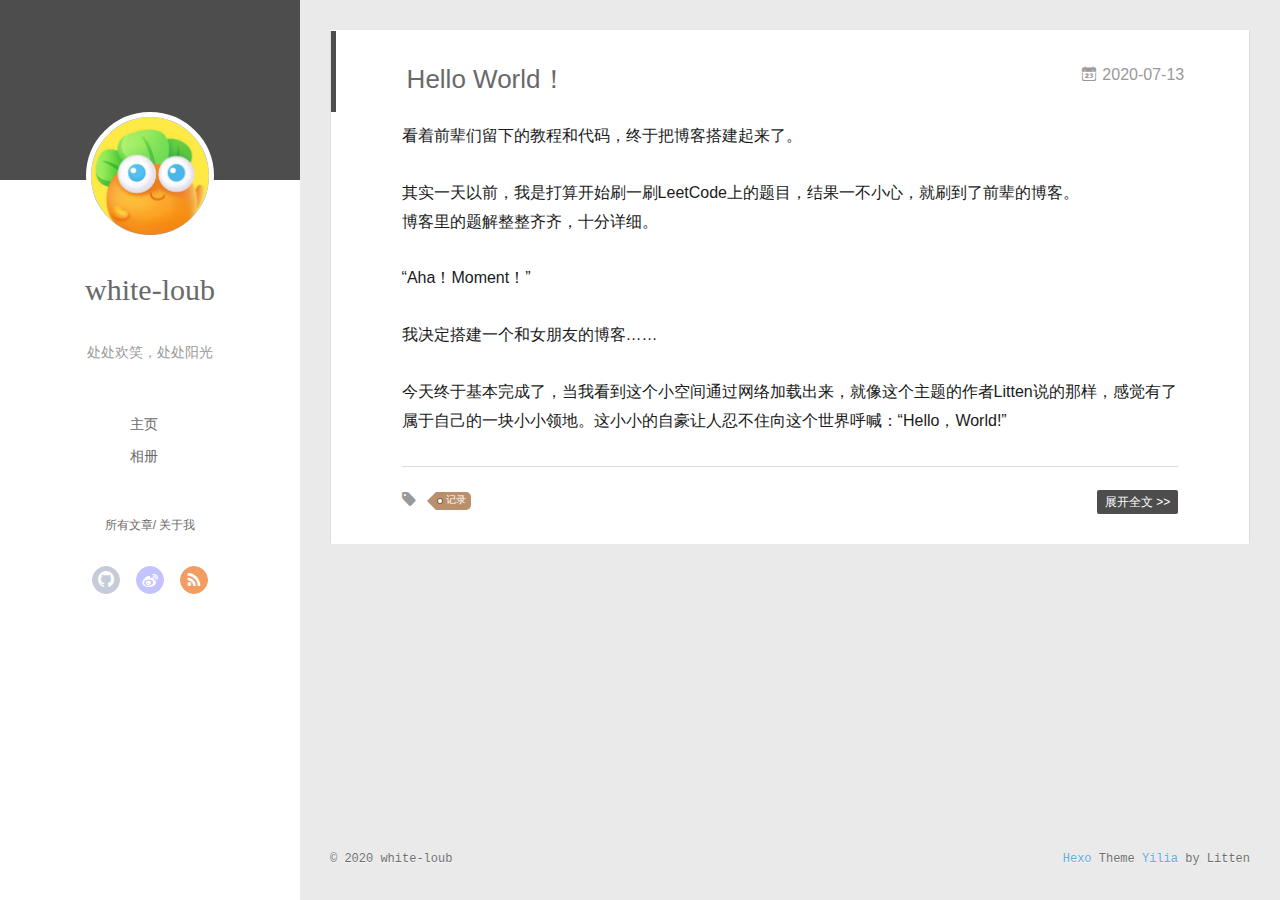
==== index.html @ 28823bc7 "Site updated: 2020-07-13 23:15:38" ====
<!DOCTYPE html>
<html>
<head>
  <meta charset="utf-8">
  
  <meta name="renderer" content="webkit">
  <meta http-equiv="X-UA-Compatible" content="IE=edge" >
  <link rel="dns-prefetch" href="https://white-loub.github.io">
  <title>white-loub的博客</title>
  <meta name="viewport" content="width=device-width, initial-scale=1, maximum-scale=1">
  <meta name="description" content="处处欢笑，处处阳光，未来可期，满怀期待！">
<meta property="og:type" content="website">
<meta property="og:title" content="white-loub的博客">
<meta property="og:url" content="https://white-loub.github.io/index.html">
<meta property="og:site_name" content="white-loub的博客">
<meta property="og:description" content="处处欢笑，处处阳光，未来可期，满怀期待！">
<meta property="og:locale" content="en_US">
<meta property="article:author" content="white-loub">
<meta property="article:tag" content="计算机，人工智能，嵌入式，开发，学习，大学生">
<meta name="twitter:card" content="summary">
  
    <link rel="alternative" href="/atom.xml" title="white-loub的博客" type="application/atom+xml">
  
  
    <link rel="icon" href="/assets/img/favicon.png">
  
  <link rel="stylesheet" type="text/css" href="/./main.0cf68a.css">
  <style type="text/css">
  
    #container.show {
      background: linear-gradient(200deg,#a0cfe4,#e8c37e);
    }
  </style>
  

  

<meta name="generator" content="Hexo 4.2.1"></head>

<body>
  <div id="container" q-class="show:isCtnShow">
    <canvas id="anm-canvas" class="anm-canvas"></canvas>
    <div class="left-col" q-class="show:isShow">
      
<div class="overlay" style="background: #4d4d4d"></div>
<div class="intrude-less">
	<header id="header" class="inner">
		<a href="/" class="profilepic">
			<img src="/assets/img/loub.jpg" class="js-avatar">
		</a>
		<hgroup>
		  <h1 class="header-author"><a href="/">white-loub</a></h1>
		</hgroup>
		
		<p class="header-subtitle">处处欢笑，处处阳光</p>
		

		<nav class="header-menu">
			<ul>
			
				<li><a href="/">主页</a></li>
	        
				<li><a href="/photos">相册</a></li>
	        
			</ul>
		</nav>
		<nav class="header-smart-menu">
    		
    			
    			<a q-on="click: openSlider(e, 'innerArchive')" href="javascript:void(0)">所有文章</a>
    			
            
    			
            
    			
    			<a q-on="click: openSlider(e, 'aboutme')" href="javascript:void(0)">关于我</a>
    			
            
		</nav>
		<nav class="header-nav">
			<div class="social">
				
					<a class="github" target="_blank" href="https://github.com/white-loub" title="github"><i class="icon-github"></i></a>
		        
					<a class="weibo" target="_blank" href="https://weibo.com/u/2168322495" title="weibo"><i class="icon-weibo"></i></a>
		        
					<a class="rss" target="_blank" href="/atom.xml" title="rss"><i class="icon-rss"></i></a>
		        
			</div>
		</nav>
	</header>		
</div>

    </div>
    <div class="mid-col" q-class="show:isShow,hide:isShow|isFalse">
      
<nav id="mobile-nav">
  	<div class="overlay js-overlay" style="background: #4d4d4d"></div>
	<div class="btnctn js-mobile-btnctn">
  		<div class="slider-trigger list" q-on="click: openSlider(e)"><i class="icon icon-sort"></i></div>
	</div>
	<div class="intrude-less">
		<header id="header" class="inner">
			<div class="profilepic">
				<img src="/assets/img/loub.jpg" class="js-avatar">
			</div>
			<hgroup>
			  <h1 class="header-author js-header-author">white-loub</h1>
			</hgroup>
			
			<p class="header-subtitle"><i class="icon icon-quo-left"></i>处处欢笑，处处阳光<i class="icon icon-quo-right"></i></p>
			
			
			
				
			
				
			
			
			
			<nav class="header-nav">
				<div class="social">
					
						<a class="github" target="_blank" href="https://github.com/white-loub" title="github"><i class="icon-github"></i></a>
			        
						<a class="weibo" target="_blank" href="https://weibo.com/u/2168322495" title="weibo"><i class="icon-weibo"></i></a>
			        
						<a class="rss" target="_blank" href="/atom.xml" title="rss"><i class="icon-rss"></i></a>
			        
				</div>
			</nav>

			<nav class="header-menu js-header-menu">
				<ul style="width: 50%">
				
				
					<li style="width: 50%"><a href="/">主页</a></li>
		        
					<li style="width: 50%"><a href="/photos">相册</a></li>
		        
				</ul>
			</nav>
		</header>				
	</div>
	<div class="mobile-mask" style="display:none" q-show="isShow"></div>
</nav>

      <div id="wrapper" class="body-wrap">
        <div class="menu-l">
          <div class="canvas-wrap">
            <canvas data-colors="#eaeaea" data-sectionHeight="100" data-contentId="js-content" id="myCanvas1" class="anm-canvas"></canvas>
          </div>
          <div id="js-content" class="content-ll">
            
  
    <article id="post-Hello World！" class="article article-type-post  article-index" itemscope itemprop="blogPost">
  <div class="article-inner">
    
      <header class="article-header">
        
  
    <h1 itemprop="name">
      <a class="article-title" href="/2020/07/13/Hello%20World%EF%BC%81/">Hello World！</a>
    </h1>
  

        
        <a href="/2020/07/13/Hello%20World%EF%BC%81/" class="archive-article-date">
  	<time datetime="2020-07-13T14:06:00.000Z" itemprop="datePublished"><i class="icon-calendar icon"></i>2020-07-13</time>
</a>
        
      </header>
    
    <div class="article-entry" itemprop="articleBody">
      
        <p>看着前辈们留下的教程和代码，终于把博客搭建起来了。</p>
<p>其实一天以前，我是打算开始刷一刷LeetCode上的题目，结果一不小心，就刷到了前辈的博客。<br>博客里的题解整整齐齐，十分详细。</p>
<p>“Aha！Moment！”</p>
<p>我决定搭建一个和女朋友的博客……</p>
<p>今天终于基本完成了，当我看到这个小空间通过网络加载出来，就像这个主题的作者Litten说的那样，感觉有了属于自己的一块小小领地。这小小的自豪让人忍不住向这个世界呼喊：“Hello，World!”</p>
        
      

      
    </div>
    <div class="article-info article-info-index">
      
      
	<div class="article-tag tagcloud">
		<i class="icon-price-tags icon"></i>
		<ul class="article-tag-list">
			 
        		<li class="article-tag-list-item">
        			<a href="javascript:void(0)" class="js-tag article-tag-list-link color3">记录</a>
        		</li>
      		
		</ul>
	</div>

      

      
        <p class="article-more-link">
          <a class="article-more-a" href="/2020/07/13/Hello%20World%EF%BC%81/">展开全文 >></a>
        </p>
      

      
      <div class="clearfix"></div>
    </div>
  </div>
</article>

<aside class="wrap-side-operation">
    <div class="mod-side-operation">
        
        <div class="jump-container" id="js-jump-container" style="display:none;">
            <a href="javascript:void(0)" class="mod-side-operation__jump-to-top">
                <i class="icon-font icon-back"></i>
            </a>
            <div id="js-jump-plan-container" class="jump-plan-container" style="top: -11px;">
                <i class="icon-font icon-plane jump-plane"></i>
            </div>
        </div>
        
        
    </div>
</aside>




  
  


          </div>
        </div>
      </div>
      <footer id="footer">
  <div class="outer">
    <div id="footer-info">
    	<div class="footer-left">
    		&copy; 2020 white-loub
    	</div>
      	<div class="footer-right">
      		<a href="http://hexo.io/" target="_blank">Hexo</a>  Theme <a href="https://github.com/litten/hexo-theme-yilia" target="_blank">Yilia</a> by Litten
      	</div>
    </div>
  </div>
</footer>
    </div>
    <script>
	var yiliaConfig = {
		mathjax: false,
		isHome: true,
		isPost: false,
		isArchive: false,
		isTag: false,
		isCategory: false,
		open_in_new: false,
		toc_hide_index: true,
		root: "/",
		innerArchive: true,
		showTags: false
	}
</script>

<script>!function(t){function n(e){if(r[e])return r[e].exports;var i=r[e]={exports:{},id:e,loaded:!1};return t[e].call(i.exports,i,i.exports,n),i.loaded=!0,i.exports}var r={};n.m=t,n.c=r,n.p="./",n(0)}([function(t,n,r){r(195),t.exports=r(191)},function(t,n,r){var e=r(3),i=r(52),o=r(27),u=r(28),c=r(53),f="prototype",a=function(t,n,r){var s,l,h,v,p=t&a.F,d=t&a.G,y=t&a.S,g=t&a.P,b=t&a.B,m=d?e:y?e[n]||(e[n]={}):(e[n]||{})[f],x=d?i:i[n]||(i[n]={}),w=x[f]||(x[f]={});d&&(r=n);for(s in r)l=!p&&m&&void 0!==m[s],h=(l?m:r)[s],v=b&&l?c(h,e):g&&"function"==typeof h?c(Function.call,h):h,m&&u(m,s,h,t&a.U),x[s]!=h&&o(x,s,v),g&&w[s]!=h&&(w[s]=h)};e.core=i,a.F=1,a.G=2,a.S=4,a.P=8,a.B=16,a.W=32,a.U=64,a.R=128,t.exports=a},function(t,n,r){var e=r(6);t.exports=function(t){if(!e(t))throw TypeError(t+" is not an object!");return t}},function(t,n){var r=t.exports="undefined"!=typeof window&&window.Math==Math?window:"undefined"!=typeof self&&self.Math==Math?self:Function("return this")();"number"==typeof __g&&(__g=r)},function(t,n){t.exports=function(t){try{return!!t()}catch(t){return!0}}},function(t,n){var r=t.exports="undefined"!=typeof window&&window.Math==Math?window:"undefined"!=typeof self&&self.Math==Math?self:Function("return this")();"number"==typeof __g&&(__g=r)},function(t,n){t.exports=function(t){return"object"==typeof t?null!==t:"function"==typeof t}},function(t,n,r){var e=r(126)("wks"),i=r(76),o=r(3).Symbol,u="function"==typeof o;(t.exports=function(t){return e[t]||(e[t]=u&&o[t]||(u?o:i)("Symbol."+t))}).store=e},function(t,n){var r={}.hasOwnProperty;t.exports=function(t,n){return r.call(t,n)}},function(t,n,r){var e=r(94),i=r(33);t.exports=function(t){return e(i(t))}},function(t,n,r){t.exports=!r(4)(function(){return 7!=Object.defineProperty({},"a",{get:function(){return 7}}).a})},function(t,n,r){var e=r(2),i=r(167),o=r(50),u=Object.defineProperty;n.f=r(10)?Object.defineProperty:function(t,n,r){if(e(t),n=o(n,!0),e(r),i)try{return u(t,n,r)}catch(t){}if("get"in r||"set"in r)throw TypeError("Accessors not supported!");return"value"in r&&(t[n]=r.value),t}},function(t,n,r){t.exports=!r(18)(function(){return 7!=Object.defineProperty({},"a",{get:function(){return 7}}).a})},function(t,n,r){var e=r(14),i=r(22);t.exports=r(12)?function(t,n,r){return e.f(t,n,i(1,r))}:function(t,n,r){return t[n]=r,t}},function(t,n,r){var e=r(20),i=r(58),o=r(42),u=Object.defineProperty;n.f=r(12)?Object.defineProperty:function(t,n,r){if(e(t),n=o(n,!0),e(r),i)try{return u(t,n,r)}catch(t){}if("get"in r||"set"in r)throw TypeError("Accessors not supported!");return"value"in r&&(t[n]=r.value),t}},function(t,n,r){var e=r(40)("wks"),i=r(23),o=r(5).Symbol,u="function"==typeof o;(t.exports=function(t){return e[t]||(e[t]=u&&o[t]||(u?o:i)("Symbol."+t))}).store=e},function(t,n,r){var e=r(67),i=Math.min;t.exports=function(t){return t>0?i(e(t),9007199254740991):0}},function(t,n,r){var e=r(46);t.exports=function(t){return Object(e(t))}},function(t,n){t.exports=function(t){try{return!!t()}catch(t){return!0}}},function(t,n,r){var e=r(63),i=r(34);t.exports=Object.keys||function(t){return e(t,i)}},function(t,n,r){var e=r(21);t.exports=function(t){if(!e(t))throw TypeError(t+" is not an object!");return t}},function(t,n){t.exports=function(t){return"object"==typeof t?null!==t:"function"==typeof t}},function(t,n){t.exports=function(t,n){return{enumerable:!(1&t),configurable:!(2&t),writable:!(4&t),value:n}}},function(t,n){var r=0,e=Math.random();t.exports=function(t){return"Symbol(".concat(void 0===t?"":t,")_",(++r+e).toString(36))}},function(t,n){var r={}.hasOwnProperty;t.exports=function(t,n){return r.call(t,n)}},function(t,n){var r=t.exports={version:"2.4.0"};"number"==typeof __e&&(__e=r)},function(t,n){t.exports=function(t){if("function"!=typeof t)throw TypeError(t+" is not a function!");return t}},function(t,n,r){var e=r(11),i=r(66);t.exports=r(10)?function(t,n,r){return e.f(t,n,i(1,r))}:function(t,n,r){return t[n]=r,t}},function(t,n,r){var e=r(3),i=r(27),o=r(24),u=r(76)("src"),c="toString",f=Function[c],a=(""+f).split(c);r(52).inspectSource=function(t){return f.call(t)},(t.exports=function(t,n,r,c){var f="function"==typeof r;f&&(o(r,"name")||i(r,"name",n)),t[n]!==r&&(f&&(o(r,u)||i(r,u,t[n]?""+t[n]:a.join(String(n)))),t===e?t[n]=r:c?t[n]?t[n]=r:i(t,n,r):(delete t[n],i(t,n,r)))})(Function.prototype,c,function(){return"function"==typeof this&&this[u]||f.call(this)})},function(t,n,r){var e=r(1),i=r(4),o=r(46),u=function(t,n,r,e){var i=String(o(t)),u="<"+n;return""!==r&&(u+=" "+r+'="'+String(e).replace(/"/g,"&quot;")+'"'),u+">"+i+"</"+n+">"};t.exports=function(t,n){var r={};r[t]=n(u),e(e.P+e.F*i(function(){var n=""[t]('"');return n!==n.toLowerCase()||n.split('"').length>3}),"String",r)}},function(t,n,r){var e=r(115),i=r(46);t.exports=function(t){return e(i(t))}},function(t,n,r){var e=r(116),i=r(66),o=r(30),u=r(50),c=r(24),f=r(167),a=Object.getOwnPropertyDescriptor;n.f=r(10)?a:function(t,n){if(t=o(t),n=u(n,!0),f)try{return a(t,n)}catch(t){}if(c(t,n))return i(!e.f.call(t,n),t[n])}},function(t,n,r){var e=r(24),i=r(17),o=r(145)("IE_PROTO"),u=Object.prototype;t.exports=Object.getPrototypeOf||function(t){return t=i(t),e(t,o)?t[o]:"function"==typeof t.constructor&&t instanceof t.constructor?t.constructor.prototype:t instanceof Object?u:null}},function(t,n){t.exports=function(t){if(void 0==t)throw TypeError("Can't call method on  "+t);return t}},function(t,n){t.exports="constructor,hasOwnProperty,isPrototypeOf,propertyIsEnumerable,toLocaleString,toString,valueOf".split(",")},function(t,n){t.exports={}},function(t,n){t.exports=!0},function(t,n){n.f={}.propertyIsEnumerable},function(t,n,r){var e=r(14).f,i=r(8),o=r(15)("toStringTag");t.exports=function(t,n,r){t&&!i(t=r?t:t.prototype,o)&&e(t,o,{configurable:!0,value:n})}},function(t,n,r){var e=r(40)("keys"),i=r(23);t.exports=function(t){return e[t]||(e[t]=i(t))}},function(t,n,r){var e=r(5),i="__core-js_shared__",o=e[i]||(e[i]={});t.exports=function(t){return o[t]||(o[t]={})}},function(t,n){var r=Math.ceil,e=Math.floor;t.exports=function(t){return isNaN(t=+t)?0:(t>0?e:r)(t)}},function(t,n,r){var e=r(21);t.exports=function(t,n){if(!e(t))return t;var r,i;if(n&&"function"==typeof(r=t.toString)&&!e(i=r.call(t)))return i;if("function"==typeof(r=t.valueOf)&&!e(i=r.call(t)))return i;if(!n&&"function"==typeof(r=t.toString)&&!e(i=r.call(t)))return i;throw TypeError("Can't convert object to primitive value")}},function(t,n,r){var e=r(5),i=r(25),o=r(36),u=r(44),c=r(14).f;t.exports=function(t){var n=i.Symbol||(i.Symbol=o?{}:e.Symbol||{});"_"==t.charAt(0)||t in n||c(n,t,{value:u.f(t)})}},function(t,n,r){n.f=r(15)},function(t,n){var r={}.toString;t.exports=function(t){return r.call(t).slice(8,-1)}},function(t,n){t.exports=function(t){if(void 0==t)throw TypeError("Can't call method on  "+t);return t}},function(t,n,r){var e=r(4);t.exports=function(t,n){return!!t&&e(function(){n?t.call(null,function(){},1):t.call(null)})}},function(t,n,r){var e=r(53),i=r(115),o=r(17),u=r(16),c=r(203);t.exports=function(t,n){var r=1==t,f=2==t,a=3==t,s=4==t,l=6==t,h=5==t||l,v=n||c;return function(n,c,p){for(var d,y,g=o(n),b=i(g),m=e(c,p,3),x=u(b.length),w=0,S=r?v(n,x):f?v(n,0):void 0;x>w;w++)if((h||w in b)&&(d=b[w],y=m(d,w,g),t))if(r)S[w]=y;else if(y)switch(t){case 3:return!0;case 5:return d;case 6:return w;case 2:S.push(d)}else if(s)return!1;return l?-1:a||s?s:S}}},function(t,n,r){var e=r(1),i=r(52),o=r(4);t.exports=function(t,n){var r=(i.Object||{})[t]||Object[t],u={};u[t]=n(r),e(e.S+e.F*o(function(){r(1)}),"Object",u)}},function(t,n,r){var e=r(6);t.exports=function(t,n){if(!e(t))return t;var r,i;if(n&&"function"==typeof(r=t.toString)&&!e(i=r.call(t)))return i;if("function"==typeof(r=t.valueOf)&&!e(i=r.call(t)))return i;if(!n&&"function"==typeof(r=t.toString)&&!e(i=r.call(t)))return i;throw TypeError("Can't convert object to primitive value")}},function(t,n,r){var e=r(5),i=r(25),o=r(91),u=r(13),c="prototype",f=function(t,n,r){var a,s,l,h=t&f.F,v=t&f.G,p=t&f.S,d=t&f.P,y=t&f.B,g=t&f.W,b=v?i:i[n]||(i[n]={}),m=b[c],x=v?e:p?e[n]:(e[n]||{})[c];v&&(r=n);for(a in r)(s=!h&&x&&void 0!==x[a])&&a in b||(l=s?x[a]:r[a],b[a]=v&&"function"!=typeof x[a]?r[a]:y&&s?o(l,e):g&&x[a]==l?function(t){var n=function(n,r,e){if(this instanceof t){switch(arguments.length){case 0:return new t;case 1:return new t(n);case 2:return new t(n,r)}return new t(n,r,e)}return t.apply(this,arguments)};return n[c]=t[c],n}(l):d&&"function"==typeof l?o(Function.call,l):l,d&&((b.virtual||(b.virtual={}))[a]=l,t&f.R&&m&&!m[a]&&u(m,a,l)))};f.F=1,f.G=2,f.S=4,f.P=8,f.B=16,f.W=32,f.U=64,f.R=128,t.exports=f},function(t,n){var r=t.exports={version:"2.4.0"};"number"==typeof __e&&(__e=r)},function(t,n,r){var e=r(26);t.exports=function(t,n,r){if(e(t),void 0===n)return t;switch(r){case 1:return function(r){return t.call(n,r)};case 2:return function(r,e){return t.call(n,r,e)};case 3:return function(r,e,i){return t.call(n,r,e,i)}}return function(){return t.apply(n,arguments)}}},function(t,n,r){var e=r(183),i=r(1),o=r(126)("metadata"),u=o.store||(o.store=new(r(186))),c=function(t,n,r){var i=u.get(t);if(!i){if(!r)return;u.set(t,i=new e)}var o=i.get(n);if(!o){if(!r)return;i.set(n,o=new e)}return o},f=function(t,n,r){var e=c(n,r,!1);return void 0!==e&&e.has(t)},a=function(t,n,r){var e=c(n,r,!1);return void 0===e?void 0:e.get(t)},s=function(t,n,r,e){c(r,e,!0).set(t,n)},l=function(t,n){var r=c(t,n,!1),e=[];return r&&r.forEach(function(t,n){e.push(n)}),e},h=function(t){return void 0===t||"symbol"==typeof t?t:String(t)},v=function(t){i(i.S,"Reflect",t)};t.exports={store:u,map:c,has:f,get:a,set:s,keys:l,key:h,exp:v}},function(t,n,r){"use strict";if(r(10)){var e=r(69),i=r(3),o=r(4),u=r(1),c=r(127),f=r(152),a=r(53),s=r(68),l=r(66),h=r(27),v=r(73),p=r(67),d=r(16),y=r(75),g=r(50),b=r(24),m=r(180),x=r(114),w=r(6),S=r(17),_=r(137),O=r(70),E=r(32),P=r(71).f,j=r(154),F=r(76),M=r(7),A=r(48),N=r(117),T=r(146),I=r(155),k=r(80),L=r(123),R=r(74),C=r(130),D=r(160),U=r(11),W=r(31),G=U.f,B=W.f,V=i.RangeError,z=i.TypeError,q=i.Uint8Array,K="ArrayBuffer",J="Shared"+K,Y="BYTES_PER_ELEMENT",H="prototype",$=Array[H],X=f.ArrayBuffer,Q=f.DataView,Z=A(0),tt=A(2),nt=A(3),rt=A(4),et=A(5),it=A(6),ot=N(!0),ut=N(!1),ct=I.values,ft=I.keys,at=I.entries,st=$.lastIndexOf,lt=$.reduce,ht=$.reduceRight,vt=$.join,pt=$.sort,dt=$.slice,yt=$.toString,gt=$.toLocaleString,bt=M("iterator"),mt=M("toStringTag"),xt=F("typed_constructor"),wt=F("def_constructor"),St=c.CONSTR,_t=c.TYPED,Ot=c.VIEW,Et="Wrong length!",Pt=A(1,function(t,n){return Tt(T(t,t[wt]),n)}),jt=o(function(){return 1===new q(new Uint16Array([1]).buffer)[0]}),Ft=!!q&&!!q[H].set&&o(function(){new q(1).set({})}),Mt=function(t,n){if(void 0===t)throw z(Et);var r=+t,e=d(t);if(n&&!m(r,e))throw V(Et);return e},At=function(t,n){var r=p(t);if(r<0||r%n)throw V("Wrong offset!");return r},Nt=function(t){if(w(t)&&_t in t)return t;throw z(t+" is not a typed array!")},Tt=function(t,n){if(!(w(t)&&xt in t))throw z("It is not a typed array constructor!");return new t(n)},It=function(t,n){return kt(T(t,t[wt]),n)},kt=function(t,n){for(var r=0,e=n.length,i=Tt(t,e);e>r;)i[r]=n[r++];return i},Lt=function(t,n,r){G(t,n,{get:function(){return this._d[r]}})},Rt=function(t){var n,r,e,i,o,u,c=S(t),f=arguments.length,s=f>1?arguments[1]:void 0,l=void 0!==s,h=j(c);if(void 0!=h&&!_(h)){for(u=h.call(c),e=[],n=0;!(o=u.next()).done;n++)e.push(o.value);c=e}for(l&&f>2&&(s=a(s,arguments[2],2)),n=0,r=d(c.length),i=Tt(this,r);r>n;n++)i[n]=l?s(c[n],n):c[n];return i},Ct=function(){for(var t=0,n=arguments.length,r=Tt(this,n);n>t;)r[t]=arguments[t++];return r},Dt=!!q&&o(function(){gt.call(new q(1))}),Ut=function(){return gt.apply(Dt?dt.call(Nt(this)):Nt(this),arguments)},Wt={copyWithin:function(t,n){return D.call(Nt(this),t,n,arguments.length>2?arguments[2]:void 0)},every:function(t){return rt(Nt(this),t,arguments.length>1?arguments[1]:void 0)},fill:function(t){return C.apply(Nt(this),arguments)},filter:function(t){return It(this,tt(Nt(this),t,arguments.length>1?arguments[1]:void 0))},find:function(t){return et(Nt(this),t,arguments.length>1?arguments[1]:void 0)},findIndex:function(t){return it(Nt(this),t,arguments.length>1?arguments[1]:void 0)},forEach:function(t){Z(Nt(this),t,arguments.length>1?arguments[1]:void 0)},indexOf:function(t){return ut(Nt(this),t,arguments.length>1?arguments[1]:void 0)},includes:function(t){return ot(Nt(this),t,arguments.length>1?arguments[1]:void 0)},join:function(t){return vt.apply(Nt(this),arguments)},lastIndexOf:function(t){return st.apply(Nt(this),arguments)},map:function(t){return Pt(Nt(this),t,arguments.length>1?arguments[1]:void 0)},reduce:function(t){return lt.apply(Nt(this),arguments)},reduceRight:function(t){return ht.apply(Nt(this),arguments)},reverse:function(){for(var t,n=this,r=Nt(n).length,e=Math.floor(r/2),i=0;i<e;)t=n[i],n[i++]=n[--r],n[r]=t;return n},some:function(t){return nt(Nt(this),t,arguments.length>1?arguments[1]:void 0)},sort:function(t){return pt.call(Nt(this),t)},subarray:function(t,n){var r=Nt(this),e=r.length,i=y(t,e);return new(T(r,r[wt]))(r.buffer,r.byteOffset+i*r.BYTES_PER_ELEMENT,d((void 0===n?e:y(n,e))-i))}},Gt=function(t,n){return It(this,dt.call(Nt(this),t,n))},Bt=function(t){Nt(this);var n=At(arguments[1],1),r=this.length,e=S(t),i=d(e.length),o=0;if(i+n>r)throw V(Et);for(;o<i;)this[n+o]=e[o++]},Vt={entries:function(){return at.call(Nt(this))},keys:function(){return ft.call(Nt(this))},values:function(){return ct.call(Nt(this))}},zt=function(t,n){return w(t)&&t[_t]&&"symbol"!=typeof n&&n in t&&String(+n)==String(n)},qt=function(t,n){return zt(t,n=g(n,!0))?l(2,t[n]):B(t,n)},Kt=function(t,n,r){return!(zt(t,n=g(n,!0))&&w(r)&&b(r,"value"))||b(r,"get")||b(r,"set")||r.configurable||b(r,"writable")&&!r.writable||b(r,"enumerable")&&!r.enumerable?G(t,n,r):(t[n]=r.value,t)};St||(W.f=qt,U.f=Kt),u(u.S+u.F*!St,"Object",{getOwnPropertyDescriptor:qt,defineProperty:Kt}),o(function(){yt.call({})})&&(yt=gt=function(){return vt.call(this)});var Jt=v({},Wt);v(Jt,Vt),h(Jt,bt,Vt.values),v(Jt,{slice:Gt,set:Bt,constructor:function(){},toString:yt,toLocaleString:Ut}),Lt(Jt,"buffer","b"),Lt(Jt,"byteOffset","o"),Lt(Jt,"byteLength","l"),Lt(Jt,"length","e"),G(Jt,mt,{get:function(){return this[_t]}}),t.exports=function(t,n,r,f){f=!!f;var a=t+(f?"Clamped":"")+"Array",l="Uint8Array"!=a,v="get"+t,p="set"+t,y=i[a],g=y||{},b=y&&E(y),m=!y||!c.ABV,S={},_=y&&y[H],j=function(t,r){var e=t._d;return e.v[v](r*n+e.o,jt)},F=function(t,r,e){var i=t._d;f&&(e=(e=Math.round(e))<0?0:e>255?255:255&e),i.v[p](r*n+i.o,e,jt)},M=function(t,n){G(t,n,{get:function(){return j(this,n)},set:function(t){return F(this,n,t)},enumerable:!0})};m?(y=r(function(t,r,e,i){s(t,y,a,"_d");var o,u,c,f,l=0,v=0;if(w(r)){if(!(r instanceof X||(f=x(r))==K||f==J))return _t in r?kt(y,r):Rt.call(y,r);o=r,v=At(e,n);var p=r.byteLength;if(void 0===i){if(p%n)throw V(Et);if((u=p-v)<0)throw V(Et)}else if((u=d(i)*n)+v>p)throw V(Et);c=u/n}else c=Mt(r,!0),u=c*n,o=new X(u);for(h(t,"_d",{b:o,o:v,l:u,e:c,v:new Q(o)});l<c;)M(t,l++)}),_=y[H]=O(Jt),h(_,"constructor",y)):L(function(t){new y(null),new y(t)},!0)||(y=r(function(t,r,e,i){s(t,y,a);var o;return w(r)?r instanceof X||(o=x(r))==K||o==J?void 0!==i?new g(r,At(e,n),i):void 0!==e?new g(r,At(e,n)):new g(r):_t in r?kt(y,r):Rt.call(y,r):new g(Mt(r,l))}),Z(b!==Function.prototype?P(g).concat(P(b)):P(g),function(t){t in y||h(y,t,g[t])}),y[H]=_,e||(_.constructor=y));var A=_[bt],N=!!A&&("values"==A.name||void 0==A.name),T=Vt.values;h(y,xt,!0),h(_,_t,a),h(_,Ot,!0),h(_,wt,y),(f?new y(1)[mt]==a:mt in _)||G(_,mt,{get:function(){return a}}),S[a]=y,u(u.G+u.W+u.F*(y!=g),S),u(u.S,a,{BYTES_PER_ELEMENT:n,from:Rt,of:Ct}),Y in _||h(_,Y,n),u(u.P,a,Wt),R(a),u(u.P+u.F*Ft,a,{set:Bt}),u(u.P+u.F*!N,a,Vt),u(u.P+u.F*(_.toString!=yt),a,{toString:yt}),u(u.P+u.F*o(function(){new y(1).slice()}),a,{slice:Gt}),u(u.P+u.F*(o(function(){return[1,2].toLocaleString()!=new y([1,2]).toLocaleString()})||!o(function(){_.toLocaleString.call([1,2])})),a,{toLocaleString:Ut}),k[a]=N?A:T,e||N||h(_,bt,T)}}else t.exports=function(){}},function(t,n){var r={}.toString;t.exports=function(t){return r.call(t).slice(8,-1)}},function(t,n,r){var e=r(21),i=r(5).document,o=e(i)&&e(i.createElement);t.exports=function(t){return o?i.createElement(t):{}}},function(t,n,r){t.exports=!r(12)&&!r(18)(function(){return 7!=Object.defineProperty(r(57)("div"),"a",{get:function(){return 7}}).a})},function(t,n,r){"use strict";var e=r(36),i=r(51),o=r(64),u=r(13),c=r(8),f=r(35),a=r(96),s=r(38),l=r(103),h=r(15)("iterator"),v=!([].keys&&"next"in[].keys()),p="keys",d="values",y=function(){return this};t.exports=function(t,n,r,g,b,m,x){a(r,n,g);var w,S,_,O=function(t){if(!v&&t in F)return F[t];switch(t){case p:case d:return function(){return new r(this,t)}}return function(){return new r(this,t)}},E=n+" Iterator",P=b==d,j=!1,F=t.prototype,M=F[h]||F["@@iterator"]||b&&F[b],A=M||O(b),N=b?P?O("entries"):A:void 0,T="Array"==n?F.entries||M:M;if(T&&(_=l(T.call(new t)))!==Object.prototype&&(s(_,E,!0),e||c(_,h)||u(_,h,y)),P&&M&&M.name!==d&&(j=!0,A=function(){return M.call(this)}),e&&!x||!v&&!j&&F[h]||u(F,h,A),f[n]=A,f[E]=y,b)if(w={values:P?A:O(d),keys:m?A:O(p),entries:N},x)for(S in w)S in F||o(F,S,w[S]);else i(i.P+i.F*(v||j),n,w);return w}},function(t,n,r){var e=r(20),i=r(100),o=r(34),u=r(39)("IE_PROTO"),c=function(){},f="prototype",a=function(){var t,n=r(57)("iframe"),e=o.length;for(n.style.display="none",r(93).appendChild(n),n.src="javascript:",t=n.contentWindow.document,t.open(),t.write("<script>document.F=Object<\/script>"),t.close(),a=t.F;e--;)delete a[f][o[e]];return a()};t.exports=Object.create||function(t,n){var r;return null!==t?(c[f]=e(t),r=new c,c[f]=null,r[u]=t):r=a(),void 0===n?r:i(r,n)}},function(t,n,r){var e=r(63),i=r(34).concat("length","prototype");n.f=Object.getOwnPropertyNames||function(t){return e(t,i)}},function(t,n){n.f=Object.getOwnPropertySymbols},function(t,n,r){var e=r(8),i=r(9),o=r(90)(!1),u=r(39)("IE_PROTO");t.exports=function(t,n){var r,c=i(t),f=0,a=[];for(r in c)r!=u&&e(c,r)&&a.push(r);for(;n.length>f;)e(c,r=n[f++])&&(~o(a,r)||a.push(r));return a}},function(t,n,r){t.exports=r(13)},function(t,n,r){var e=r(76)("meta"),i=r(6),o=r(24),u=r(11).f,c=0,f=Object.isExtensible||function(){return!0},a=!r(4)(function(){return f(Object.preventExtensions({}))}),s=function(t){u(t,e,{value:{i:"O"+ ++c,w:{}}})},l=function(t,n){if(!i(t))return"symbol"==typeof t?t:("string"==typeof t?"S":"P")+t;if(!o(t,e)){if(!f(t))return"F";if(!n)return"E";s(t)}return t[e].i},h=function(t,n){if(!o(t,e)){if(!f(t))return!0;if(!n)return!1;s(t)}return t[e].w},v=function(t){return a&&p.NEED&&f(t)&&!o(t,e)&&s(t),t},p=t.exports={KEY:e,NEED:!1,fastKey:l,getWeak:h,onFreeze:v}},function(t,n){t.exports=function(t,n){return{enumerable:!(1&t),configurable:!(2&t),writable:!(4&t),value:n}}},function(t,n){var r=Math.ceil,e=Math.floor;t.exports=function(t){return isNaN(t=+t)?0:(t>0?e:r)(t)}},function(t,n){t.exports=function(t,n,r,e){if(!(t instanceof n)||void 0!==e&&e in t)throw TypeError(r+": incorrect invocation!");return t}},function(t,n){t.exports=!1},function(t,n,r){var e=r(2),i=r(173),o=r(133),u=r(145)("IE_PROTO"),c=function(){},f="prototype",a=function(){var t,n=r(132)("iframe"),e=o.length;for(n.style.display="none",r(135).appendChild(n),n.src="javascript:",t=n.contentWindow.document,t.open(),t.write("<script>document.F=Object<\/script>"),t.close(),a=t.F;e--;)delete a[f][o[e]];return a()};t.exports=Object.create||function(t,n){var r;return null!==t?(c[f]=e(t),r=new c,c[f]=null,r[u]=t):r=a(),void 0===n?r:i(r,n)}},function(t,n,r){var e=r(175),i=r(133).concat("length","prototype");n.f=Object.getOwnPropertyNames||function(t){return e(t,i)}},function(t,n,r){var e=r(175),i=r(133);t.exports=Object.keys||function(t){return e(t,i)}},function(t,n,r){var e=r(28);t.exports=function(t,n,r){for(var i in n)e(t,i,n[i],r);return t}},function(t,n,r){"use strict";var e=r(3),i=r(11),o=r(10),u=r(7)("species");t.exports=function(t){var n=e[t];o&&n&&!n[u]&&i.f(n,u,{configurable:!0,get:function(){return this}})}},function(t,n,r){var e=r(67),i=Math.max,o=Math.min;t.exports=function(t,n){return t=e(t),t<0?i(t+n,0):o(t,n)}},function(t,n){var r=0,e=Math.random();t.exports=function(t){return"Symbol(".concat(void 0===t?"":t,")_",(++r+e).toString(36))}},function(t,n,r){var e=r(33);t.exports=function(t){return Object(e(t))}},function(t,n,r){var e=r(7)("unscopables"),i=Array.prototype;void 0==i[e]&&r(27)(i,e,{}),t.exports=function(t){i[e][t]=!0}},function(t,n,r){var e=r(53),i=r(169),o=r(137),u=r(2),c=r(16),f=r(154),a={},s={},n=t.exports=function(t,n,r,l,h){var v,p,d,y,g=h?function(){return t}:f(t),b=e(r,l,n?2:1),m=0;if("function"!=typeof g)throw TypeError(t+" is not iterable!");if(o(g)){for(v=c(t.length);v>m;m++)if((y=n?b(u(p=t[m])[0],p[1]):b(t[m]))===a||y===s)return y}else for(d=g.call(t);!(p=d.next()).done;)if((y=i(d,b,p.value,n))===a||y===s)return y};n.BREAK=a,n.RETURN=s},function(t,n){t.exports={}},function(t,n,r){var e=r(11).f,i=r(24),o=r(7)("toStringTag");t.exports=function(t,n,r){t&&!i(t=r?t:t.prototype,o)&&e(t,o,{configurable:!0,value:n})}},function(t,n,r){var e=r(1),i=r(46),o=r(4),u=r(150),c="["+u+"]",f="​",a=RegExp("^"+c+c+"*"),s=RegExp(c+c+"*$"),l=function(t,n,r){var i={},c=o(function(){return!!u[t]()||f[t]()!=f}),a=i[t]=c?n(h):u[t];r&&(i[r]=a),e(e.P+e.F*c,"String",i)},h=l.trim=function(t,n){return t=String(i(t)),1&n&&(t=t.replace(a,"")),2&n&&(t=t.replace(s,"")),t};t.exports=l},function(t,n,r){t.exports={default:r(86),__esModule:!0}},function(t,n,r){t.exports={default:r(87),__esModule:!0}},function(t,n,r){"use strict";function e(t){return t&&t.__esModule?t:{default:t}}n.__esModule=!0;var i=r(84),o=e(i),u=r(83),c=e(u),f="function"==typeof c.default&&"symbol"==typeof o.default?function(t){return typeof t}:function(t){return t&&"function"==typeof c.default&&t.constructor===c.default&&t!==c.default.prototype?"symbol":typeof t};n.default="function"==typeof c.default&&"symbol"===f(o.default)?function(t){return void 0===t?"undefined":f(t)}:function(t){return t&&"function"==typeof c.default&&t.constructor===c.default&&t!==c.default.prototype?"symbol":void 0===t?"undefined":f(t)}},function(t,n,r){r(110),r(108),r(111),r(112),t.exports=r(25).Symbol},function(t,n,r){r(109),r(113),t.exports=r(44).f("iterator")},function(t,n){t.exports=function(t){if("function"!=typeof t)throw TypeError(t+" is not a function!");return t}},function(t,n){t.exports=function(){}},function(t,n,r){var e=r(9),i=r(106),o=r(105);t.exports=function(t){return function(n,r,u){var c,f=e(n),a=i(f.length),s=o(u,a);if(t&&r!=r){for(;a>s;)if((c=f[s++])!=c)return!0}else for(;a>s;s++)if((t||s in f)&&f[s]===r)return t||s||0;return!t&&-1}}},function(t,n,r){var e=r(88);t.exports=function(t,n,r){if(e(t),void 0===n)return t;switch(r){case 1:return function(r){return t.call(n,r)};case 2:return function(r,e){return t.call(n,r,e)};case 3:return function(r,e,i){return t.call(n,r,e,i)}}return function(){return t.apply(n,arguments)}}},function(t,n,r){var e=r(19),i=r(62),o=r(37);t.exports=function(t){var n=e(t),r=i.f;if(r)for(var u,c=r(t),f=o.f,a=0;c.length>a;)f.call(t,u=c[a++])&&n.push(u);return n}},function(t,n,r){t.exports=r(5).document&&document.documentElement},function(t,n,r){var e=r(56);t.exports=Object("z").propertyIsEnumerable(0)?Object:function(t){return"String"==e(t)?t.split(""):Object(t)}},function(t,n,r){var e=r(56);t.exports=Array.isArray||function(t){return"Array"==e(t)}},function(t,n,r){"use strict";var e=r(60),i=r(22),o=r(38),u={};r(13)(u,r(15)("iterator"),function(){return this}),t.exports=function(t,n,r){t.prototype=e(u,{next:i(1,r)}),o(t,n+" Iterator")}},function(t,n){t.exports=function(t,n){return{value:n,done:!!t}}},function(t,n,r){var e=r(19),i=r(9);t.exports=function(t,n){for(var r,o=i(t),u=e(o),c=u.length,f=0;c>f;)if(o[r=u[f++]]===n)return r}},function(t,n,r){var e=r(23)("meta"),i=r(21),o=r(8),u=r(14).f,c=0,f=Object.isExtensible||function(){return!0},a=!r(18)(function(){return f(Object.preventExtensions({}))}),s=function(t){u(t,e,{value:{i:"O"+ ++c,w:{}}})},l=function(t,n){if(!i(t))return"symbol"==typeof t?t:("string"==typeof t?"S":"P")+t;if(!o(t,e)){if(!f(t))return"F";if(!n)return"E";s(t)}return t[e].i},h=function(t,n){if(!o(t,e)){if(!f(t))return!0;if(!n)return!1;s(t)}return t[e].w},v=function(t){return a&&p.NEED&&f(t)&&!o(t,e)&&s(t),t},p=t.exports={KEY:e,NEED:!1,fastKey:l,getWeak:h,onFreeze:v}},function(t,n,r){var e=r(14),i=r(20),o=r(19);t.exports=r(12)?Object.defineProperties:function(t,n){i(t);for(var r,u=o(n),c=u.length,f=0;c>f;)e.f(t,r=u[f++],n[r]);return t}},function(t,n,r){var e=r(37),i=r(22),o=r(9),u=r(42),c=r(8),f=r(58),a=Object.getOwnPropertyDescriptor;n.f=r(12)?a:function(t,n){if(t=o(t),n=u(n,!0),f)try{return a(t,n)}catch(t){}if(c(t,n))return i(!e.f.call(t,n),t[n])}},function(t,n,r){var e=r(9),i=r(61).f,o={}.toString,u="object"==typeof window&&window&&Object.getOwnPropertyNames?Object.getOwnPropertyNames(window):[],c=function(t){try{return i(t)}catch(t){return u.slice()}};t.exports.f=function(t){return u&&"[object Window]"==o.call(t)?c(t):i(e(t))}},function(t,n,r){var e=r(8),i=r(77),o=r(39)("IE_PROTO"),u=Object.prototype;t.exports=Object.getPrototypeOf||function(t){return t=i(t),e(t,o)?t[o]:"function"==typeof t.constructor&&t instanceof t.constructor?t.constructor.prototype:t instanceof Object?u:null}},function(t,n,r){var e=r(41),i=r(33);t.exports=function(t){return function(n,r){var o,u,c=String(i(n)),f=e(r),a=c.length;return f<0||f>=a?t?"":void 0:(o=c.charCodeAt(f),o<55296||o>56319||f+1===a||(u=c.charCodeAt(f+1))<56320||u>57343?t?c.charAt(f):o:t?c.slice(f,f+2):u-56320+(o-55296<<10)+65536)}}},function(t,n,r){var e=r(41),i=Math.max,o=Math.min;t.exports=function(t,n){return t=e(t),t<0?i(t+n,0):o(t,n)}},function(t,n,r){var e=r(41),i=Math.min;t.exports=function(t){return t>0?i(e(t),9007199254740991):0}},function(t,n,r){"use strict";var e=r(89),i=r(97),o=r(35),u=r(9);t.exports=r(59)(Array,"Array",function(t,n){this._t=u(t),this._i=0,this._k=n},function(){var t=this._t,n=this._k,r=this._i++;return!t||r>=t.length?(this._t=void 0,i(1)):"keys"==n?i(0,r):"values"==n?i(0,t[r]):i(0,[r,t[r]])},"values"),o.Arguments=o.Array,e("keys"),e("values"),e("entries")},function(t,n){},function(t,n,r){"use strict";var e=r(104)(!0);r(59)(String,"String",function(t){this._t=String(t),this._i=0},function(){var t,n=this._t,r=this._i;return r>=n.length?{value:void 0,done:!0}:(t=e(n,r),this._i+=t.length,{value:t,done:!1})})},function(t,n,r){"use strict";var e=r(5),i=r(8),o=r(12),u=r(51),c=r(64),f=r(99).KEY,a=r(18),s=r(40),l=r(38),h=r(23),v=r(15),p=r(44),d=r(43),y=r(98),g=r(92),b=r(95),m=r(20),x=r(9),w=r(42),S=r(22),_=r(60),O=r(102),E=r(101),P=r(14),j=r(19),F=E.f,M=P.f,A=O.f,N=e.Symbol,T=e.JSON,I=T&&T.stringify,k="prototype",L=v("_hidden"),R=v("toPrimitive"),C={}.propertyIsEnumerable,D=s("symbol-registry"),U=s("symbols"),W=s("op-symbols"),G=Object[k],B="function"==typeof N,V=e.QObject,z=!V||!V[k]||!V[k].findChild,q=o&&a(function(){return 7!=_(M({},"a",{get:function(){return M(this,"a",{value:7}).a}})).a})?function(t,n,r){var e=F(G,n);e&&delete G[n],M(t,n,r),e&&t!==G&&M(G,n,e)}:M,K=function(t){var n=U[t]=_(N[k]);return n._k=t,n},J=B&&"symbol"==typeof N.iterator?function(t){return"symbol"==typeof t}:function(t){return t instanceof N},Y=function(t,n,r){return t===G&&Y(W,n,r),m(t),n=w(n,!0),m(r),i(U,n)?(r.enumerable?(i(t,L)&&t[L][n]&&(t[L][n]=!1),r=_(r,{enumerable:S(0,!1)})):(i(t,L)||M(t,L,S(1,{})),t[L][n]=!0),q(t,n,r)):M(t,n,r)},H=function(t,n){m(t);for(var r,e=g(n=x(n)),i=0,o=e.length;o>i;)Y(t,r=e[i++],n[r]);return t},$=function(t,n){return void 0===n?_(t):H(_(t),n)},X=function(t){var n=C.call(this,t=w(t,!0));return!(this===G&&i(U,t)&&!i(W,t))&&(!(n||!i(this,t)||!i(U,t)||i(this,L)&&this[L][t])||n)},Q=function(t,n){if(t=x(t),n=w(n,!0),t!==G||!i(U,n)||i(W,n)){var r=F(t,n);return!r||!i(U,n)||i(t,L)&&t[L][n]||(r.enumerable=!0),r}},Z=function(t){for(var n,r=A(x(t)),e=[],o=0;r.length>o;)i(U,n=r[o++])||n==L||n==f||e.push(n);return e},tt=function(t){for(var n,r=t===G,e=A(r?W:x(t)),o=[],u=0;e.length>u;)!i(U,n=e[u++])||r&&!i(G,n)||o.push(U[n]);return o};B||(N=function(){if(this instanceof N)throw TypeError("Symbol is not a constructor!");var t=h(arguments.length>0?arguments[0]:void 0),n=function(r){this===G&&n.call(W,r),i(this,L)&&i(this[L],t)&&(this[L][t]=!1),q(this,t,S(1,r))};return o&&z&&q(G,t,{configurable:!0,set:n}),K(t)},c(N[k],"toString",function(){return this._k}),E.f=Q,P.f=Y,r(61).f=O.f=Z,r(37).f=X,r(62).f=tt,o&&!r(36)&&c(G,"propertyIsEnumerable",X,!0),p.f=function(t){return K(v(t))}),u(u.G+u.W+u.F*!B,{Symbol:N});for(var nt="hasInstance,isConcatSpreadable,iterator,match,replace,search,species,split,toPrimitive,toStringTag,unscopables".split(","),rt=0;nt.length>rt;)v(nt[rt++]);for(var nt=j(v.store),rt=0;nt.length>rt;)d(nt[rt++]);u(u.S+u.F*!B,"Symbol",{for:function(t){return i(D,t+="")?D[t]:D[t]=N(t)},keyFor:function(t){if(J(t))return y(D,t);throw TypeError(t+" is not a symbol!")},useSetter:function(){z=!0},useSimple:function(){z=!1}}),u(u.S+u.F*!B,"Object",{create:$,defineProperty:Y,defineProperties:H,getOwnPropertyDescriptor:Q,getOwnPropertyNames:Z,getOwnPropertySymbols:tt}),T&&u(u.S+u.F*(!B||a(function(){var t=N();return"[null]"!=I([t])||"{}"!=I({a:t})||"{}"!=I(Object(t))})),"JSON",{stringify:function(t){if(void 0!==t&&!J(t)){for(var n,r,e=[t],i=1;arguments.length>i;)e.push(arguments[i++]);return n=e[1],"function"==typeof n&&(r=n),!r&&b(n)||(n=function(t,n){if(r&&(n=r.call(this,t,n)),!J(n))return n}),e[1]=n,I.apply(T,e)}}}),N[k][R]||r(13)(N[k],R,N[k].valueOf),l(N,"Symbol"),l(Math,"Math",!0),l(e.JSON,"JSON",!0)},function(t,n,r){r(43)("asyncIterator")},function(t,n,r){r(43)("observable")},function(t,n,r){r(107);for(var e=r(5),i=r(13),o=r(35),u=r(15)("toStringTag"),c=["NodeList","DOMTokenList","MediaList","StyleSheetList","CSSRuleList"],f=0;f<5;f++){var a=c[f],s=e[a],l=s&&s.prototype;l&&!l[u]&&i(l,u,a),o[a]=o.Array}},function(t,n,r){var e=r(45),i=r(7)("toStringTag"),o="Arguments"==e(function(){return arguments}()),u=function(t,n){try{return t[n]}catch(t){}};t.exports=function(t){var n,r,c;return void 0===t?"Undefined":null===t?"Null":"string"==typeof(r=u(n=Object(t),i))?r:o?e(n):"Object"==(c=e(n))&&"function"==typeof n.callee?"Arguments":c}},function(t,n,r){var e=r(45);t.exports=Object("z").propertyIsEnumerable(0)?Object:function(t){return"String"==e(t)?t.split(""):Object(t)}},function(t,n){n.f={}.propertyIsEnumerable},function(t,n,r){var e=r(30),i=r(16),o=r(75);t.exports=function(t){return function(n,r,u){var c,f=e(n),a=i(f.length),s=o(u,a);if(t&&r!=r){for(;a>s;)if((c=f[s++])!=c)return!0}else for(;a>s;s++)if((t||s in f)&&f[s]===r)return t||s||0;return!t&&-1}}},function(t,n,r){"use strict";var e=r(3),i=r(1),o=r(28),u=r(73),c=r(65),f=r(79),a=r(68),s=r(6),l=r(4),h=r(123),v=r(81),p=r(136);t.exports=function(t,n,r,d,y,g){var b=e[t],m=b,x=y?"set":"add",w=m&&m.prototype,S={},_=function(t){var n=w[t];o(w,t,"delete"==t?function(t){return!(g&&!s(t))&&n.call(this,0===t?0:t)}:"has"==t?function(t){return!(g&&!s(t))&&n.call(this,0===t?0:t)}:"get"==t?function(t){return g&&!s(t)?void 0:n.call(this,0===t?0:t)}:"add"==t?function(t){return n.call(this,0===t?0:t),this}:function(t,r){return n.call(this,0===t?0:t,r),this})};if("function"==typeof m&&(g||w.forEach&&!l(function(){(new m).entries().next()}))){var O=new m,E=O[x](g?{}:-0,1)!=O,P=l(function(){O.has(1)}),j=h(function(t){new m(t)}),F=!g&&l(function(){for(var t=new m,n=5;n--;)t[x](n,n);return!t.has(-0)});j||(m=n(function(n,r){a(n,m,t);var e=p(new b,n,m);return void 0!=r&&f(r,y,e[x],e),e}),m.prototype=w,w.constructor=m),(P||F)&&(_("delete"),_("has"),y&&_("get")),(F||E)&&_(x),g&&w.clear&&delete w.clear}else m=d.getConstructor(n,t,y,x),u(m.prototype,r),c.NEED=!0;return v(m,t),S[t]=m,i(i.G+i.W+i.F*(m!=b),S),g||d.setStrong(m,t,y),m}},function(t,n,r){"use strict";var e=r(27),i=r(28),o=r(4),u=r(46),c=r(7);t.exports=function(t,n,r){var f=c(t),a=r(u,f,""[t]),s=a[0],l=a[1];o(function(){var n={};return n[f]=function(){return 7},7!=""[t](n)})&&(i(String.prototype,t,s),e(RegExp.prototype,f,2==n?function(t,n){return l.call(t,this,n)}:function(t){return l.call(t,this)}))}
},function(t,n,r){"use strict";var e=r(2);t.exports=function(){var t=e(this),n="";return t.global&&(n+="g"),t.ignoreCase&&(n+="i"),t.multiline&&(n+="m"),t.unicode&&(n+="u"),t.sticky&&(n+="y"),n}},function(t,n){t.exports=function(t,n,r){var e=void 0===r;switch(n.length){case 0:return e?t():t.call(r);case 1:return e?t(n[0]):t.call(r,n[0]);case 2:return e?t(n[0],n[1]):t.call(r,n[0],n[1]);case 3:return e?t(n[0],n[1],n[2]):t.call(r,n[0],n[1],n[2]);case 4:return e?t(n[0],n[1],n[2],n[3]):t.call(r,n[0],n[1],n[2],n[3])}return t.apply(r,n)}},function(t,n,r){var e=r(6),i=r(45),o=r(7)("match");t.exports=function(t){var n;return e(t)&&(void 0!==(n=t[o])?!!n:"RegExp"==i(t))}},function(t,n,r){var e=r(7)("iterator"),i=!1;try{var o=[7][e]();o.return=function(){i=!0},Array.from(o,function(){throw 2})}catch(t){}t.exports=function(t,n){if(!n&&!i)return!1;var r=!1;try{var o=[7],u=o[e]();u.next=function(){return{done:r=!0}},o[e]=function(){return u},t(o)}catch(t){}return r}},function(t,n,r){t.exports=r(69)||!r(4)(function(){var t=Math.random();__defineSetter__.call(null,t,function(){}),delete r(3)[t]})},function(t,n){n.f=Object.getOwnPropertySymbols},function(t,n,r){var e=r(3),i="__core-js_shared__",o=e[i]||(e[i]={});t.exports=function(t){return o[t]||(o[t]={})}},function(t,n,r){for(var e,i=r(3),o=r(27),u=r(76),c=u("typed_array"),f=u("view"),a=!(!i.ArrayBuffer||!i.DataView),s=a,l=0,h="Int8Array,Uint8Array,Uint8ClampedArray,Int16Array,Uint16Array,Int32Array,Uint32Array,Float32Array,Float64Array".split(",");l<9;)(e=i[h[l++]])?(o(e.prototype,c,!0),o(e.prototype,f,!0)):s=!1;t.exports={ABV:a,CONSTR:s,TYPED:c,VIEW:f}},function(t,n){"use strict";var r={versions:function(){var t=window.navigator.userAgent;return{trident:t.indexOf("Trident")>-1,presto:t.indexOf("Presto")>-1,webKit:t.indexOf("AppleWebKit")>-1,gecko:t.indexOf("Gecko")>-1&&-1==t.indexOf("KHTML"),mobile:!!t.match(/AppleWebKit.*Mobile.*/),ios:!!t.match(/\(i[^;]+;( U;)? CPU.+Mac OS X/),android:t.indexOf("Android")>-1||t.indexOf("Linux")>-1,iPhone:t.indexOf("iPhone")>-1||t.indexOf("Mac")>-1,iPad:t.indexOf("iPad")>-1,webApp:-1==t.indexOf("Safari"),weixin:-1==t.indexOf("MicroMessenger")}}()};t.exports=r},function(t,n,r){"use strict";var e=r(85),i=function(t){return t&&t.__esModule?t:{default:t}}(e),o=function(){function t(t,n,e){return n||e?String.fromCharCode(n||e):r[t]||t}function n(t){return e[t]}var r={"&quot;":'"',"&lt;":"<","&gt;":">","&amp;":"&","&nbsp;":" "},e={};for(var u in r)e[r[u]]=u;return r["&apos;"]="'",e["'"]="&#39;",{encode:function(t){return t?(""+t).replace(/['<> "&]/g,n).replace(/\r?\n/g,"<br/>").replace(/\s/g,"&nbsp;"):""},decode:function(n){return n?(""+n).replace(/<br\s*\/?>/gi,"\n").replace(/&quot;|&lt;|&gt;|&amp;|&nbsp;|&apos;|&#(\d+);|&#(\d+)/g,t).replace(/\u00a0/g," "):""},encodeBase16:function(t){if(!t)return t;t+="";for(var n=[],r=0,e=t.length;e>r;r++)n.push(t.charCodeAt(r).toString(16).toUpperCase());return n.join("")},encodeBase16forJSON:function(t){if(!t)return t;t=t.replace(/[\u4E00-\u9FBF]/gi,function(t){return escape(t).replace("%u","\\u")});for(var n=[],r=0,e=t.length;e>r;r++)n.push(t.charCodeAt(r).toString(16).toUpperCase());return n.join("")},decodeBase16:function(t){if(!t)return t;t+="";for(var n=[],r=0,e=t.length;e>r;r+=2)n.push(String.fromCharCode("0x"+t.slice(r,r+2)));return n.join("")},encodeObject:function(t){if(t instanceof Array)for(var n=0,r=t.length;r>n;n++)t[n]=o.encodeObject(t[n]);else if("object"==(void 0===t?"undefined":(0,i.default)(t)))for(var e in t)t[e]=o.encodeObject(t[e]);else if("string"==typeof t)return o.encode(t);return t},loadScript:function(t){var n=document.createElement("script");document.getElementsByTagName("body")[0].appendChild(n),n.setAttribute("src",t)},addLoadEvent:function(t){var n=window.onload;"function"!=typeof window.onload?window.onload=t:window.onload=function(){n(),t()}}}}();t.exports=o},function(t,n,r){"use strict";var e=r(17),i=r(75),o=r(16);t.exports=function(t){for(var n=e(this),r=o(n.length),u=arguments.length,c=i(u>1?arguments[1]:void 0,r),f=u>2?arguments[2]:void 0,a=void 0===f?r:i(f,r);a>c;)n[c++]=t;return n}},function(t,n,r){"use strict";var e=r(11),i=r(66);t.exports=function(t,n,r){n in t?e.f(t,n,i(0,r)):t[n]=r}},function(t,n,r){var e=r(6),i=r(3).document,o=e(i)&&e(i.createElement);t.exports=function(t){return o?i.createElement(t):{}}},function(t,n){t.exports="constructor,hasOwnProperty,isPrototypeOf,propertyIsEnumerable,toLocaleString,toString,valueOf".split(",")},function(t,n,r){var e=r(7)("match");t.exports=function(t){var n=/./;try{"/./"[t](n)}catch(r){try{return n[e]=!1,!"/./"[t](n)}catch(t){}}return!0}},function(t,n,r){t.exports=r(3).document&&document.documentElement},function(t,n,r){var e=r(6),i=r(144).set;t.exports=function(t,n,r){var o,u=n.constructor;return u!==r&&"function"==typeof u&&(o=u.prototype)!==r.prototype&&e(o)&&i&&i(t,o),t}},function(t,n,r){var e=r(80),i=r(7)("iterator"),o=Array.prototype;t.exports=function(t){return void 0!==t&&(e.Array===t||o[i]===t)}},function(t,n,r){var e=r(45);t.exports=Array.isArray||function(t){return"Array"==e(t)}},function(t,n,r){"use strict";var e=r(70),i=r(66),o=r(81),u={};r(27)(u,r(7)("iterator"),function(){return this}),t.exports=function(t,n,r){t.prototype=e(u,{next:i(1,r)}),o(t,n+" Iterator")}},function(t,n,r){"use strict";var e=r(69),i=r(1),o=r(28),u=r(27),c=r(24),f=r(80),a=r(139),s=r(81),l=r(32),h=r(7)("iterator"),v=!([].keys&&"next"in[].keys()),p="keys",d="values",y=function(){return this};t.exports=function(t,n,r,g,b,m,x){a(r,n,g);var w,S,_,O=function(t){if(!v&&t in F)return F[t];switch(t){case p:case d:return function(){return new r(this,t)}}return function(){return new r(this,t)}},E=n+" Iterator",P=b==d,j=!1,F=t.prototype,M=F[h]||F["@@iterator"]||b&&F[b],A=M||O(b),N=b?P?O("entries"):A:void 0,T="Array"==n?F.entries||M:M;if(T&&(_=l(T.call(new t)))!==Object.prototype&&(s(_,E,!0),e||c(_,h)||u(_,h,y)),P&&M&&M.name!==d&&(j=!0,A=function(){return M.call(this)}),e&&!x||!v&&!j&&F[h]||u(F,h,A),f[n]=A,f[E]=y,b)if(w={values:P?A:O(d),keys:m?A:O(p),entries:N},x)for(S in w)S in F||o(F,S,w[S]);else i(i.P+i.F*(v||j),n,w);return w}},function(t,n){var r=Math.expm1;t.exports=!r||r(10)>22025.465794806718||r(10)<22025.465794806718||-2e-17!=r(-2e-17)?function(t){return 0==(t=+t)?t:t>-1e-6&&t<1e-6?t+t*t/2:Math.exp(t)-1}:r},function(t,n){t.exports=Math.sign||function(t){return 0==(t=+t)||t!=t?t:t<0?-1:1}},function(t,n,r){var e=r(3),i=r(151).set,o=e.MutationObserver||e.WebKitMutationObserver,u=e.process,c=e.Promise,f="process"==r(45)(u);t.exports=function(){var t,n,r,a=function(){var e,i;for(f&&(e=u.domain)&&e.exit();t;){i=t.fn,t=t.next;try{i()}catch(e){throw t?r():n=void 0,e}}n=void 0,e&&e.enter()};if(f)r=function(){u.nextTick(a)};else if(o){var s=!0,l=document.createTextNode("");new o(a).observe(l,{characterData:!0}),r=function(){l.data=s=!s}}else if(c&&c.resolve){var h=c.resolve();r=function(){h.then(a)}}else r=function(){i.call(e,a)};return function(e){var i={fn:e,next:void 0};n&&(n.next=i),t||(t=i,r()),n=i}}},function(t,n,r){var e=r(6),i=r(2),o=function(t,n){if(i(t),!e(n)&&null!==n)throw TypeError(n+": can't set as prototype!")};t.exports={set:Object.setPrototypeOf||("__proto__"in{}?function(t,n,e){try{e=r(53)(Function.call,r(31).f(Object.prototype,"__proto__").set,2),e(t,[]),n=!(t instanceof Array)}catch(t){n=!0}return function(t,r){return o(t,r),n?t.__proto__=r:e(t,r),t}}({},!1):void 0),check:o}},function(t,n,r){var e=r(126)("keys"),i=r(76);t.exports=function(t){return e[t]||(e[t]=i(t))}},function(t,n,r){var e=r(2),i=r(26),o=r(7)("species");t.exports=function(t,n){var r,u=e(t).constructor;return void 0===u||void 0==(r=e(u)[o])?n:i(r)}},function(t,n,r){var e=r(67),i=r(46);t.exports=function(t){return function(n,r){var o,u,c=String(i(n)),f=e(r),a=c.length;return f<0||f>=a?t?"":void 0:(o=c.charCodeAt(f),o<55296||o>56319||f+1===a||(u=c.charCodeAt(f+1))<56320||u>57343?t?c.charAt(f):o:t?c.slice(f,f+2):u-56320+(o-55296<<10)+65536)}}},function(t,n,r){var e=r(122),i=r(46);t.exports=function(t,n,r){if(e(n))throw TypeError("String#"+r+" doesn't accept regex!");return String(i(t))}},function(t,n,r){"use strict";var e=r(67),i=r(46);t.exports=function(t){var n=String(i(this)),r="",o=e(t);if(o<0||o==1/0)throw RangeError("Count can't be negative");for(;o>0;(o>>>=1)&&(n+=n))1&o&&(r+=n);return r}},function(t,n){t.exports="\t\n\v\f\r   ᠎             　\u2028\u2029\ufeff"},function(t,n,r){var e,i,o,u=r(53),c=r(121),f=r(135),a=r(132),s=r(3),l=s.process,h=s.setImmediate,v=s.clearImmediate,p=s.MessageChannel,d=0,y={},g="onreadystatechange",b=function(){var t=+this;if(y.hasOwnProperty(t)){var n=y[t];delete y[t],n()}},m=function(t){b.call(t.data)};h&&v||(h=function(t){for(var n=[],r=1;arguments.length>r;)n.push(arguments[r++]);return y[++d]=function(){c("function"==typeof t?t:Function(t),n)},e(d),d},v=function(t){delete y[t]},"process"==r(45)(l)?e=function(t){l.nextTick(u(b,t,1))}:p?(i=new p,o=i.port2,i.port1.onmessage=m,e=u(o.postMessage,o,1)):s.addEventListener&&"function"==typeof postMessage&&!s.importScripts?(e=function(t){s.postMessage(t+"","*")},s.addEventListener("message",m,!1)):e=g in a("script")?function(t){f.appendChild(a("script"))[g]=function(){f.removeChild(this),b.call(t)}}:function(t){setTimeout(u(b,t,1),0)}),t.exports={set:h,clear:v}},function(t,n,r){"use strict";var e=r(3),i=r(10),o=r(69),u=r(127),c=r(27),f=r(73),a=r(4),s=r(68),l=r(67),h=r(16),v=r(71).f,p=r(11).f,d=r(130),y=r(81),g="ArrayBuffer",b="DataView",m="prototype",x="Wrong length!",w="Wrong index!",S=e[g],_=e[b],O=e.Math,E=e.RangeError,P=e.Infinity,j=S,F=O.abs,M=O.pow,A=O.floor,N=O.log,T=O.LN2,I="buffer",k="byteLength",L="byteOffset",R=i?"_b":I,C=i?"_l":k,D=i?"_o":L,U=function(t,n,r){var e,i,o,u=Array(r),c=8*r-n-1,f=(1<<c)-1,a=f>>1,s=23===n?M(2,-24)-M(2,-77):0,l=0,h=t<0||0===t&&1/t<0?1:0;for(t=F(t),t!=t||t===P?(i=t!=t?1:0,e=f):(e=A(N(t)/T),t*(o=M(2,-e))<1&&(e--,o*=2),t+=e+a>=1?s/o:s*M(2,1-a),t*o>=2&&(e++,o/=2),e+a>=f?(i=0,e=f):e+a>=1?(i=(t*o-1)*M(2,n),e+=a):(i=t*M(2,a-1)*M(2,n),e=0));n>=8;u[l++]=255&i,i/=256,n-=8);for(e=e<<n|i,c+=n;c>0;u[l++]=255&e,e/=256,c-=8);return u[--l]|=128*h,u},W=function(t,n,r){var e,i=8*r-n-1,o=(1<<i)-1,u=o>>1,c=i-7,f=r-1,a=t[f--],s=127&a;for(a>>=7;c>0;s=256*s+t[f],f--,c-=8);for(e=s&(1<<-c)-1,s>>=-c,c+=n;c>0;e=256*e+t[f],f--,c-=8);if(0===s)s=1-u;else{if(s===o)return e?NaN:a?-P:P;e+=M(2,n),s-=u}return(a?-1:1)*e*M(2,s-n)},G=function(t){return t[3]<<24|t[2]<<16|t[1]<<8|t[0]},B=function(t){return[255&t]},V=function(t){return[255&t,t>>8&255]},z=function(t){return[255&t,t>>8&255,t>>16&255,t>>24&255]},q=function(t){return U(t,52,8)},K=function(t){return U(t,23,4)},J=function(t,n,r){p(t[m],n,{get:function(){return this[r]}})},Y=function(t,n,r,e){var i=+r,o=l(i);if(i!=o||o<0||o+n>t[C])throw E(w);var u=t[R]._b,c=o+t[D],f=u.slice(c,c+n);return e?f:f.reverse()},H=function(t,n,r,e,i,o){var u=+r,c=l(u);if(u!=c||c<0||c+n>t[C])throw E(w);for(var f=t[R]._b,a=c+t[D],s=e(+i),h=0;h<n;h++)f[a+h]=s[o?h:n-h-1]},$=function(t,n){s(t,S,g);var r=+n,e=h(r);if(r!=e)throw E(x);return e};if(u.ABV){if(!a(function(){new S})||!a(function(){new S(.5)})){S=function(t){return new j($(this,t))};for(var X,Q=S[m]=j[m],Z=v(j),tt=0;Z.length>tt;)(X=Z[tt++])in S||c(S,X,j[X]);o||(Q.constructor=S)}var nt=new _(new S(2)),rt=_[m].setInt8;nt.setInt8(0,2147483648),nt.setInt8(1,2147483649),!nt.getInt8(0)&&nt.getInt8(1)||f(_[m],{setInt8:function(t,n){rt.call(this,t,n<<24>>24)},setUint8:function(t,n){rt.call(this,t,n<<24>>24)}},!0)}else S=function(t){var n=$(this,t);this._b=d.call(Array(n),0),this[C]=n},_=function(t,n,r){s(this,_,b),s(t,S,b);var e=t[C],i=l(n);if(i<0||i>e)throw E("Wrong offset!");if(r=void 0===r?e-i:h(r),i+r>e)throw E(x);this[R]=t,this[D]=i,this[C]=r},i&&(J(S,k,"_l"),J(_,I,"_b"),J(_,k,"_l"),J(_,L,"_o")),f(_[m],{getInt8:function(t){return Y(this,1,t)[0]<<24>>24},getUint8:function(t){return Y(this,1,t)[0]},getInt16:function(t){var n=Y(this,2,t,arguments[1]);return(n[1]<<8|n[0])<<16>>16},getUint16:function(t){var n=Y(this,2,t,arguments[1]);return n[1]<<8|n[0]},getInt32:function(t){return G(Y(this,4,t,arguments[1]))},getUint32:function(t){return G(Y(this,4,t,arguments[1]))>>>0},getFloat32:function(t){return W(Y(this,4,t,arguments[1]),23,4)},getFloat64:function(t){return W(Y(this,8,t,arguments[1]),52,8)},setInt8:function(t,n){H(this,1,t,B,n)},setUint8:function(t,n){H(this,1,t,B,n)},setInt16:function(t,n){H(this,2,t,V,n,arguments[2])},setUint16:function(t,n){H(this,2,t,V,n,arguments[2])},setInt32:function(t,n){H(this,4,t,z,n,arguments[2])},setUint32:function(t,n){H(this,4,t,z,n,arguments[2])},setFloat32:function(t,n){H(this,4,t,K,n,arguments[2])},setFloat64:function(t,n){H(this,8,t,q,n,arguments[2])}});y(S,g),y(_,b),c(_[m],u.VIEW,!0),n[g]=S,n[b]=_},function(t,n,r){var e=r(3),i=r(52),o=r(69),u=r(182),c=r(11).f;t.exports=function(t){var n=i.Symbol||(i.Symbol=o?{}:e.Symbol||{});"_"==t.charAt(0)||t in n||c(n,t,{value:u.f(t)})}},function(t,n,r){var e=r(114),i=r(7)("iterator"),o=r(80);t.exports=r(52).getIteratorMethod=function(t){if(void 0!=t)return t[i]||t["@@iterator"]||o[e(t)]}},function(t,n,r){"use strict";var e=r(78),i=r(170),o=r(80),u=r(30);t.exports=r(140)(Array,"Array",function(t,n){this._t=u(t),this._i=0,this._k=n},function(){var t=this._t,n=this._k,r=this._i++;return!t||r>=t.length?(this._t=void 0,i(1)):"keys"==n?i(0,r):"values"==n?i(0,t[r]):i(0,[r,t[r]])},"values"),o.Arguments=o.Array,e("keys"),e("values"),e("entries")},function(t,n){function r(t,n){t.classList?t.classList.add(n):t.className+=" "+n}t.exports=r},function(t,n){function r(t,n){if(t.classList)t.classList.remove(n);else{var r=new RegExp("(^|\\b)"+n.split(" ").join("|")+"(\\b|$)","gi");t.className=t.className.replace(r," ")}}t.exports=r},function(t,n){function r(){throw new Error("setTimeout has not been defined")}function e(){throw new Error("clearTimeout has not been defined")}function i(t){if(s===setTimeout)return setTimeout(t,0);if((s===r||!s)&&setTimeout)return s=setTimeout,setTimeout(t,0);try{return s(t,0)}catch(n){try{return s.call(null,t,0)}catch(n){return s.call(this,t,0)}}}function o(t){if(l===clearTimeout)return clearTimeout(t);if((l===e||!l)&&clearTimeout)return l=clearTimeout,clearTimeout(t);try{return l(t)}catch(n){try{return l.call(null,t)}catch(n){return l.call(this,t)}}}function u(){d&&v&&(d=!1,v.length?p=v.concat(p):y=-1,p.length&&c())}function c(){if(!d){var t=i(u);d=!0;for(var n=p.length;n;){for(v=p,p=[];++y<n;)v&&v[y].run();y=-1,n=p.length}v=null,d=!1,o(t)}}function f(t,n){this.fun=t,this.array=n}function a(){}var s,l,h=t.exports={};!function(){try{s="function"==typeof setTimeout?setTimeout:r}catch(t){s=r}try{l="function"==typeof clearTimeout?clearTimeout:e}catch(t){l=e}}();var v,p=[],d=!1,y=-1;h.nextTick=function(t){var n=new Array(arguments.length-1);if(arguments.length>1)for(var r=1;r<arguments.length;r++)n[r-1]=arguments[r];p.push(new f(t,n)),1!==p.length||d||i(c)},f.prototype.run=function(){this.fun.apply(null,this.array)},h.title="browser",h.browser=!0,h.env={},h.argv=[],h.version="",h.versions={},h.on=a,h.addListener=a,h.once=a,h.off=a,h.removeListener=a,h.removeAllListeners=a,h.emit=a,h.prependListener=a,h.prependOnceListener=a,h.listeners=function(t){return[]},h.binding=function(t){throw new Error("process.binding is not supported")},h.cwd=function(){return"/"},h.chdir=function(t){throw new Error("process.chdir is not supported")},h.umask=function(){return 0}},function(t,n,r){var e=r(45);t.exports=function(t,n){if("number"!=typeof t&&"Number"!=e(t))throw TypeError(n);return+t}},function(t,n,r){"use strict";var e=r(17),i=r(75),o=r(16);t.exports=[].copyWithin||function(t,n){var r=e(this),u=o(r.length),c=i(t,u),f=i(n,u),a=arguments.length>2?arguments[2]:void 0,s=Math.min((void 0===a?u:i(a,u))-f,u-c),l=1;for(f<c&&c<f+s&&(l=-1,f+=s-1,c+=s-1);s-- >0;)f in r?r[c]=r[f]:delete r[c],c+=l,f+=l;return r}},function(t,n,r){var e=r(79);t.exports=function(t,n){var r=[];return e(t,!1,r.push,r,n),r}},function(t,n,r){var e=r(26),i=r(17),o=r(115),u=r(16);t.exports=function(t,n,r,c,f){e(n);var a=i(t),s=o(a),l=u(a.length),h=f?l-1:0,v=f?-1:1;if(r<2)for(;;){if(h in s){c=s[h],h+=v;break}if(h+=v,f?h<0:l<=h)throw TypeError("Reduce of empty array with no initial value")}for(;f?h>=0:l>h;h+=v)h in s&&(c=n(c,s[h],h,a));return c}},function(t,n,r){"use strict";var e=r(26),i=r(6),o=r(121),u=[].slice,c={},f=function(t,n,r){if(!(n in c)){for(var e=[],i=0;i<n;i++)e[i]="a["+i+"]";c[n]=Function("F,a","return new F("+e.join(",")+")")}return c[n](t,r)};t.exports=Function.bind||function(t){var n=e(this),r=u.call(arguments,1),c=function(){var e=r.concat(u.call(arguments));return this instanceof c?f(n,e.length,e):o(n,e,t)};return i(n.prototype)&&(c.prototype=n.prototype),c}},function(t,n,r){"use strict";var e=r(11).f,i=r(70),o=r(73),u=r(53),c=r(68),f=r(46),a=r(79),s=r(140),l=r(170),h=r(74),v=r(10),p=r(65).fastKey,d=v?"_s":"size",y=function(t,n){var r,e=p(n);if("F"!==e)return t._i[e];for(r=t._f;r;r=r.n)if(r.k==n)return r};t.exports={getConstructor:function(t,n,r,s){var l=t(function(t,e){c(t,l,n,"_i"),t._i=i(null),t._f=void 0,t._l=void 0,t[d]=0,void 0!=e&&a(e,r,t[s],t)});return o(l.prototype,{clear:function(){for(var t=this,n=t._i,r=t._f;r;r=r.n)r.r=!0,r.p&&(r.p=r.p.n=void 0),delete n[r.i];t._f=t._l=void 0,t[d]=0},delete:function(t){var n=this,r=y(n,t);if(r){var e=r.n,i=r.p;delete n._i[r.i],r.r=!0,i&&(i.n=e),e&&(e.p=i),n._f==r&&(n._f=e),n._l==r&&(n._l=i),n[d]--}return!!r},forEach:function(t){c(this,l,"forEach");for(var n,r=u(t,arguments.length>1?arguments[1]:void 0,3);n=n?n.n:this._f;)for(r(n.v,n.k,this);n&&n.r;)n=n.p},has:function(t){return!!y(this,t)}}),v&&e(l.prototype,"size",{get:function(){return f(this[d])}}),l},def:function(t,n,r){var e,i,o=y(t,n);return o?o.v=r:(t._l=o={i:i=p(n,!0),k:n,v:r,p:e=t._l,n:void 0,r:!1},t._f||(t._f=o),e&&(e.n=o),t[d]++,"F"!==i&&(t._i[i]=o)),t},getEntry:y,setStrong:function(t,n,r){s(t,n,function(t,n){this._t=t,this._k=n,this._l=void 0},function(){for(var t=this,n=t._k,r=t._l;r&&r.r;)r=r.p;return t._t&&(t._l=r=r?r.n:t._t._f)?"keys"==n?l(0,r.k):"values"==n?l(0,r.v):l(0,[r.k,r.v]):(t._t=void 0,l(1))},r?"entries":"values",!r,!0),h(n)}}},function(t,n,r){var e=r(114),i=r(161);t.exports=function(t){return function(){if(e(this)!=t)throw TypeError(t+"#toJSON isn't generic");return i(this)}}},function(t,n,r){"use strict";var e=r(73),i=r(65).getWeak,o=r(2),u=r(6),c=r(68),f=r(79),a=r(48),s=r(24),l=a(5),h=a(6),v=0,p=function(t){return t._l||(t._l=new d)},d=function(){this.a=[]},y=function(t,n){return l(t.a,function(t){return t[0]===n})};d.prototype={get:function(t){var n=y(this,t);if(n)return n[1]},has:function(t){return!!y(this,t)},set:function(t,n){var r=y(this,t);r?r[1]=n:this.a.push([t,n])},delete:function(t){var n=h(this.a,function(n){return n[0]===t});return~n&&this.a.splice(n,1),!!~n}},t.exports={getConstructor:function(t,n,r,o){var a=t(function(t,e){c(t,a,n,"_i"),t._i=v++,t._l=void 0,void 0!=e&&f(e,r,t[o],t)});return e(a.prototype,{delete:function(t){if(!u(t))return!1;var n=i(t);return!0===n?p(this).delete(t):n&&s(n,this._i)&&delete n[this._i]},has:function(t){if(!u(t))return!1;var n=i(t);return!0===n?p(this).has(t):n&&s(n,this._i)}}),a},def:function(t,n,r){var e=i(o(n),!0);return!0===e?p(t).set(n,r):e[t._i]=r,t},ufstore:p}},function(t,n,r){t.exports=!r(10)&&!r(4)(function(){return 7!=Object.defineProperty(r(132)("div"),"a",{get:function(){return 7}}).a})},function(t,n,r){var e=r(6),i=Math.floor;t.exports=function(t){return!e(t)&&isFinite(t)&&i(t)===t}},function(t,n,r){var e=r(2);t.exports=function(t,n,r,i){try{return i?n(e(r)[0],r[1]):n(r)}catch(n){var o=t.return;throw void 0!==o&&e(o.call(t)),n}}},function(t,n){t.exports=function(t,n){return{value:n,done:!!t}}},function(t,n){t.exports=Math.log1p||function(t){return(t=+t)>-1e-8&&t<1e-8?t-t*t/2:Math.log(1+t)}},function(t,n,r){"use strict";var e=r(72),i=r(125),o=r(116),u=r(17),c=r(115),f=Object.assign;t.exports=!f||r(4)(function(){var t={},n={},r=Symbol(),e="abcdefghijklmnopqrst";return t[r]=7,e.split("").forEach(function(t){n[t]=t}),7!=f({},t)[r]||Object.keys(f({},n)).join("")!=e})?function(t,n){for(var r=u(t),f=arguments.length,a=1,s=i.f,l=o.f;f>a;)for(var h,v=c(arguments[a++]),p=s?e(v).concat(s(v)):e(v),d=p.length,y=0;d>y;)l.call(v,h=p[y++])&&(r[h]=v[h]);return r}:f},function(t,n,r){var e=r(11),i=r(2),o=r(72);t.exports=r(10)?Object.defineProperties:function(t,n){i(t);for(var r,u=o(n),c=u.length,f=0;c>f;)e.f(t,r=u[f++],n[r]);return t}},function(t,n,r){var e=r(30),i=r(71).f,o={}.toString,u="object"==typeof window&&window&&Object.getOwnPropertyNames?Object.getOwnPropertyNames(window):[],c=function(t){try{return i(t)}catch(t){return u.slice()}};t.exports.f=function(t){return u&&"[object Window]"==o.call(t)?c(t):i(e(t))}},function(t,n,r){var e=r(24),i=r(30),o=r(117)(!1),u=r(145)("IE_PROTO");t.exports=function(t,n){var r,c=i(t),f=0,a=[];for(r in c)r!=u&&e(c,r)&&a.push(r);for(;n.length>f;)e(c,r=n[f++])&&(~o(a,r)||a.push(r));return a}},function(t,n,r){var e=r(72),i=r(30),o=r(116).f;t.exports=function(t){return function(n){for(var r,u=i(n),c=e(u),f=c.length,a=0,s=[];f>a;)o.call(u,r=c[a++])&&s.push(t?[r,u[r]]:u[r]);return s}}},function(t,n,r){var e=r(71),i=r(125),o=r(2),u=r(3).Reflect;t.exports=u&&u.ownKeys||function(t){var n=e.f(o(t)),r=i.f;return r?n.concat(r(t)):n}},function(t,n,r){var e=r(3).parseFloat,i=r(82).trim;t.exports=1/e(r(150)+"-0")!=-1/0?function(t){var n=i(String(t),3),r=e(n);return 0===r&&"-"==n.charAt(0)?-0:r}:e},function(t,n,r){var e=r(3).parseInt,i=r(82).trim,o=r(150),u=/^[\-+]?0[xX]/;t.exports=8!==e(o+"08")||22!==e(o+"0x16")?function(t,n){var r=i(String(t),3);return e(r,n>>>0||(u.test(r)?16:10))}:e},function(t,n){t.exports=Object.is||function(t,n){return t===n?0!==t||1/t==1/n:t!=t&&n!=n}},function(t,n,r){var e=r(16),i=r(149),o=r(46);t.exports=function(t,n,r,u){var c=String(o(t)),f=c.length,a=void 0===r?" ":String(r),s=e(n);if(s<=f||""==a)return c;var l=s-f,h=i.call(a,Math.ceil(l/a.length));return h.length>l&&(h=h.slice(0,l)),u?h+c:c+h}},function(t,n,r){n.f=r(7)},function(t,n,r){"use strict";var e=r(164);t.exports=r(118)("Map",function(t){return function(){return t(this,arguments.length>0?arguments[0]:void 0)}},{get:function(t){var n=e.getEntry(this,t);return n&&n.v},set:function(t,n){return e.def(this,0===t?0:t,n)}},e,!0)},function(t,n,r){r(10)&&"g"!=/./g.flags&&r(11).f(RegExp.prototype,"flags",{configurable:!0,get:r(120)})},function(t,n,r){"use strict";var e=r(164);t.exports=r(118)("Set",function(t){return function(){return t(this,arguments.length>0?arguments[0]:void 0)}},{add:function(t){return e.def(this,t=0===t?0:t,t)}},e)},function(t,n,r){"use strict";var e,i=r(48)(0),o=r(28),u=r(65),c=r(172),f=r(166),a=r(6),s=u.getWeak,l=Object.isExtensible,h=f.ufstore,v={},p=function(t){return function(){return t(this,arguments.length>0?arguments[0]:void 0)}},d={get:function(t){if(a(t)){var n=s(t);return!0===n?h(this).get(t):n?n[this._i]:void 0}},set:function(t,n){return f.def(this,t,n)}},y=t.exports=r(118)("WeakMap",p,d,f,!0,!0);7!=(new y).set((Object.freeze||Object)(v),7).get(v)&&(e=f.getConstructor(p),c(e.prototype,d),u.NEED=!0,i(["delete","has","get","set"],function(t){var n=y.prototype,r=n[t];o(n,t,function(n,i){if(a(n)&&!l(n)){this._f||(this._f=new e);var o=this._f[t](n,i);return"set"==t?this:o}return r.call(this,n,i)})}))},,,,function(t,n){"use strict";function r(){var t=document.querySelector("#page-nav");if(t&&!document.querySelector("#page-nav .extend.prev")&&(t.innerHTML='<a class="extend prev disabled" rel="prev">&laquo; Prev</a>'+t.innerHTML),t&&!document.querySelector("#page-nav .extend.next")&&(t.innerHTML=t.innerHTML+'<a class="extend next disabled" rel="next">Next &raquo;</a>'),yiliaConfig&&yiliaConfig.open_in_new){document.querySelectorAll(".article-entry a:not(.article-more-a)").forEach(function(t){var n=t.getAttribute("target");n&&""!==n||t.setAttribute("target","_blank")})}if(yiliaConfig&&yiliaConfig.toc_hide_index){document.querySelectorAll(".toc-number").forEach(function(t){t.style.display="none"})}var n=document.querySelector("#js-aboutme");n&&0!==n.length&&(n.innerHTML=n.innerText)}t.exports={init:r}},function(t,n,r){"use strict";function e(t){return t&&t.__esModule?t:{default:t}}function i(t,n){var r=/\/|index.html/g;return t.replace(r,"")===n.replace(r,"")}function o(){for(var t=document.querySelectorAll(".js-header-menu li a"),n=window.location.pathname,r=0,e=t.length;r<e;r++){var o=t[r];i(n,o.getAttribute("href"))&&(0,h.default)(o,"active")}}function u(t){for(var n=t.offsetLeft,r=t.offsetParent;null!==r;)n+=r.offsetLeft,r=r.offsetParent;return n}function c(t){for(var n=t.offsetTop,r=t.offsetParent;null!==r;)n+=r.offsetTop,r=r.offsetParent;return n}function f(t,n,r,e,i){var o=u(t),f=c(t)-n;if(f-r<=i){var a=t.$newDom;a||(a=t.cloneNode(!0),(0,d.default)(t,a),t.$newDom=a,a.style.position="fixed",a.style.top=(r||f)+"px",a.style.left=o+"px",a.style.zIndex=e||2,a.style.width="100%",a.style.color="#fff"),a.style.visibility="visible",t.style.visibility="hidden"}else{t.style.visibility="visible";var s=t.$newDom;s&&(s.style.visibility="hidden")}}function a(){var t=document.querySelector(".js-overlay"),n=document.querySelector(".js-header-menu");f(t,document.body.scrollTop,-63,2,0),f(n,document.body.scrollTop,1,3,0)}function s(){document.querySelector("#container").addEventListener("scroll",function(t){a()}),window.addEventListener("scroll",function(t){a()}),a()}var l=r(156),h=e(l),v=r(157),p=(e(v),r(382)),d=e(p),y=r(128),g=e(y),b=r(190),m=e(b),x=r(129);(function(){g.default.versions.mobile&&window.screen.width<800&&(o(),s())})(),(0,x.addLoadEvent)(function(){m.default.init()}),t.exports={}},,,,function(t,n,r){(function(t){"use strict";function n(t,n,r){t[n]||Object[e](t,n,{writable:!0,configurable:!0,value:r})}if(r(381),r(391),r(198),t._babelPolyfill)throw new Error("only one instance of babel-polyfill is allowed");t._babelPolyfill=!0;var e="defineProperty";n(String.prototype,"padLeft","".padStart),n(String.prototype,"padRight","".padEnd),"pop,reverse,shift,keys,values,entries,indexOf,every,some,forEach,map,filter,find,findIndex,includes,join,slice,concat,push,splice,unshift,sort,lastIndexOf,reduce,reduceRight,copyWithin,fill".split(",").forEach(function(t){[][t]&&n(Array,t,Function.call.bind([][t]))})}).call(n,function(){return this}())},,,function(t,n,r){r(210),t.exports=r(52).RegExp.escape},,,,function(t,n,r){var e=r(6),i=r(138),o=r(7)("species");t.exports=function(t){var n;return i(t)&&(n=t.constructor,"function"!=typeof n||n!==Array&&!i(n.prototype)||(n=void 0),e(n)&&null===(n=n[o])&&(n=void 0)),void 0===n?Array:n}},function(t,n,r){var e=r(202);t.exports=function(t,n){return new(e(t))(n)}},function(t,n,r){"use strict";var e=r(2),i=r(50),o="number";t.exports=function(t){if("string"!==t&&t!==o&&"default"!==t)throw TypeError("Incorrect hint");return i(e(this),t!=o)}},function(t,n,r){var e=r(72),i=r(125),o=r(116);t.exports=function(t){var n=e(t),r=i.f;if(r)for(var u,c=r(t),f=o.f,a=0;c.length>a;)f.call(t,u=c[a++])&&n.push(u);return n}},function(t,n,r){var e=r(72),i=r(30);t.exports=function(t,n){for(var r,o=i(t),u=e(o),c=u.length,f=0;c>f;)if(o[r=u[f++]]===n)return r}},function(t,n,r){"use strict";var e=r(208),i=r(121),o=r(26);t.exports=function(){for(var t=o(this),n=arguments.length,r=Array(n),u=0,c=e._,f=!1;n>u;)(r[u]=arguments[u++])===c&&(f=!0);return function(){var e,o=this,u=arguments.length,a=0,s=0;if(!f&&!u)return i(t,r,o);if(e=r.slice(),f)for(;n>a;a++)e[a]===c&&(e[a]=arguments[s++]);for(;u>s;)e.push(arguments[s++]);return i(t,e,o)}}},function(t,n,r){t.exports=r(3)},function(t,n){t.exports=function(t,n){var r=n===Object(n)?function(t){return n[t]}:n;return function(n){return String(n).replace(t,r)}}},function(t,n,r){var e=r(1),i=r(209)(/[\\^$*+?.()|[\]{}]/g,"\\$&");e(e.S,"RegExp",{escape:function(t){return i(t)}})},function(t,n,r){var e=r(1);e(e.P,"Array",{copyWithin:r(160)}),r(78)("copyWithin")},function(t,n,r){"use strict";var e=r(1),i=r(48)(4);e(e.P+e.F*!r(47)([].every,!0),"Array",{every:function(t){return i(this,t,arguments[1])}})},function(t,n,r){var e=r(1);e(e.P,"Array",{fill:r(130)}),r(78)("fill")},function(t,n,r){"use strict";var e=r(1),i=r(48)(2);e(e.P+e.F*!r(47)([].filter,!0),"Array",{filter:function(t){return i(this,t,arguments[1])}})},function(t,n,r){"use strict";var e=r(1),i=r(48)(6),o="findIndex",u=!0;o in[]&&Array(1)[o](function(){u=!1}),e(e.P+e.F*u,"Array",{findIndex:function(t){return i(this,t,arguments.length>1?arguments[1]:void 0)}}),r(78)(o)},function(t,n,r){"use strict";var e=r(1),i=r(48)(5),o="find",u=!0;o in[]&&Array(1)[o](function(){u=!1}),e(e.P+e.F*u,"Array",{find:function(t){return i(this,t,arguments.length>1?arguments[1]:void 0)}}),r(78)(o)},function(t,n,r){"use strict";var e=r(1),i=r(48)(0),o=r(47)([].forEach,!0);e(e.P+e.F*!o,"Array",{forEach:function(t){return i(this,t,arguments[1])}})},function(t,n,r){"use strict";var e=r(53),i=r(1),o=r(17),u=r(169),c=r(137),f=r(16),a=r(131),s=r(154);i(i.S+i.F*!r(123)(function(t){Array.from(t)}),"Array",{from:function(t){var n,r,i,l,h=o(t),v="function"==typeof this?this:Array,p=arguments.length,d=p>1?arguments[1]:void 0,y=void 0!==d,g=0,b=s(h);if(y&&(d=e(d,p>2?arguments[2]:void 0,2)),void 0==b||v==Array&&c(b))for(n=f(h.length),r=new v(n);n>g;g++)a(r,g,y?d(h[g],g):h[g]);else for(l=b.call(h),r=new v;!(i=l.next()).done;g++)a(r,g,y?u(l,d,[i.value,g],!0):i.value);return r.length=g,r}})},function(t,n,r){"use strict";var e=r(1),i=r(117)(!1),o=[].indexOf,u=!!o&&1/[1].indexOf(1,-0)<0;e(e.P+e.F*(u||!r(47)(o)),"Array",{indexOf:function(t){return u?o.apply(this,arguments)||0:i(this,t,arguments[1])}})},function(t,n,r){var e=r(1);e(e.S,"Array",{isArray:r(138)})},function(t,n,r){"use strict";var e=r(1),i=r(30),o=[].join;e(e.P+e.F*(r(115)!=Object||!r(47)(o)),"Array",{join:function(t){return o.call(i(this),void 0===t?",":t)}})},function(t,n,r){"use strict";var e=r(1),i=r(30),o=r(67),u=r(16),c=[].lastIndexOf,f=!!c&&1/[1].lastIndexOf(1,-0)<0;e(e.P+e.F*(f||!r(47)(c)),"Array",{lastIndexOf:function(t){if(f)return c.apply(this,arguments)||0;var n=i(this),r=u(n.length),e=r-1;for(arguments.length>1&&(e=Math.min(e,o(arguments[1]))),e<0&&(e=r+e);e>=0;e--)if(e in n&&n[e]===t)return e||0;return-1}})},function(t,n,r){"use strict";var e=r(1),i=r(48)(1);e(e.P+e.F*!r(47)([].map,!0),"Array",{map:function(t){return i(this,t,arguments[1])}})},function(t,n,r){"use strict";var e=r(1),i=r(131);e(e.S+e.F*r(4)(function(){function t(){}return!(Array.of.call(t)instanceof t)}),"Array",{of:function(){for(var t=0,n=arguments.length,r=new("function"==typeof this?this:Array)(n);n>t;)i(r,t,arguments[t++]);return r.length=n,r}})},function(t,n,r){"use strict";var e=r(1),i=r(162);e(e.P+e.F*!r(47)([].reduceRight,!0),"Array",{reduceRight:function(t){return i(this,t,arguments.length,arguments[1],!0)}})},function(t,n,r){"use strict";var e=r(1),i=r(162);e(e.P+e.F*!r(47)([].reduce,!0),"Array",{reduce:function(t){return i(this,t,arguments.length,arguments[1],!1)}})},function(t,n,r){"use strict";var e=r(1),i=r(135),o=r(45),u=r(75),c=r(16),f=[].slice;e(e.P+e.F*r(4)(function(){i&&f.call(i)}),"Array",{slice:function(t,n){var r=c(this.length),e=o(this);if(n=void 0===n?r:n,"Array"==e)return f.call(this,t,n);for(var i=u(t,r),a=u(n,r),s=c(a-i),l=Array(s),h=0;h<s;h++)l[h]="String"==e?this.charAt(i+h):this[i+h];return l}})},function(t,n,r){"use strict";var e=r(1),i=r(48)(3);e(e.P+e.F*!r(47)([].some,!0),"Array",{some:function(t){return i(this,t,arguments[1])}})},function(t,n,r){"use strict";var e=r(1),i=r(26),o=r(17),u=r(4),c=[].sort,f=[1,2,3];e(e.P+e.F*(u(function(){f.sort(void 0)})||!u(function(){f.sort(null)})||!r(47)(c)),"Array",{sort:function(t){return void 0===t?c.call(o(this)):c.call(o(this),i(t))}})},function(t,n,r){r(74)("Array")},function(t,n,r){var e=r(1);e(e.S,"Date",{now:function(){return(new Date).getTime()}})},function(t,n,r){"use strict";var e=r(1),i=r(4),o=Date.prototype.getTime,u=function(t){return t>9?t:"0"+t};e(e.P+e.F*(i(function(){return"0385-07-25T07:06:39.999Z"!=new Date(-5e13-1).toISOString()})||!i(function(){new Date(NaN).toISOString()})),"Date",{toISOString:function(){
if(!isFinite(o.call(this)))throw RangeError("Invalid time value");var t=this,n=t.getUTCFullYear(),r=t.getUTCMilliseconds(),e=n<0?"-":n>9999?"+":"";return e+("00000"+Math.abs(n)).slice(e?-6:-4)+"-"+u(t.getUTCMonth()+1)+"-"+u(t.getUTCDate())+"T"+u(t.getUTCHours())+":"+u(t.getUTCMinutes())+":"+u(t.getUTCSeconds())+"."+(r>99?r:"0"+u(r))+"Z"}})},function(t,n,r){"use strict";var e=r(1),i=r(17),o=r(50);e(e.P+e.F*r(4)(function(){return null!==new Date(NaN).toJSON()||1!==Date.prototype.toJSON.call({toISOString:function(){return 1}})}),"Date",{toJSON:function(t){var n=i(this),r=o(n);return"number"!=typeof r||isFinite(r)?n.toISOString():null}})},function(t,n,r){var e=r(7)("toPrimitive"),i=Date.prototype;e in i||r(27)(i,e,r(204))},function(t,n,r){var e=Date.prototype,i="Invalid Date",o="toString",u=e[o],c=e.getTime;new Date(NaN)+""!=i&&r(28)(e,o,function(){var t=c.call(this);return t===t?u.call(this):i})},function(t,n,r){var e=r(1);e(e.P,"Function",{bind:r(163)})},function(t,n,r){"use strict";var e=r(6),i=r(32),o=r(7)("hasInstance"),u=Function.prototype;o in u||r(11).f(u,o,{value:function(t){if("function"!=typeof this||!e(t))return!1;if(!e(this.prototype))return t instanceof this;for(;t=i(t);)if(this.prototype===t)return!0;return!1}})},function(t,n,r){var e=r(11).f,i=r(66),o=r(24),u=Function.prototype,c="name",f=Object.isExtensible||function(){return!0};c in u||r(10)&&e(u,c,{configurable:!0,get:function(){try{var t=this,n=(""+t).match(/^\s*function ([^ (]*)/)[1];return o(t,c)||!f(t)||e(t,c,i(5,n)),n}catch(t){return""}}})},function(t,n,r){var e=r(1),i=r(171),o=Math.sqrt,u=Math.acosh;e(e.S+e.F*!(u&&710==Math.floor(u(Number.MAX_VALUE))&&u(1/0)==1/0),"Math",{acosh:function(t){return(t=+t)<1?NaN:t>94906265.62425156?Math.log(t)+Math.LN2:i(t-1+o(t-1)*o(t+1))}})},function(t,n,r){function e(t){return isFinite(t=+t)&&0!=t?t<0?-e(-t):Math.log(t+Math.sqrt(t*t+1)):t}var i=r(1),o=Math.asinh;i(i.S+i.F*!(o&&1/o(0)>0),"Math",{asinh:e})},function(t,n,r){var e=r(1),i=Math.atanh;e(e.S+e.F*!(i&&1/i(-0)<0),"Math",{atanh:function(t){return 0==(t=+t)?t:Math.log((1+t)/(1-t))/2}})},function(t,n,r){var e=r(1),i=r(142);e(e.S,"Math",{cbrt:function(t){return i(t=+t)*Math.pow(Math.abs(t),1/3)}})},function(t,n,r){var e=r(1);e(e.S,"Math",{clz32:function(t){return(t>>>=0)?31-Math.floor(Math.log(t+.5)*Math.LOG2E):32}})},function(t,n,r){var e=r(1),i=Math.exp;e(e.S,"Math",{cosh:function(t){return(i(t=+t)+i(-t))/2}})},function(t,n,r){var e=r(1),i=r(141);e(e.S+e.F*(i!=Math.expm1),"Math",{expm1:i})},function(t,n,r){var e=r(1),i=r(142),o=Math.pow,u=o(2,-52),c=o(2,-23),f=o(2,127)*(2-c),a=o(2,-126),s=function(t){return t+1/u-1/u};e(e.S,"Math",{fround:function(t){var n,r,e=Math.abs(t),o=i(t);return e<a?o*s(e/a/c)*a*c:(n=(1+c/u)*e,r=n-(n-e),r>f||r!=r?o*(1/0):o*r)}})},function(t,n,r){var e=r(1),i=Math.abs;e(e.S,"Math",{hypot:function(t,n){for(var r,e,o=0,u=0,c=arguments.length,f=0;u<c;)r=i(arguments[u++]),f<r?(e=f/r,o=o*e*e+1,f=r):r>0?(e=r/f,o+=e*e):o+=r;return f===1/0?1/0:f*Math.sqrt(o)}})},function(t,n,r){var e=r(1),i=Math.imul;e(e.S+e.F*r(4)(function(){return-5!=i(4294967295,5)||2!=i.length}),"Math",{imul:function(t,n){var r=65535,e=+t,i=+n,o=r&e,u=r&i;return 0|o*u+((r&e>>>16)*u+o*(r&i>>>16)<<16>>>0)}})},function(t,n,r){var e=r(1);e(e.S,"Math",{log10:function(t){return Math.log(t)/Math.LN10}})},function(t,n,r){var e=r(1);e(e.S,"Math",{log1p:r(171)})},function(t,n,r){var e=r(1);e(e.S,"Math",{log2:function(t){return Math.log(t)/Math.LN2}})},function(t,n,r){var e=r(1);e(e.S,"Math",{sign:r(142)})},function(t,n,r){var e=r(1),i=r(141),o=Math.exp;e(e.S+e.F*r(4)(function(){return-2e-17!=!Math.sinh(-2e-17)}),"Math",{sinh:function(t){return Math.abs(t=+t)<1?(i(t)-i(-t))/2:(o(t-1)-o(-t-1))*(Math.E/2)}})},function(t,n,r){var e=r(1),i=r(141),o=Math.exp;e(e.S,"Math",{tanh:function(t){var n=i(t=+t),r=i(-t);return n==1/0?1:r==1/0?-1:(n-r)/(o(t)+o(-t))}})},function(t,n,r){var e=r(1);e(e.S,"Math",{trunc:function(t){return(t>0?Math.floor:Math.ceil)(t)}})},function(t,n,r){"use strict";var e=r(3),i=r(24),o=r(45),u=r(136),c=r(50),f=r(4),a=r(71).f,s=r(31).f,l=r(11).f,h=r(82).trim,v="Number",p=e[v],d=p,y=p.prototype,g=o(r(70)(y))==v,b="trim"in String.prototype,m=function(t){var n=c(t,!1);if("string"==typeof n&&n.length>2){n=b?n.trim():h(n,3);var r,e,i,o=n.charCodeAt(0);if(43===o||45===o){if(88===(r=n.charCodeAt(2))||120===r)return NaN}else if(48===o){switch(n.charCodeAt(1)){case 66:case 98:e=2,i=49;break;case 79:case 111:e=8,i=55;break;default:return+n}for(var u,f=n.slice(2),a=0,s=f.length;a<s;a++)if((u=f.charCodeAt(a))<48||u>i)return NaN;return parseInt(f,e)}}return+n};if(!p(" 0o1")||!p("0b1")||p("+0x1")){p=function(t){var n=arguments.length<1?0:t,r=this;return r instanceof p&&(g?f(function(){y.valueOf.call(r)}):o(r)!=v)?u(new d(m(n)),r,p):m(n)};for(var x,w=r(10)?a(d):"MAX_VALUE,MIN_VALUE,NaN,NEGATIVE_INFINITY,POSITIVE_INFINITY,EPSILON,isFinite,isInteger,isNaN,isSafeInteger,MAX_SAFE_INTEGER,MIN_SAFE_INTEGER,parseFloat,parseInt,isInteger".split(","),S=0;w.length>S;S++)i(d,x=w[S])&&!i(p,x)&&l(p,x,s(d,x));p.prototype=y,y.constructor=p,r(28)(e,v,p)}},function(t,n,r){var e=r(1);e(e.S,"Number",{EPSILON:Math.pow(2,-52)})},function(t,n,r){var e=r(1),i=r(3).isFinite;e(e.S,"Number",{isFinite:function(t){return"number"==typeof t&&i(t)}})},function(t,n,r){var e=r(1);e(e.S,"Number",{isInteger:r(168)})},function(t,n,r){var e=r(1);e(e.S,"Number",{isNaN:function(t){return t!=t}})},function(t,n,r){var e=r(1),i=r(168),o=Math.abs;e(e.S,"Number",{isSafeInteger:function(t){return i(t)&&o(t)<=9007199254740991}})},function(t,n,r){var e=r(1);e(e.S,"Number",{MAX_SAFE_INTEGER:9007199254740991})},function(t,n,r){var e=r(1);e(e.S,"Number",{MIN_SAFE_INTEGER:-9007199254740991})},function(t,n,r){var e=r(1),i=r(178);e(e.S+e.F*(Number.parseFloat!=i),"Number",{parseFloat:i})},function(t,n,r){var e=r(1),i=r(179);e(e.S+e.F*(Number.parseInt!=i),"Number",{parseInt:i})},function(t,n,r){"use strict";var e=r(1),i=r(67),o=r(159),u=r(149),c=1..toFixed,f=Math.floor,a=[0,0,0,0,0,0],s="Number.toFixed: incorrect invocation!",l="0",h=function(t,n){for(var r=-1,e=n;++r<6;)e+=t*a[r],a[r]=e%1e7,e=f(e/1e7)},v=function(t){for(var n=6,r=0;--n>=0;)r+=a[n],a[n]=f(r/t),r=r%t*1e7},p=function(){for(var t=6,n="";--t>=0;)if(""!==n||0===t||0!==a[t]){var r=String(a[t]);n=""===n?r:n+u.call(l,7-r.length)+r}return n},d=function(t,n,r){return 0===n?r:n%2==1?d(t,n-1,r*t):d(t*t,n/2,r)},y=function(t){for(var n=0,r=t;r>=4096;)n+=12,r/=4096;for(;r>=2;)n+=1,r/=2;return n};e(e.P+e.F*(!!c&&("0.000"!==8e-5.toFixed(3)||"1"!==.9.toFixed(0)||"1.25"!==1.255.toFixed(2)||"1000000000000000128"!==(0xde0b6b3a7640080).toFixed(0))||!r(4)(function(){c.call({})})),"Number",{toFixed:function(t){var n,r,e,c,f=o(this,s),a=i(t),g="",b=l;if(a<0||a>20)throw RangeError(s);if(f!=f)return"NaN";if(f<=-1e21||f>=1e21)return String(f);if(f<0&&(g="-",f=-f),f>1e-21)if(n=y(f*d(2,69,1))-69,r=n<0?f*d(2,-n,1):f/d(2,n,1),r*=4503599627370496,(n=52-n)>0){for(h(0,r),e=a;e>=7;)h(1e7,0),e-=7;for(h(d(10,e,1),0),e=n-1;e>=23;)v(1<<23),e-=23;v(1<<e),h(1,1),v(2),b=p()}else h(0,r),h(1<<-n,0),b=p()+u.call(l,a);return a>0?(c=b.length,b=g+(c<=a?"0."+u.call(l,a-c)+b:b.slice(0,c-a)+"."+b.slice(c-a))):b=g+b,b}})},function(t,n,r){"use strict";var e=r(1),i=r(4),o=r(159),u=1..toPrecision;e(e.P+e.F*(i(function(){return"1"!==u.call(1,void 0)})||!i(function(){u.call({})})),"Number",{toPrecision:function(t){var n=o(this,"Number#toPrecision: incorrect invocation!");return void 0===t?u.call(n):u.call(n,t)}})},function(t,n,r){var e=r(1);e(e.S+e.F,"Object",{assign:r(172)})},function(t,n,r){var e=r(1);e(e.S,"Object",{create:r(70)})},function(t,n,r){var e=r(1);e(e.S+e.F*!r(10),"Object",{defineProperties:r(173)})},function(t,n,r){var e=r(1);e(e.S+e.F*!r(10),"Object",{defineProperty:r(11).f})},function(t,n,r){var e=r(6),i=r(65).onFreeze;r(49)("freeze",function(t){return function(n){return t&&e(n)?t(i(n)):n}})},function(t,n,r){var e=r(30),i=r(31).f;r(49)("getOwnPropertyDescriptor",function(){return function(t,n){return i(e(t),n)}})},function(t,n,r){r(49)("getOwnPropertyNames",function(){return r(174).f})},function(t,n,r){var e=r(17),i=r(32);r(49)("getPrototypeOf",function(){return function(t){return i(e(t))}})},function(t,n,r){var e=r(6);r(49)("isExtensible",function(t){return function(n){return!!e(n)&&(!t||t(n))}})},function(t,n,r){var e=r(6);r(49)("isFrozen",function(t){return function(n){return!e(n)||!!t&&t(n)}})},function(t,n,r){var e=r(6);r(49)("isSealed",function(t){return function(n){return!e(n)||!!t&&t(n)}})},function(t,n,r){var e=r(1);e(e.S,"Object",{is:r(180)})},function(t,n,r){var e=r(17),i=r(72);r(49)("keys",function(){return function(t){return i(e(t))}})},function(t,n,r){var e=r(6),i=r(65).onFreeze;r(49)("preventExtensions",function(t){return function(n){return t&&e(n)?t(i(n)):n}})},function(t,n,r){var e=r(6),i=r(65).onFreeze;r(49)("seal",function(t){return function(n){return t&&e(n)?t(i(n)):n}})},function(t,n,r){var e=r(1);e(e.S,"Object",{setPrototypeOf:r(144).set})},function(t,n,r){"use strict";var e=r(114),i={};i[r(7)("toStringTag")]="z",i+""!="[object z]"&&r(28)(Object.prototype,"toString",function(){return"[object "+e(this)+"]"},!0)},function(t,n,r){var e=r(1),i=r(178);e(e.G+e.F*(parseFloat!=i),{parseFloat:i})},function(t,n,r){var e=r(1),i=r(179);e(e.G+e.F*(parseInt!=i),{parseInt:i})},function(t,n,r){"use strict";var e,i,o,u=r(69),c=r(3),f=r(53),a=r(114),s=r(1),l=r(6),h=r(26),v=r(68),p=r(79),d=r(146),y=r(151).set,g=r(143)(),b="Promise",m=c.TypeError,x=c.process,w=c[b],x=c.process,S="process"==a(x),_=function(){},O=!!function(){try{var t=w.resolve(1),n=(t.constructor={})[r(7)("species")]=function(t){t(_,_)};return(S||"function"==typeof PromiseRejectionEvent)&&t.then(_)instanceof n}catch(t){}}(),E=function(t,n){return t===n||t===w&&n===o},P=function(t){var n;return!(!l(t)||"function"!=typeof(n=t.then))&&n},j=function(t){return E(w,t)?new F(t):new i(t)},F=i=function(t){var n,r;this.promise=new t(function(t,e){if(void 0!==n||void 0!==r)throw m("Bad Promise constructor");n=t,r=e}),this.resolve=h(n),this.reject=h(r)},M=function(t){try{t()}catch(t){return{error:t}}},A=function(t,n){if(!t._n){t._n=!0;var r=t._c;g(function(){for(var e=t._v,i=1==t._s,o=0;r.length>o;)!function(n){var r,o,u=i?n.ok:n.fail,c=n.resolve,f=n.reject,a=n.domain;try{u?(i||(2==t._h&&I(t),t._h=1),!0===u?r=e:(a&&a.enter(),r=u(e),a&&a.exit()),r===n.promise?f(m("Promise-chain cycle")):(o=P(r))?o.call(r,c,f):c(r)):f(e)}catch(t){f(t)}}(r[o++]);t._c=[],t._n=!1,n&&!t._h&&N(t)})}},N=function(t){y.call(c,function(){var n,r,e,i=t._v;if(T(t)&&(n=M(function(){S?x.emit("unhandledRejection",i,t):(r=c.onunhandledrejection)?r({promise:t,reason:i}):(e=c.console)&&e.error&&e.error("Unhandled promise rejection",i)}),t._h=S||T(t)?2:1),t._a=void 0,n)throw n.error})},T=function(t){if(1==t._h)return!1;for(var n,r=t._a||t._c,e=0;r.length>e;)if(n=r[e++],n.fail||!T(n.promise))return!1;return!0},I=function(t){y.call(c,function(){var n;S?x.emit("rejectionHandled",t):(n=c.onrejectionhandled)&&n({promise:t,reason:t._v})})},k=function(t){var n=this;n._d||(n._d=!0,n=n._w||n,n._v=t,n._s=2,n._a||(n._a=n._c.slice()),A(n,!0))},L=function(t){var n,r=this;if(!r._d){r._d=!0,r=r._w||r;try{if(r===t)throw m("Promise can't be resolved itself");(n=P(t))?g(function(){var e={_w:r,_d:!1};try{n.call(t,f(L,e,1),f(k,e,1))}catch(t){k.call(e,t)}}):(r._v=t,r._s=1,A(r,!1))}catch(t){k.call({_w:r,_d:!1},t)}}};O||(w=function(t){v(this,w,b,"_h"),h(t),e.call(this);try{t(f(L,this,1),f(k,this,1))}catch(t){k.call(this,t)}},e=function(t){this._c=[],this._a=void 0,this._s=0,this._d=!1,this._v=void 0,this._h=0,this._n=!1},e.prototype=r(73)(w.prototype,{then:function(t,n){var r=j(d(this,w));return r.ok="function"!=typeof t||t,r.fail="function"==typeof n&&n,r.domain=S?x.domain:void 0,this._c.push(r),this._a&&this._a.push(r),this._s&&A(this,!1),r.promise},catch:function(t){return this.then(void 0,t)}}),F=function(){var t=new e;this.promise=t,this.resolve=f(L,t,1),this.reject=f(k,t,1)}),s(s.G+s.W+s.F*!O,{Promise:w}),r(81)(w,b),r(74)(b),o=r(52)[b],s(s.S+s.F*!O,b,{reject:function(t){var n=j(this);return(0,n.reject)(t),n.promise}}),s(s.S+s.F*(u||!O),b,{resolve:function(t){if(t instanceof w&&E(t.constructor,this))return t;var n=j(this);return(0,n.resolve)(t),n.promise}}),s(s.S+s.F*!(O&&r(123)(function(t){w.all(t).catch(_)})),b,{all:function(t){var n=this,r=j(n),e=r.resolve,i=r.reject,o=M(function(){var r=[],o=0,u=1;p(t,!1,function(t){var c=o++,f=!1;r.push(void 0),u++,n.resolve(t).then(function(t){f||(f=!0,r[c]=t,--u||e(r))},i)}),--u||e(r)});return o&&i(o.error),r.promise},race:function(t){var n=this,r=j(n),e=r.reject,i=M(function(){p(t,!1,function(t){n.resolve(t).then(r.resolve,e)})});return i&&e(i.error),r.promise}})},function(t,n,r){var e=r(1),i=r(26),o=r(2),u=(r(3).Reflect||{}).apply,c=Function.apply;e(e.S+e.F*!r(4)(function(){u(function(){})}),"Reflect",{apply:function(t,n,r){var e=i(t),f=o(r);return u?u(e,n,f):c.call(e,n,f)}})},function(t,n,r){var e=r(1),i=r(70),o=r(26),u=r(2),c=r(6),f=r(4),a=r(163),s=(r(3).Reflect||{}).construct,l=f(function(){function t(){}return!(s(function(){},[],t)instanceof t)}),h=!f(function(){s(function(){})});e(e.S+e.F*(l||h),"Reflect",{construct:function(t,n){o(t),u(n);var r=arguments.length<3?t:o(arguments[2]);if(h&&!l)return s(t,n,r);if(t==r){switch(n.length){case 0:return new t;case 1:return new t(n[0]);case 2:return new t(n[0],n[1]);case 3:return new t(n[0],n[1],n[2]);case 4:return new t(n[0],n[1],n[2],n[3])}var e=[null];return e.push.apply(e,n),new(a.apply(t,e))}var f=r.prototype,v=i(c(f)?f:Object.prototype),p=Function.apply.call(t,v,n);return c(p)?p:v}})},function(t,n,r){var e=r(11),i=r(1),o=r(2),u=r(50);i(i.S+i.F*r(4)(function(){Reflect.defineProperty(e.f({},1,{value:1}),1,{value:2})}),"Reflect",{defineProperty:function(t,n,r){o(t),n=u(n,!0),o(r);try{return e.f(t,n,r),!0}catch(t){return!1}}})},function(t,n,r){var e=r(1),i=r(31).f,o=r(2);e(e.S,"Reflect",{deleteProperty:function(t,n){var r=i(o(t),n);return!(r&&!r.configurable)&&delete t[n]}})},function(t,n,r){"use strict";var e=r(1),i=r(2),o=function(t){this._t=i(t),this._i=0;var n,r=this._k=[];for(n in t)r.push(n)};r(139)(o,"Object",function(){var t,n=this,r=n._k;do{if(n._i>=r.length)return{value:void 0,done:!0}}while(!((t=r[n._i++])in n._t));return{value:t,done:!1}}),e(e.S,"Reflect",{enumerate:function(t){return new o(t)}})},function(t,n,r){var e=r(31),i=r(1),o=r(2);i(i.S,"Reflect",{getOwnPropertyDescriptor:function(t,n){return e.f(o(t),n)}})},function(t,n,r){var e=r(1),i=r(32),o=r(2);e(e.S,"Reflect",{getPrototypeOf:function(t){return i(o(t))}})},function(t,n,r){function e(t,n){var r,c,s=arguments.length<3?t:arguments[2];return a(t)===s?t[n]:(r=i.f(t,n))?u(r,"value")?r.value:void 0!==r.get?r.get.call(s):void 0:f(c=o(t))?e(c,n,s):void 0}var i=r(31),o=r(32),u=r(24),c=r(1),f=r(6),a=r(2);c(c.S,"Reflect",{get:e})},function(t,n,r){var e=r(1);e(e.S,"Reflect",{has:function(t,n){return n in t}})},function(t,n,r){var e=r(1),i=r(2),o=Object.isExtensible;e(e.S,"Reflect",{isExtensible:function(t){return i(t),!o||o(t)}})},function(t,n,r){var e=r(1);e(e.S,"Reflect",{ownKeys:r(177)})},function(t,n,r){var e=r(1),i=r(2),o=Object.preventExtensions;e(e.S,"Reflect",{preventExtensions:function(t){i(t);try{return o&&o(t),!0}catch(t){return!1}}})},function(t,n,r){var e=r(1),i=r(144);i&&e(e.S,"Reflect",{setPrototypeOf:function(t,n){i.check(t,n);try{return i.set(t,n),!0}catch(t){return!1}}})},function(t,n,r){function e(t,n,r){var f,h,v=arguments.length<4?t:arguments[3],p=o.f(s(t),n);if(!p){if(l(h=u(t)))return e(h,n,r,v);p=a(0)}return c(p,"value")?!(!1===p.writable||!l(v)||(f=o.f(v,n)||a(0),f.value=r,i.f(v,n,f),0)):void 0!==p.set&&(p.set.call(v,r),!0)}var i=r(11),o=r(31),u=r(32),c=r(24),f=r(1),a=r(66),s=r(2),l=r(6);f(f.S,"Reflect",{set:e})},function(t,n,r){var e=r(3),i=r(136),o=r(11).f,u=r(71).f,c=r(122),f=r(120),a=e.RegExp,s=a,l=a.prototype,h=/a/g,v=/a/g,p=new a(h)!==h;if(r(10)&&(!p||r(4)(function(){return v[r(7)("match")]=!1,a(h)!=h||a(v)==v||"/a/i"!=a(h,"i")}))){a=function(t,n){var r=this instanceof a,e=c(t),o=void 0===n;return!r&&e&&t.constructor===a&&o?t:i(p?new s(e&&!o?t.source:t,n):s((e=t instanceof a)?t.source:t,e&&o?f.call(t):n),r?this:l,a)};for(var d=u(s),y=0;d.length>y;)!function(t){t in a||o(a,t,{configurable:!0,get:function(){return s[t]},set:function(n){s[t]=n}})}(d[y++]);l.constructor=a,a.prototype=l,r(28)(e,"RegExp",a)}r(74)("RegExp")},function(t,n,r){r(119)("match",1,function(t,n,r){return[function(r){"use strict";var e=t(this),i=void 0==r?void 0:r[n];return void 0!==i?i.call(r,e):new RegExp(r)[n](String(e))},r]})},function(t,n,r){r(119)("replace",2,function(t,n,r){return[function(e,i){"use strict";var o=t(this),u=void 0==e?void 0:e[n];return void 0!==u?u.call(e,o,i):r.call(String(o),e,i)},r]})},function(t,n,r){r(119)("search",1,function(t,n,r){return[function(r){"use strict";var e=t(this),i=void 0==r?void 0:r[n];return void 0!==i?i.call(r,e):new RegExp(r)[n](String(e))},r]})},function(t,n,r){r(119)("split",2,function(t,n,e){"use strict";var i=r(122),o=e,u=[].push,c="split",f="length",a="lastIndex";if("c"=="abbc"[c](/(b)*/)[1]||4!="test"[c](/(?:)/,-1)[f]||2!="ab"[c](/(?:ab)*/)[f]||4!="."[c](/(.?)(.?)/)[f]||"."[c](/()()/)[f]>1||""[c](/.?/)[f]){var s=void 0===/()??/.exec("")[1];e=function(t,n){var r=String(this);if(void 0===t&&0===n)return[];if(!i(t))return o.call(r,t,n);var e,c,l,h,v,p=[],d=(t.ignoreCase?"i":"")+(t.multiline?"m":"")+(t.unicode?"u":"")+(t.sticky?"y":""),y=0,g=void 0===n?4294967295:n>>>0,b=new RegExp(t.source,d+"g");for(s||(e=new RegExp("^"+b.source+"$(?!\\s)",d));(c=b.exec(r))&&!((l=c.index+c[0][f])>y&&(p.push(r.slice(y,c.index)),!s&&c[f]>1&&c[0].replace(e,function(){for(v=1;v<arguments[f]-2;v++)void 0===arguments[v]&&(c[v]=void 0)}),c[f]>1&&c.index<r[f]&&u.apply(p,c.slice(1)),h=c[0][f],y=l,p[f]>=g));)b[a]===c.index&&b[a]++;return y===r[f]?!h&&b.test("")||p.push(""):p.push(r.slice(y)),p[f]>g?p.slice(0,g):p}}else"0"[c](void 0,0)[f]&&(e=function(t,n){return void 0===t&&0===n?[]:o.call(this,t,n)});return[function(r,i){var o=t(this),u=void 0==r?void 0:r[n];return void 0!==u?u.call(r,o,i):e.call(String(o),r,i)},e]})},function(t,n,r){"use strict";r(184);var e=r(2),i=r(120),o=r(10),u="toString",c=/./[u],f=function(t){r(28)(RegExp.prototype,u,t,!0)};r(4)(function(){return"/a/b"!=c.call({source:"a",flags:"b"})})?f(function(){var t=e(this);return"/".concat(t.source,"/","flags"in t?t.flags:!o&&t instanceof RegExp?i.call(t):void 0)}):c.name!=u&&f(function(){return c.call(this)})},function(t,n,r){"use strict";r(29)("anchor",function(t){return function(n){return t(this,"a","name",n)}})},function(t,n,r){"use strict";r(29)("big",function(t){return function(){return t(this,"big","","")}})},function(t,n,r){"use strict";r(29)("blink",function(t){return function(){return t(this,"blink","","")}})},function(t,n,r){"use strict";r(29)("bold",function(t){return function(){return t(this,"b","","")}})},function(t,n,r){"use strict";var e=r(1),i=r(147)(!1);e(e.P,"String",{codePointAt:function(t){return i(this,t)}})},function(t,n,r){"use strict";var e=r(1),i=r(16),o=r(148),u="endsWith",c=""[u];e(e.P+e.F*r(134)(u),"String",{endsWith:function(t){var n=o(this,t,u),r=arguments.length>1?arguments[1]:void 0,e=i(n.length),f=void 0===r?e:Math.min(i(r),e),a=String(t);return c?c.call(n,a,f):n.slice(f-a.length,f)===a}})},function(t,n,r){"use strict";r(29)("fixed",function(t){return function(){return t(this,"tt","","")}})},function(t,n,r){"use strict";r(29)("fontcolor",function(t){return function(n){return t(this,"font","color",n)}})},function(t,n,r){"use strict";r(29)("fontsize",function(t){return function(n){return t(this,"font","size",n)}})},function(t,n,r){var e=r(1),i=r(75),o=String.fromCharCode,u=String.fromCodePoint;e(e.S+e.F*(!!u&&1!=u.length),"String",{fromCodePoint:function(t){for(var n,r=[],e=arguments.length,u=0;e>u;){if(n=+arguments[u++],i(n,1114111)!==n)throw RangeError(n+" is not a valid code point");r.push(n<65536?o(n):o(55296+((n-=65536)>>10),n%1024+56320))}return r.join("")}})},function(t,n,r){"use strict";var e=r(1),i=r(148),o="includes";e(e.P+e.F*r(134)(o),"String",{includes:function(t){return!!~i(this,t,o).indexOf(t,arguments.length>1?arguments[1]:void 0)}})},function(t,n,r){"use strict";r(29)("italics",function(t){return function(){return t(this,"i","","")}})},function(t,n,r){"use strict";var e=r(147)(!0);r(140)(String,"String",function(t){this._t=String(t),this._i=0},function(){var t,n=this._t,r=this._i;return r>=n.length?{value:void 0,done:!0}:(t=e(n,r),this._i+=t.length,{value:t,done:!1})})},function(t,n,r){"use strict";r(29)("link",function(t){return function(n){return t(this,"a","href",n)}})},function(t,n,r){var e=r(1),i=r(30),o=r(16);e(e.S,"String",{raw:function(t){for(var n=i(t.raw),r=o(n.length),e=arguments.length,u=[],c=0;r>c;)u.push(String(n[c++])),c<e&&u.push(String(arguments[c]));return u.join("")}})},function(t,n,r){var e=r(1);e(e.P,"String",{repeat:r(149)})},function(t,n,r){"use strict";r(29)("small",function(t){return function(){return t(this,"small","","")}})},function(t,n,r){"use strict";var e=r(1),i=r(16),o=r(148),u="startsWith",c=""[u];e(e.P+e.F*r(134)(u),"String",{startsWith:function(t){var n=o(this,t,u),r=i(Math.min(arguments.length>1?arguments[1]:void 0,n.length)),e=String(t);return c?c.call(n,e,r):n.slice(r,r+e.length)===e}})},function(t,n,r){"use strict";r(29)("strike",function(t){return function(){return t(this,"strike","","")}})},function(t,n,r){"use strict";r(29)("sub",function(t){return function(){return t(this,"sub","","")}})},function(t,n,r){"use strict";r(29)("sup",function(t){return function(){return t(this,"sup","","")}})},function(t,n,r){"use strict";r(82)("trim",function(t){return function(){return t(this,3)}})},function(t,n,r){"use strict";var e=r(3),i=r(24),o=r(10),u=r(1),c=r(28),f=r(65).KEY,a=r(4),s=r(126),l=r(81),h=r(76),v=r(7),p=r(182),d=r(153),y=r(206),g=r(205),b=r(138),m=r(2),x=r(30),w=r(50),S=r(66),_=r(70),O=r(174),E=r(31),P=r(11),j=r(72),F=E.f,M=P.f,A=O.f,N=e.Symbol,T=e.JSON,I=T&&T.stringify,k="prototype",L=v("_hidden"),R=v("toPrimitive"),C={}.propertyIsEnumerable,D=s("symbol-registry"),U=s("symbols"),W=s("op-symbols"),G=Object[k],B="function"==typeof N,V=e.QObject,z=!V||!V[k]||!V[k].findChild,q=o&&a(function(){return 7!=_(M({},"a",{get:function(){return M(this,"a",{value:7}).a}})).a})?function(t,n,r){var e=F(G,n);e&&delete G[n],M(t,n,r),e&&t!==G&&M(G,n,e)}:M,K=function(t){var n=U[t]=_(N[k]);return n._k=t,n},J=B&&"symbol"==typeof N.iterator?function(t){return"symbol"==typeof t}:function(t){return t instanceof N},Y=function(t,n,r){return t===G&&Y(W,n,r),m(t),n=w(n,!0),m(r),i(U,n)?(r.enumerable?(i(t,L)&&t[L][n]&&(t[L][n]=!1),r=_(r,{enumerable:S(0,!1)})):(i(t,L)||M(t,L,S(1,{})),t[L][n]=!0),q(t,n,r)):M(t,n,r)},H=function(t,n){m(t);for(var r,e=g(n=x(n)),i=0,o=e.length;o>i;)Y(t,r=e[i++],n[r]);return t},$=function(t,n){return void 0===n?_(t):H(_(t),n)},X=function(t){var n=C.call(this,t=w(t,!0));return!(this===G&&i(U,t)&&!i(W,t))&&(!(n||!i(this,t)||!i(U,t)||i(this,L)&&this[L][t])||n)},Q=function(t,n){if(t=x(t),n=w(n,!0),t!==G||!i(U,n)||i(W,n)){var r=F(t,n);return!r||!i(U,n)||i(t,L)&&t[L][n]||(r.enumerable=!0),r}},Z=function(t){for(var n,r=A(x(t)),e=[],o=0;r.length>o;)i(U,n=r[o++])||n==L||n==f||e.push(n);return e},tt=function(t){for(var n,r=t===G,e=A(r?W:x(t)),o=[],u=0;e.length>u;)!i(U,n=e[u++])||r&&!i(G,n)||o.push(U[n]);return o};B||(N=function(){if(this instanceof N)throw TypeError("Symbol is not a constructor!");var t=h(arguments.length>0?arguments[0]:void 0),n=function(r){this===G&&n.call(W,r),i(this,L)&&i(this[L],t)&&(this[L][t]=!1),q(this,t,S(1,r))};return o&&z&&q(G,t,{configurable:!0,set:n}),K(t)},c(N[k],"toString",function(){return this._k}),E.f=Q,P.f=Y,r(71).f=O.f=Z,r(116).f=X,r(125).f=tt,o&&!r(69)&&c(G,"propertyIsEnumerable",X,!0),p.f=function(t){return K(v(t))}),u(u.G+u.W+u.F*!B,{Symbol:N});for(var nt="hasInstance,isConcatSpreadable,iterator,match,replace,search,species,split,toPrimitive,toStringTag,unscopables".split(","),rt=0;nt.length>rt;)v(nt[rt++]);for(var nt=j(v.store),rt=0;nt.length>rt;)d(nt[rt++]);u(u.S+u.F*!B,"Symbol",{for:function(t){return i(D,t+="")?D[t]:D[t]=N(t)},keyFor:function(t){if(J(t))return y(D,t);throw TypeError(t+" is not a symbol!")},useSetter:function(){z=!0},useSimple:function(){z=!1}}),u(u.S+u.F*!B,"Object",{create:$,defineProperty:Y,defineProperties:H,getOwnPropertyDescriptor:Q,getOwnPropertyNames:Z,getOwnPropertySymbols:tt}),T&&u(u.S+u.F*(!B||a(function(){var t=N();return"[null]"!=I([t])||"{}"!=I({a:t})||"{}"!=I(Object(t))})),"JSON",{stringify:function(t){if(void 0!==t&&!J(t)){for(var n,r,e=[t],i=1;arguments.length>i;)e.push(arguments[i++]);return n=e[1],"function"==typeof n&&(r=n),!r&&b(n)||(n=function(t,n){if(r&&(n=r.call(this,t,n)),!J(n))return n}),e[1]=n,I.apply(T,e)}}}),N[k][R]||r(27)(N[k],R,N[k].valueOf),l(N,"Symbol"),l(Math,"Math",!0),l(e.JSON,"JSON",!0)},function(t,n,r){"use strict";var e=r(1),i=r(127),o=r(152),u=r(2),c=r(75),f=r(16),a=r(6),s=r(3).ArrayBuffer,l=r(146),h=o.ArrayBuffer,v=o.DataView,p=i.ABV&&s.isView,d=h.prototype.slice,y=i.VIEW,g="ArrayBuffer";e(e.G+e.W+e.F*(s!==h),{ArrayBuffer:h}),e(e.S+e.F*!i.CONSTR,g,{isView:function(t){return p&&p(t)||a(t)&&y in t}}),e(e.P+e.U+e.F*r(4)(function(){return!new h(2).slice(1,void 0).byteLength}),g,{slice:function(t,n){if(void 0!==d&&void 0===n)return d.call(u(this),t);for(var r=u(this).byteLength,e=c(t,r),i=c(void 0===n?r:n,r),o=new(l(this,h))(f(i-e)),a=new v(this),s=new v(o),p=0;e<i;)s.setUint8(p++,a.getUint8(e++));return o}}),r(74)(g)},function(t,n,r){var e=r(1);e(e.G+e.W+e.F*!r(127).ABV,{DataView:r(152).DataView})},function(t,n,r){r(55)("Float32",4,function(t){return function(n,r,e){return t(this,n,r,e)}})},function(t,n,r){r(55)("Float64",8,function(t){return function(n,r,e){return t(this,n,r,e)}})},function(t,n,r){r(55)("Int16",2,function(t){return function(n,r,e){return t(this,n,r,e)}})},function(t,n,r){r(55)("Int32",4,function(t){return function(n,r,e){return t(this,n,r,e)}})},function(t,n,r){r(55)("Int8",1,function(t){return function(n,r,e){return t(this,n,r,e)}})},function(t,n,r){r(55)("Uint16",2,function(t){return function(n,r,e){return t(this,n,r,e)}})},function(t,n,r){r(55)("Uint32",4,function(t){return function(n,r,e){return t(this,n,r,e)}})},function(t,n,r){r(55)("Uint8",1,function(t){return function(n,r,e){return t(this,n,r,e)}})},function(t,n,r){r(55)("Uint8",1,function(t){return function(n,r,e){return t(this,n,r,e)}},!0)},function(t,n,r){"use strict";var e=r(166);r(118)("WeakSet",function(t){return function(){return t(this,arguments.length>0?arguments[0]:void 0)}},{add:function(t){return e.def(this,t,!0)}},e,!1,!0)},function(t,n,r){"use strict";var e=r(1),i=r(117)(!0);e(e.P,"Array",{includes:function(t){return i(this,t,arguments.length>1?arguments[1]:void 0)}}),r(78)("includes")},function(t,n,r){var e=r(1),i=r(143)(),o=r(3).process,u="process"==r(45)(o);e(e.G,{asap:function(t){var n=u&&o.domain;i(n?n.bind(t):t)}})},function(t,n,r){var e=r(1),i=r(45);e(e.S,"Error",{isError:function(t){return"Error"===i(t)}})},function(t,n,r){var e=r(1);e(e.P+e.R,"Map",{toJSON:r(165)("Map")})},function(t,n,r){var e=r(1);e(e.S,"Math",{iaddh:function(t,n,r,e){var i=t>>>0,o=n>>>0,u=r>>>0;return o+(e>>>0)+((i&u|(i|u)&~(i+u>>>0))>>>31)|0}})},function(t,n,r){var e=r(1);e(e.S,"Math",{imulh:function(t,n){var r=65535,e=+t,i=+n,o=e&r,u=i&r,c=e>>16,f=i>>16,a=(c*u>>>0)+(o*u>>>16);return c*f+(a>>16)+((o*f>>>0)+(a&r)>>16)}})},function(t,n,r){var e=r(1);e(e.S,"Math",{isubh:function(t,n,r,e){var i=t>>>0,o=n>>>0,u=r>>>0;return o-(e>>>0)-((~i&u|~(i^u)&i-u>>>0)>>>31)|0}})},function(t,n,r){var e=r(1);e(e.S,"Math",{umulh:function(t,n){var r=65535,e=+t,i=+n,o=e&r,u=i&r,c=e>>>16,f=i>>>16,a=(c*u>>>0)+(o*u>>>16);return c*f+(a>>>16)+((o*f>>>0)+(a&r)>>>16)}})},function(t,n,r){"use strict";var e=r(1),i=r(17),o=r(26),u=r(11);r(10)&&e(e.P+r(124),"Object",{__defineGetter__:function(t,n){u.f(i(this),t,{get:o(n),enumerable:!0,configurable:!0})}})},function(t,n,r){"use strict";var e=r(1),i=r(17),o=r(26),u=r(11);r(10)&&e(e.P+r(124),"Object",{__defineSetter__:function(t,n){u.f(i(this),t,{set:o(n),enumerable:!0,configurable:!0})}})},function(t,n,r){var e=r(1),i=r(176)(!0);e(e.S,"Object",{entries:function(t){return i(t)}})},function(t,n,r){var e=r(1),i=r(177),o=r(30),u=r(31),c=r(131);e(e.S,"Object",{getOwnPropertyDescriptors:function(t){for(var n,r=o(t),e=u.f,f=i(r),a={},s=0;f.length>s;)c(a,n=f[s++],e(r,n));return a}})},function(t,n,r){"use strict";var e=r(1),i=r(17),o=r(50),u=r(32),c=r(31).f;r(10)&&e(e.P+r(124),"Object",{__lookupGetter__:function(t){var n,r=i(this),e=o(t,!0);do{if(n=c(r,e))return n.get}while(r=u(r))}})},function(t,n,r){"use strict";var e=r(1),i=r(17),o=r(50),u=r(32),c=r(31).f;r(10)&&e(e.P+r(124),"Object",{__lookupSetter__:function(t){var n,r=i(this),e=o(t,!0);do{if(n=c(r,e))return n.set}while(r=u(r))}})},function(t,n,r){var e=r(1),i=r(176)(!1);e(e.S,"Object",{values:function(t){return i(t)}})},function(t,n,r){"use strict";var e=r(1),i=r(3),o=r(52),u=r(143)(),c=r(7)("observable"),f=r(26),a=r(2),s=r(68),l=r(73),h=r(27),v=r(79),p=v.RETURN,d=function(t){return null==t?void 0:f(t)},y=function(t){var n=t._c;n&&(t._c=void 0,n())},g=function(t){return void 0===t._o},b=function(t){g(t)||(t._o=void 0,y(t))},m=function(t,n){a(t),this._c=void 0,this._o=t,t=new x(this);try{var r=n(t),e=r;null!=r&&("function"==typeof r.unsubscribe?r=function(){e.unsubscribe()}:f(r),this._c=r)}catch(n){return void t.error(n)}g(this)&&y(this)};m.prototype=l({},{unsubscribe:function(){b(this)}});var x=function(t){this._s=t};x.prototype=l({},{next:function(t){var n=this._s;if(!g(n)){var r=n._o;try{var e=d(r.next);if(e)return e.call(r,t)}catch(t){try{b(n)}finally{throw t}}}},error:function(t){var n=this._s;if(g(n))throw t;var r=n._o;n._o=void 0;try{var e=d(r.error);if(!e)throw t;t=e.call(r,t)}catch(t){try{y(n)}finally{throw t}}return y(n),t},complete:function(t){var n=this._s;if(!g(n)){var r=n._o;n._o=void 0;try{var e=d(r.complete);t=e?e.call(r,t):void 0}catch(t){try{y(n)}finally{throw t}}return y(n),t}}});var w=function(t){s(this,w,"Observable","_f")._f=f(t)};l(w.prototype,{subscribe:function(t){return new m(t,this._f)},forEach:function(t){var n=this;return new(o.Promise||i.Promise)(function(r,e){f(t);var i=n.subscribe({next:function(n){try{return t(n)}catch(t){e(t),i.unsubscribe()}},error:e,complete:r})})}}),l(w,{from:function(t){var n="function"==typeof this?this:w,r=d(a(t)[c]);if(r){var e=a(r.call(t));return e.constructor===n?e:new n(function(t){return e.subscribe(t)})}return new n(function(n){var r=!1;return u(function(){if(!r){try{if(v(t,!1,function(t){if(n.next(t),r)return p})===p)return}catch(t){if(r)throw t;return void n.error(t)}n.complete()}}),function(){r=!0}})},of:function(){for(var t=0,n=arguments.length,r=Array(n);t<n;)r[t]=arguments[t++];return new("function"==typeof this?this:w)(function(t){var n=!1;return u(function(){if(!n){for(var e=0;e<r.length;++e)if(t.next(r[e]),n)return;t.complete()}}),function(){n=!0}})}}),h(w.prototype,c,function(){return this}),e(e.G,{Observable:w}),r(74)("Observable")},function(t,n,r){var e=r(54),i=r(2),o=e.key,u=e.set;e.exp({defineMetadata:function(t,n,r,e){u(t,n,i(r),o(e))}})},function(t,n,r){var e=r(54),i=r(2),o=e.key,u=e.map,c=e.store;e.exp({deleteMetadata:function(t,n){var r=arguments.length<3?void 0:o(arguments[2]),e=u(i(n),r,!1);if(void 0===e||!e.delete(t))return!1;if(e.size)return!0;var f=c.get(n);return f.delete(r),!!f.size||c.delete(n)}})},function(t,n,r){var e=r(185),i=r(161),o=r(54),u=r(2),c=r(32),f=o.keys,a=o.key,s=function(t,n){var r=f(t,n),o=c(t);if(null===o)return r;var u=s(o,n);return u.length?r.length?i(new e(r.concat(u))):u:r};o.exp({getMetadataKeys:function(t){return s(u(t),arguments.length<2?void 0:a(arguments[1]))}})},function(t,n,r){var e=r(54),i=r(2),o=r(32),u=e.has,c=e.get,f=e.key,a=function(t,n,r){if(u(t,n,r))return c(t,n,r);var e=o(n);return null!==e?a(t,e,r):void 0};e.exp({getMetadata:function(t,n){return a(t,i(n),arguments.length<3?void 0:f(arguments[2]))}})},function(t,n,r){var e=r(54),i=r(2),o=e.keys,u=e.key;e.exp({getOwnMetadataKeys:function(t){
return o(i(t),arguments.length<2?void 0:u(arguments[1]))}})},function(t,n,r){var e=r(54),i=r(2),o=e.get,u=e.key;e.exp({getOwnMetadata:function(t,n){return o(t,i(n),arguments.length<3?void 0:u(arguments[2]))}})},function(t,n,r){var e=r(54),i=r(2),o=r(32),u=e.has,c=e.key,f=function(t,n,r){if(u(t,n,r))return!0;var e=o(n);return null!==e&&f(t,e,r)};e.exp({hasMetadata:function(t,n){return f(t,i(n),arguments.length<3?void 0:c(arguments[2]))}})},function(t,n,r){var e=r(54),i=r(2),o=e.has,u=e.key;e.exp({hasOwnMetadata:function(t,n){return o(t,i(n),arguments.length<3?void 0:u(arguments[2]))}})},function(t,n,r){var e=r(54),i=r(2),o=r(26),u=e.key,c=e.set;e.exp({metadata:function(t,n){return function(r,e){c(t,n,(void 0!==e?i:o)(r),u(e))}}})},function(t,n,r){var e=r(1);e(e.P+e.R,"Set",{toJSON:r(165)("Set")})},function(t,n,r){"use strict";var e=r(1),i=r(147)(!0);e(e.P,"String",{at:function(t){return i(this,t)}})},function(t,n,r){"use strict";var e=r(1),i=r(46),o=r(16),u=r(122),c=r(120),f=RegExp.prototype,a=function(t,n){this._r=t,this._s=n};r(139)(a,"RegExp String",function(){var t=this._r.exec(this._s);return{value:t,done:null===t}}),e(e.P,"String",{matchAll:function(t){if(i(this),!u(t))throw TypeError(t+" is not a regexp!");var n=String(this),r="flags"in f?String(t.flags):c.call(t),e=new RegExp(t.source,~r.indexOf("g")?r:"g"+r);return e.lastIndex=o(t.lastIndex),new a(e,n)}})},function(t,n,r){"use strict";var e=r(1),i=r(181);e(e.P,"String",{padEnd:function(t){return i(this,t,arguments.length>1?arguments[1]:void 0,!1)}})},function(t,n,r){"use strict";var e=r(1),i=r(181);e(e.P,"String",{padStart:function(t){return i(this,t,arguments.length>1?arguments[1]:void 0,!0)}})},function(t,n,r){"use strict";r(82)("trimLeft",function(t){return function(){return t(this,1)}},"trimStart")},function(t,n,r){"use strict";r(82)("trimRight",function(t){return function(){return t(this,2)}},"trimEnd")},function(t,n,r){r(153)("asyncIterator")},function(t,n,r){r(153)("observable")},function(t,n,r){var e=r(1);e(e.S,"System",{global:r(3)})},function(t,n,r){for(var e=r(155),i=r(28),o=r(3),u=r(27),c=r(80),f=r(7),a=f("iterator"),s=f("toStringTag"),l=c.Array,h=["NodeList","DOMTokenList","MediaList","StyleSheetList","CSSRuleList"],v=0;v<5;v++){var p,d=h[v],y=o[d],g=y&&y.prototype;if(g){g[a]||u(g,a,l),g[s]||u(g,s,d),c[d]=l;for(p in e)g[p]||i(g,p,e[p],!0)}}},function(t,n,r){var e=r(1),i=r(151);e(e.G+e.B,{setImmediate:i.set,clearImmediate:i.clear})},function(t,n,r){var e=r(3),i=r(1),o=r(121),u=r(207),c=e.navigator,f=!!c&&/MSIE .\./.test(c.userAgent),a=function(t){return f?function(n,r){return t(o(u,[].slice.call(arguments,2),"function"==typeof n?n:Function(n)),r)}:t};i(i.G+i.B+i.F*f,{setTimeout:a(e.setTimeout),setInterval:a(e.setInterval)})},function(t,n,r){r(330),r(269),r(271),r(270),r(273),r(275),r(280),r(274),r(272),r(282),r(281),r(277),r(278),r(276),r(268),r(279),r(283),r(284),r(236),r(238),r(237),r(286),r(285),r(256),r(266),r(267),r(257),r(258),r(259),r(260),r(261),r(262),r(263),r(264),r(265),r(239),r(240),r(241),r(242),r(243),r(244),r(245),r(246),r(247),r(248),r(249),r(250),r(251),r(252),r(253),r(254),r(255),r(317),r(322),r(329),r(320),r(312),r(313),r(318),r(323),r(325),r(308),r(309),r(310),r(311),r(314),r(315),r(316),r(319),r(321),r(324),r(326),r(327),r(328),r(231),r(233),r(232),r(235),r(234),r(220),r(218),r(224),r(221),r(227),r(229),r(217),r(223),r(214),r(228),r(212),r(226),r(225),r(219),r(222),r(211),r(213),r(216),r(215),r(230),r(155),r(302),r(307),r(184),r(303),r(304),r(305),r(306),r(287),r(183),r(185),r(186),r(342),r(331),r(332),r(337),r(340),r(341),r(335),r(338),r(336),r(339),r(333),r(334),r(288),r(289),r(290),r(291),r(292),r(295),r(293),r(294),r(296),r(297),r(298),r(299),r(301),r(300),r(343),r(369),r(372),r(371),r(373),r(374),r(370),r(375),r(376),r(354),r(357),r(353),r(351),r(352),r(355),r(356),r(346),r(368),r(377),r(345),r(347),r(349),r(348),r(350),r(359),r(360),r(362),r(361),r(364),r(363),r(365),r(366),r(367),r(344),r(358),r(380),r(379),r(378),t.exports=r(52)},function(t,n){function r(t,n){if("string"==typeof n)return t.insertAdjacentHTML("afterend",n);var r=t.nextSibling;return r?t.parentNode.insertBefore(n,r):t.parentNode.appendChild(n)}t.exports=r},,,,,,,,,function(t,n,r){(function(n,r){!function(n){"use strict";function e(t,n,r,e){var i=n&&n.prototype instanceof o?n:o,u=Object.create(i.prototype),c=new p(e||[]);return u._invoke=s(t,r,c),u}function i(t,n,r){try{return{type:"normal",arg:t.call(n,r)}}catch(t){return{type:"throw",arg:t}}}function o(){}function u(){}function c(){}function f(t){["next","throw","return"].forEach(function(n){t[n]=function(t){return this._invoke(n,t)}})}function a(t){function n(r,e,o,u){var c=i(t[r],t,e);if("throw"!==c.type){var f=c.arg,a=f.value;return a&&"object"==typeof a&&m.call(a,"__await")?Promise.resolve(a.__await).then(function(t){n("next",t,o,u)},function(t){n("throw",t,o,u)}):Promise.resolve(a).then(function(t){f.value=t,o(f)},u)}u(c.arg)}function e(t,r){function e(){return new Promise(function(e,i){n(t,r,e,i)})}return o=o?o.then(e,e):e()}"object"==typeof r&&r.domain&&(n=r.domain.bind(n));var o;this._invoke=e}function s(t,n,r){var e=P;return function(o,u){if(e===F)throw new Error("Generator is already running");if(e===M){if("throw"===o)throw u;return y()}for(r.method=o,r.arg=u;;){var c=r.delegate;if(c){var f=l(c,r);if(f){if(f===A)continue;return f}}if("next"===r.method)r.sent=r._sent=r.arg;else if("throw"===r.method){if(e===P)throw e=M,r.arg;r.dispatchException(r.arg)}else"return"===r.method&&r.abrupt("return",r.arg);e=F;var a=i(t,n,r);if("normal"===a.type){if(e=r.done?M:j,a.arg===A)continue;return{value:a.arg,done:r.done}}"throw"===a.type&&(e=M,r.method="throw",r.arg=a.arg)}}}function l(t,n){var r=t.iterator[n.method];if(r===g){if(n.delegate=null,"throw"===n.method){if(t.iterator.return&&(n.method="return",n.arg=g,l(t,n),"throw"===n.method))return A;n.method="throw",n.arg=new TypeError("The iterator does not provide a 'throw' method")}return A}var e=i(r,t.iterator,n.arg);if("throw"===e.type)return n.method="throw",n.arg=e.arg,n.delegate=null,A;var o=e.arg;return o?o.done?(n[t.resultName]=o.value,n.next=t.nextLoc,"return"!==n.method&&(n.method="next",n.arg=g),n.delegate=null,A):o:(n.method="throw",n.arg=new TypeError("iterator result is not an object"),n.delegate=null,A)}function h(t){var n={tryLoc:t[0]};1 in t&&(n.catchLoc=t[1]),2 in t&&(n.finallyLoc=t[2],n.afterLoc=t[3]),this.tryEntries.push(n)}function v(t){var n=t.completion||{};n.type="normal",delete n.arg,t.completion=n}function p(t){this.tryEntries=[{tryLoc:"root"}],t.forEach(h,this),this.reset(!0)}function d(t){if(t){var n=t[w];if(n)return n.call(t);if("function"==typeof t.next)return t;if(!isNaN(t.length)){var r=-1,e=function n(){for(;++r<t.length;)if(m.call(t,r))return n.value=t[r],n.done=!1,n;return n.value=g,n.done=!0,n};return e.next=e}}return{next:y}}function y(){return{value:g,done:!0}}var g,b=Object.prototype,m=b.hasOwnProperty,x="function"==typeof Symbol?Symbol:{},w=x.iterator||"@@iterator",S=x.asyncIterator||"@@asyncIterator",_=x.toStringTag||"@@toStringTag",O="object"==typeof t,E=n.regeneratorRuntime;if(E)return void(O&&(t.exports=E));E=n.regeneratorRuntime=O?t.exports:{},E.wrap=e;var P="suspendedStart",j="suspendedYield",F="executing",M="completed",A={},N={};N[w]=function(){return this};var T=Object.getPrototypeOf,I=T&&T(T(d([])));I&&I!==b&&m.call(I,w)&&(N=I);var k=c.prototype=o.prototype=Object.create(N);u.prototype=k.constructor=c,c.constructor=u,c[_]=u.displayName="GeneratorFunction",E.isGeneratorFunction=function(t){var n="function"==typeof t&&t.constructor;return!!n&&(n===u||"GeneratorFunction"===(n.displayName||n.name))},E.mark=function(t){return Object.setPrototypeOf?Object.setPrototypeOf(t,c):(t.__proto__=c,_ in t||(t[_]="GeneratorFunction")),t.prototype=Object.create(k),t},E.awrap=function(t){return{__await:t}},f(a.prototype),a.prototype[S]=function(){return this},E.AsyncIterator=a,E.async=function(t,n,r,i){var o=new a(e(t,n,r,i));return E.isGeneratorFunction(n)?o:o.next().then(function(t){return t.done?t.value:o.next()})},f(k),k[_]="Generator",k.toString=function(){return"[object Generator]"},E.keys=function(t){var n=[];for(var r in t)n.push(r);return n.reverse(),function r(){for(;n.length;){var e=n.pop();if(e in t)return r.value=e,r.done=!1,r}return r.done=!0,r}},E.values=d,p.prototype={constructor:p,reset:function(t){if(this.prev=0,this.next=0,this.sent=this._sent=g,this.done=!1,this.delegate=null,this.method="next",this.arg=g,this.tryEntries.forEach(v),!t)for(var n in this)"t"===n.charAt(0)&&m.call(this,n)&&!isNaN(+n.slice(1))&&(this[n]=g)},stop:function(){this.done=!0;var t=this.tryEntries[0],n=t.completion;if("throw"===n.type)throw n.arg;return this.rval},dispatchException:function(t){function n(n,e){return o.type="throw",o.arg=t,r.next=n,e&&(r.method="next",r.arg=g),!!e}if(this.done)throw t;for(var r=this,e=this.tryEntries.length-1;e>=0;--e){var i=this.tryEntries[e],o=i.completion;if("root"===i.tryLoc)return n("end");if(i.tryLoc<=this.prev){var u=m.call(i,"catchLoc"),c=m.call(i,"finallyLoc");if(u&&c){if(this.prev<i.catchLoc)return n(i.catchLoc,!0);if(this.prev<i.finallyLoc)return n(i.finallyLoc)}else if(u){if(this.prev<i.catchLoc)return n(i.catchLoc,!0)}else{if(!c)throw new Error("try statement without catch or finally");if(this.prev<i.finallyLoc)return n(i.finallyLoc)}}}},abrupt:function(t,n){for(var r=this.tryEntries.length-1;r>=0;--r){var e=this.tryEntries[r];if(e.tryLoc<=this.prev&&m.call(e,"finallyLoc")&&this.prev<e.finallyLoc){var i=e;break}}i&&("break"===t||"continue"===t)&&i.tryLoc<=n&&n<=i.finallyLoc&&(i=null);var o=i?i.completion:{};return o.type=t,o.arg=n,i?(this.method="next",this.next=i.finallyLoc,A):this.complete(o)},complete:function(t,n){if("throw"===t.type)throw t.arg;return"break"===t.type||"continue"===t.type?this.next=t.arg:"return"===t.type?(this.rval=this.arg=t.arg,this.method="return",this.next="end"):"normal"===t.type&&n&&(this.next=n),A},finish:function(t){for(var n=this.tryEntries.length-1;n>=0;--n){var r=this.tryEntries[n];if(r.finallyLoc===t)return this.complete(r.completion,r.afterLoc),v(r),A}},catch:function(t){for(var n=this.tryEntries.length-1;n>=0;--n){var r=this.tryEntries[n];if(r.tryLoc===t){var e=r.completion;if("throw"===e.type){var i=e.arg;v(r)}return i}}throw new Error("illegal catch attempt")},delegateYield:function(t,n,r){return this.delegate={iterator:d(t),resultName:n,nextLoc:r},"next"===this.method&&(this.arg=g),A}}}("object"==typeof n?n:"object"==typeof window?window:"object"==typeof self?self:this)}).call(n,function(){return this}(),r(158))}])</script><script src="/./main.0cf68a.js"></script><script>!function(){!function(e){var t=document.createElement("script");document.getElementsByTagName("body")[0].appendChild(t),t.setAttribute("src",e)}("/slider.e37972.js")}()</script>


    
<div class="tools-col" q-class="show:isShow,hide:isShow|isFalse" q-on="click:stop(e)">
  <div class="tools-nav header-menu">
    
    
      
      
      
    
      
    
      
      
      
    
    

    <ul style="width: 70%">
    
    
      
      <li style="width: 50%" q-on="click: openSlider(e, 'innerArchive')"><a href="javascript:void(0)" q-class="active:innerArchive">所有文章</a></li>
      
        
      
        
      
      <li style="width: 50%" q-on="click: openSlider(e, 'aboutme')"><a href="javascript:void(0)" q-class="active:aboutme">关于我</a></li>
      
        
    </ul>
  </div>
  <div class="tools-wrap">
    
    	<section class="tools-section tools-section-all" q-show="innerArchive">
        <div class="search-wrap">
          <input class="search-ipt" q-model="search" type="text" placeholder="find something…">
          <i class="icon-search icon" q-show="search|isEmptyStr"></i>
          <i class="icon-close icon" q-show="search|isNotEmptyStr" q-on="click:clearChose(e)"></i>
        </div>
        <div class="widget tagcloud search-tag">
          <p class="search-tag-wording">tag:</p>
          <label class="search-switch">
            <input type="checkbox" q-on="click:toggleTag(e)" q-attr="checked:showTags">
          </label>
          <ul class="article-tag-list" q-show="showTags">
             
              <li class="article-tag-list-item">
                <a href="javascript:void(0)" class="js-tag color3">记录</a>
              </li>
            
            <div class="clearfix"></div>
          </ul>
        </div>
        <ul class="search-ul">
          <p q-show="jsonFail" style="padding: 20px; font-size: 12px;">
            缺失模块。<br/>1、请确保node版本大于6.2<br/>2、在博客根目录（注意不是yilia根目录）执行以下命令：<br/> npm i hexo-generator-json-content --save<br/><br/>
            3、在根目录_config.yml里添加配置：
<pre style="font-size: 12px;" q-show="jsonFail">
  jsonContent:
    meta: false
    pages: false
    posts:
      title: true
      date: true
      path: true
      text: false
      raw: false
      content: false
      slug: false
      updated: false
      comments: false
      link: false
      permalink: false
      excerpt: false
      categories: false
      tags: true
</pre>
          </p>
          <li class="search-li" q-repeat="items" q-show="isShow">
            <a q-attr="href:path|urlformat" class="search-title"><i class="icon-quo-left icon"></i><span q-text="title"></span></a>
            <p class="search-time">
              <i class="icon-calendar icon"></i>
              <span q-text="date|dateformat"></span>
            </p>
            <p class="search-tag">
              <i class="icon-price-tags icon"></i>
              <span q-repeat="tags" q-on="click:choseTag(e, name)" q-text="name|tagformat"></span>
            </p>
          </li>
        </ul>
    	</section>
    

    

    
    	<section class="tools-section tools-section-me" q-show="aboutme">
  	  	
  	  		<div class="aboutme-wrap" id="js-aboutme">和美丽阳光善良的&lt;br&gt;&lt;br&gt;无敌女朋友&lt;br&gt;&lt;br&gt;一起努力努力努力！&lt;br&gt;&lt;br&gt;处处欢笑，处处阳光，&lt;br&gt;未来可期，满怀期待！</div>
  	  	
    	</section>
    
  </div>
  
</div>
    <!-- Root element of PhotoSwipe. Must have class pswp. -->
<div class="pswp" tabindex="-1" role="dialog" aria-hidden="true">

    <!-- Background of PhotoSwipe. 
         It's a separate element as animating opacity is faster than rgba(). -->
    <div class="pswp__bg"></div>

    <!-- Slides wrapper with overflow:hidden. -->
    <div class="pswp__scroll-wrap">

        <!-- Container that holds slides. 
            PhotoSwipe keeps only 3 of them in the DOM to save memory.
            Don't modify these 3 pswp__item elements, data is added later on. -->
        <div class="pswp__container">
            <div class="pswp__item"></div>
            <div class="pswp__item"></div>
            <div class="pswp__item"></div>
        </div>

        <!-- Default (PhotoSwipeUI_Default) interface on top of sliding area. Can be changed. -->
        <div class="pswp__ui pswp__ui--hidden">

            <div class="pswp__top-bar">

                <!--  Controls are self-explanatory. Order can be changed. -->

                <div class="pswp__counter"></div>

                <button class="pswp__button pswp__button--close" title="Close (Esc)"></button>

                <button class="pswp__button pswp__button--share" style="display:none" title="Share"></button>

                <button class="pswp__button pswp__button--fs" title="Toggle fullscreen"></button>

                <button class="pswp__button pswp__button--zoom" title="Zoom in/out"></button>

                <!-- Preloader demo http://codepen.io/dimsemenov/pen/yyBWoR -->
                <!-- element will get class pswp__preloader--active when preloader is running -->
                <div class="pswp__preloader">
                    <div class="pswp__preloader__icn">
                      <div class="pswp__preloader__cut">
                        <div class="pswp__preloader__donut"></div>
                      </div>
                    </div>
                </div>
            </div>

            <div class="pswp__share-modal pswp__share-modal--hidden pswp__single-tap">
                <div class="pswp__share-tooltip"></div> 
            </div>

            <button class="pswp__button pswp__button--arrow--left" title="Previous (arrow left)">
            </button>

            <button class="pswp__button pswp__button--arrow--right" title="Next (arrow right)">
            </button>

            <div class="pswp__caption">
                <div class="pswp__caption__center"></div>
            </div>

        </div>

    </div>

</div>
  </div>
</body>
</html>
---- main.0cf68a.css ----
.clearfix:after,.clearfix:before{content:"";display:table}.clearfix:after{clear:both}.left-col.show{box-shadow:0 0 6px 0 rgba(0,0,0,.75)}.mid-col,.mid-col.show .article,.tools-col,.tools-col .tools-section .search-tag.tagcloud .article-tag-list,.tools-col .tools-section .search-ul .search-tag span:hover,.tools-col .tools-section .search-ul .search-time span:hover,.tools-col .tools-section .search-ul .search-title:hover,.tools-col .tools-section .search-wrap .icon{transition:all .2s ease-in;-ms-transition:all .2s ease-in}@-webkit-keyframes leftIn{0%,60%,75%,90%,to{-webkit-animation-timing-function:cubic-bezier(.215,.61,.355,1);animation-timing-function:cubic-bezier(.215,.61,.355,1)}0%{-webkit-transform:translateZ(0);transform:translateZ(0)}60%{-webkit-transform:translate3d(358px,0,0);transform:translate3d(358px,0,0)}75%{-webkit-transform:translate3d(323px,0,0);transform:translate3d(323px,0,0)}90%{-webkit-transform:translate3d(338px,0,0);transform:translate3d(338px,0,0)}to{-webkit-transform:translate3d(333px,0,0);transform:translate3d(333px,0,0)}}@keyframes leftIn{0%,60%,75%,90%,to{-webkit-animation-timing-function:cubic-bezier(.215,.61,.355,1);animation-timing-function:cubic-bezier(.215,.61,.355,1)}0%{-webkit-transform:translateZ(0);transform:translateZ(0)}60%{-webkit-transform:translate3d(358px,0,0);transform:translate3d(358px,0,0)}75%{-webkit-transform:translate3d(323px,0,0);transform:translate3d(323px,0,0)}90%{-webkit-transform:translate3d(338px,0,0);transform:translate3d(338px,0,0)}to{-webkit-transform:translate3d(333px,0,0);transform:translate3d(333px,0,0)}}.mid-col.show{-webkit-animation-duration:.8s;animation-duration:.8s;-webkit-animation-fill-mode:both;animation-fill-mode:both;-webkit-animation-name:leftIn;animation-name:leftIn}@-webkit-keyframes leftOut{0%,60%,75%,90%,to{-webkit-animation-timing-function:cubic-bezier(.215,.61,.355,1);animation-timing-function:cubic-bezier(.215,.61,.355,1)}0%{-webkit-transform:translate3d(333px,0,0);transform:translate3d(333px,0,0)}60%{-webkit-transform:translate3d(-25px,0,0);transform:translate3d(-25px,0,0)}75%{-webkit-transform:translate3d(10px,0,0);transform:translate3d(10px,0,0)}90%{-webkit-transform:translate3d(-5px,0,0);transform:translate3d(-5px,0,0)}to{-webkit-transform:translateZ(0);transform:translateZ(0)}}@keyframes leftOut{0%,60%,75%,90%,to{-webkit-animation-timing-function:cubic-bezier(.215,.61,.355,1);animation-timing-function:cubic-bezier(.215,.61,.355,1)}0%{-webkit-transform:translate3d(333px,0,0);transform:translate3d(333px,0,0)}60%{-webkit-transform:translate3d(-25px,0,0);transform:translate3d(-25px,0,0)}75%{-webkit-transform:translate3d(10px,0,0);transform:translate3d(10px,0,0)}90%{-webkit-transform:translate3d(-5px,0,0);transform:translate3d(-5px,0,0)}to{-webkit-transform:translateZ(0);transform:translateZ(0)}}.mid-col.hide{-webkit-animation-duration:.8s;animation-duration:.8s;-webkit-animation-name:leftOut;animation-name:leftOut}@-webkit-keyframes smallLeftIn{0%,60%,75%,90%,to{-webkit-animation-timing-function:cubic-bezier(.215,.61,.355,1);animation-timing-function:cubic-bezier(.215,.61,.355,1)}0%{-webkit-transform:translateZ(0);transform:translateZ(0)}60%{-webkit-transform:translate3d(325px,0,0);transform:translate3d(325px,0,0)}75%{-webkit-transform:translate3d(290px,0,0);transform:translate3d(290px,0,0)}90%{-webkit-transform:translate3d(305px,0,0);transform:translate3d(305px,0,0)}to{-webkit-transform:translate3d(300px,0,0);transform:translate3d(300px,0,0)}}@keyframes smallLeftIn{0%,60%,75%,90%,to{-webkit-animation-timing-function:cubic-bezier(.215,.61,.355,1);animation-timing-function:cubic-bezier(.215,.61,.355,1)}0%{-webkit-transform:translateZ(0);transform:translateZ(0)}60%{-webkit-transform:translate3d(325px,0,0);transform:translate3d(325px,0,0)}75%{-webkit-transform:translate3d(290px,0,0);transform:translate3d(290px,0,0)}90%{-webkit-transform:translate3d(305px,0,0);transform:translate3d(305px,0,0)}to{-webkit-transform:translate3d(300px,0,0);transform:translate3d(300px,0,0)}}.tools-col.show{-webkit-animation-duration:.8s;animation-duration:.8s;-webkit-animation-fill-mode:both;animation-fill-mode:both;-webkit-animation-name:smallLeftIn;animation-name:smallLeftIn}@-webkit-keyframes smallleftOut{0%,60%,75%,90%,to{-webkit-animation-timing-function:cubic-bezier(.215,.61,.355,1);animation-timing-function:cubic-bezier(.215,.61,.355,1)}0%{-webkit-transform:translate3d(333px,0,0);transform:translate3d(333px,0,0)}60%{-webkit-transform:translate3d(-25px,0,0);transform:translate3d(-25px,0,0)}75%{-webkit-transform:translate3d(10px,0,0);transform:translate3d(10px,0,0)}90%{-webkit-transform:translate3d(-5px,0,0);transform:translate3d(-5px,0,0)}to{-webkit-transform:translateZ(0);transform:translateZ(0)}}@keyframes smallleftOut{0%,60%,75%,90%,to{-webkit-animation-timing-function:cubic-bezier(.215,.61,.355,1);animation-timing-function:cubic-bezier(.215,.61,.355,1)}0%{-webkit-transform:translate3d(333px,0,0);transform:translate3d(333px,0,0)}60%{-webkit-transform:translate3d(-25px,0,0);transform:translate3d(-25px,0,0)}75%{-webkit-transform:translate3d(10px,0,0);transform:translate3d(10px,0,0)}90%{-webkit-transform:translate3d(-5px,0,0);transform:translate3d(-5px,0,0)}to{-webkit-transform:translateZ(0);transform:translateZ(0)}}.tools-col.hide{-webkit-animation-duration:.8s;animation-duration:.8s;-webkit-animation-fill-mode:both;animation-fill-mode:both;-webkit-animation-name:smallleftOut;animation-name:smallleftOut}html{-ms-text-size-adjust:100%;-webkit-text-size-adjust:100%;-webkit-tap-highlight-color:transparent;height:100%}body{margin:0;font-size:14px;font-family:Helvetica Neue,Helvetica,STHeiTi,Arial,sans-serif;line-height:1.5;color:#333;background-color:#fff;min-height:100%}article,aside,details,figcaption,figure,footer,header,hgroup,main,menu,nav,section,summary{display:block}audio,canvas,progress,video{display:inline-block}audio:not([controls]){display:none;height:0}progress{vertical-align:baseline}[hidden],template{display:none}a{background:transparent;text-decoration:none;color:#08c}a:active{outline:0}abbr[title]{border-bottom:1px dotted}b,strong{font-weight:700}dfn{font-style:italic}mark{background:#ff0;color:#000}small{font-size:80%}sub,sup{font-size:75%;line-height:0;position:relative;vertical-align:baseline}sup{top:-.5em}sub{bottom:-.25em}img{border:0;vertical-align:middle;max-width:100%}svg:not(:root){overflow:hidden}pre{overflow:auto;white-space:pre;white-space:pre-wrap;word-wrap:break-word}code,kbd,pre,samp{font-family:monospace,monospace;font-size:1em}button,input,optgroup,select,textarea{color:inherit;font:inherit;margin:0;vertical-align:middle}button,input,select{overflow:visible}button,select{text-transform:none}button,html input[type=button],input[type=reset],input[type=submit]{-webkit-appearance:button;cursor:pointer}[disabled]{cursor:default}button::-moz-focus-inner,input::-moz-focus-inner{border:0;padding:0}input{line-height:normal}input[type=checkbox],input[type=radio]{box-sizing:border-box;padding:0}input[type=number]::-webkit-inner-spin-button,input[type=number]::-webkit-outer-spin-button{height:auto}input[type=search]{-webkit-appearance:textfield;box-sizing:border-box}input[type=search]::-webkit-search-cancel-button,input[type=search]::-webkit-search-decoration{-webkit-appearance:none}fieldset{border:1px solid silver;margin:0 2px;padding:.35em .625em .75em}legend{border:0;padding:0}textarea{overflow:auto;resize:vertical;vertical-align:top}optgroup{font-weight:700}button,input,select,textarea{outline:0}input,textarea{-webkit-user-modify:read-write-plaintext-only}input::-ms-clear,input::-ms-reveal{display:none}input::-moz-placeholder,textarea::-moz-placeholder{color:#999}input:-ms-input-placeholder,textarea:-ms-input-placeholder{color:#999}input::-webkit-input-placeholder,textarea::-webkit-input-placeholder{color:#999}.placeholder{color:#999}table{border-collapse:collapse;border-spacing:0}td,th{padding:0}blockquote,figure,form,h1,h2,h3,h4,h5,h6,p{margin:0}dd,dl,li,ol,ul{margin:0;padding:0}ol,ul{list-style:none outside none}h1,h2,h3{line-height:2;font-weight:400}h1{font-size:18px}h2{font-size:16px}h3{font-size:14px}i{font-style:normal}*{box-sizing:border-box}@font-face{font-family:iconfont;src:url(./fonts/iconfont.b322fa.eot);src:url(./fonts/iconfont.b322fa.eot#iefix) format("embedded-opentype"),url(./fonts/iconfont.8c627f.woff) format("woff"),url(./fonts/iconfont.16acc2.ttf) format("truetype"),url(./fonts/iconfont.45d7ee.svg#iconfont) format("svg")}[class*=" icon-"],[class^=icon-]{font-family:iconfont!important;speak:none;font-size:16px;font-style:normal;font-weight:400;font-variant:normal;text-transform:none;line-height:1;-webkit-font-smoothing:antialiased;-moz-osx-font-smoothing:grayscale}.icon-twitter:before{content:"\E600"}.icon-facebook:before{content:"\E601"}.icon-clock:before{content:"\E602"}.icon-mail:before{content:"\E609"}.icon-link:before{content:"\E6AB"}.icon-search:before{content:"\E65B"}.icon-smile:before{content:"\E64A"}.icon-roundrightfill:before{content:"\E65A"}.icon-list:before{content:"\E682"}.icon-book:before{content:"\E6FE"}.icon-home:before{content:"\E6BB"}.icon-share:before{content:"\E618"}.icon-back:before{content:"\E625"}.icon-qq:before{content:"\E62D"}.icon-weibo:before{content:"\E619"}.icon-segmentfault:before{content:"\E603"}.icon-sort:before{content:"\E700"}.icon-jianshu:before{content:"\E613"}.icon-circle-left:before{content:"\E71F"}.icon-circle-right:before{content:"\E720"}.icon-loading:before{content:"\E614"}.icon-acfun:before{content:"\E604"}.icon-close:before{content:"\E60C"}.icon-tumblr:before{content:"\E6B0"}.icon-calendar:before{content:"\E667"}.icon-rss:before{content:"\E877"}.icon-price-tags:before{content:"\E6F9"}.icon-quo-left:before{content:"\E7F5"}.icon-quo-right:before{content:"\E7F6"}.icon-back1:before{content:"\E64E"}.icon-github:before{content:"\E735"}.icon-film:before{content:"\E7B7"}.icon-weixin:before{content:"\E61F"}.icon-qzone:before{content:"\E680"}.icon-category:before{content:"\E605"}.icon-douban:before{content:"\E64C"}.icon-roundleftfill:before{content:"\E799"}.icon-tuding:before{content:"\E651"}.icon-zhihu:before{content:"\E61B"}.icon-linkedin:before{content:"\E6D4"}.icon-google:before{content:"\E635"}.icon-plane:before{content:"\E62F"}.icon-bilibili:before{content:"\E622"}.icon-psn:before{content:"\E6C7"}body,button,input,select,textarea{color:#1a1a1a;font-family:lucida grande,lucida sans unicode,lucida,helvetica,Hiragino Sans GB,Microsoft YaHei,WenQuanYi Micro Hei,sans-serif;font-size:16px;font-size:1rem;line-height:1.75}body{overflow-y:hidden;background:#eaeaea}#container,body,html{height:100%;overflow-x:hidden;overflow-y:auto}#mobile-nav{display:none}#container{position:relative;min-height:100%}#container .anm-canvas{display:none}#container.show .anm-canvas{display:block;position:fixed}.body-wrap{margin-bottom:80px}.mid-col{position:absolute;right:0;min-height:100%;background:#eaeaea;left:300px;width:auto}.mid-col.show{background:none;opacity:.9}.mid-col.show .article{background:hsla(0,0%,100%,.3)}.left-col{background:#fff;width:300px;position:fixed;opacity:1;transition:all .2s ease-in;height:100%;z-index:999}.left-col .overlay{width:100%;height:180px;position:absolute}.left-col .intrude-less{width:76%;text-align:center;margin:112px auto 0}.left-col #header{width:100%;height:300px;position:relative;border-bottom:1px solid color-border}.left-col #header a{color:#696969}.left-col #header a:hover{color:#b0a0aa}.left-col #header .header-subtitle{text-align:center;color:#999;font-size:14px;line-height:25px;overflow:hidden;text-overflow:ellipsis;display:-webkit-box;-webkit-line-clamp:2;-webkit-box-orient:vertical}.left-col #header .header-menu{font-weight:300;line-height:31px;text-transform:uppercase;float:none;min-height:150px;margin-left:-12px;text-align:center;display:-webkit-box;-webkit-box-orient:horizontal;-webkit-box-pack:center;-webkit-box-align:center}.left-col #header .header-menu li{cursor:default}.left-col #header .header-menu li a{font-size:14px;min-width:300px}.left-col #header .header-smart-menu{font-size:12px;margin-bottom:20px}.left-col #header .header-smart-menu a:after{content:"/"}.left-col #header .header-smart-menu a:last-child:after{content:""}.left-col #header .profilepic{display:block;border:5px solid #fff;border-radius:300px;width:128px;height:128px;margin:0 auto;position:relative;overflow:hidden;background:#88acdb;-webkit-transition:all .2s ease-in;display:-webkit-box;-webkit-box-orient:horizontal;-webkit-box-pack:center;-webkit-box-align:center;text-align:center}.left-col #header .profilepic img{border-radius:300px;opacity:1;-webkit-transition:all .2s ease-in}.left-col #header .profilepic img.show{width:100%;height:100%;opacity:1}.left-col #header .header-author{text-align:center;margin:.67em 0;font-family:Roboto,serif;font-size:30px;transition:.3s}::-webkit-scrollbar{width:10px;height:10px}::-webkit-scrollbar-button{width:0;height:0}::-webkit-scrollbar-button:end:decrement,::-webkit-scrollbar-button:start:increment{display:none}::-webkit-scrollbar-corner{display:block}::-webkit-scrollbar-thumb{border-radius:8px;background-color:rgba(0,0,0,.2)}::-webkit-scrollbar-thumb:hover{border-radius:8px;background-color:rgba(0,0,0,.5)}::-webkit-scrollbar-thumb,::-webkit-scrollbar-track{border-right:1px solid transparent;border-left:1px solid transparent}::-webkit-scrollbar-track:hover{background-color:rgba(0,0,0,.15)}::-webkit-scrollbar-button:start{width:10px;height:10px;background:url(./img/scrollbar_arrow.png) no-repeat 0 0}::-webkit-scrollbar-button:start:hover{background:url(./img/scrollbar_arrow.png) no-repeat -15px 0}::-webkit-scrollbar-button:start:active{background:url(./img/scrollbar_arrow.png) no-repeat -30px 0}::-webkit-scrollbar-button:end{width:10px;height:10px;background:url(./img/scrollbar_arrow.png) no-repeat 0 -18px}::-webkit-scrollbar-button:end:hover{background:url(./img/scrollbar_arrow.png) no-repeat -15px -18px}::-webkit-scrollbar-button:end:active{background:url(./img/scrollbar_arrow.png) no-repeat -30px -18px}.article-entry .highlight,.article-entry pre{background:#272822;margin:10px 0;padding:10px;overflow:auto;color:#fff;font-size:.9em;line-height:22.400000000000002px}.article-entry .gist .gist-file .gist-data .line-numbers,.article-entry .highlight .gutter pre,.article-entry .highlight .gutter pre .line{color:#666}.article-entry code,.article-entry pre{font-family:Source Code Pro,Consolas,Monaco,Menlo,monospace}.article-entry code{background:#eee;padding:0 .3em;border:none}.article-entry pre code{background:none;text-shadow:none;padding:0;color:#fff}.article-entry .highlight{border-radius:4px}.article-entry .highlight pre{border:none;margin:0;padding:0}.article-entry .highlight table{margin:0;width:auto}.article-entry .highlight td{border:none;padding:0}.article-entry .highlight figcaption{color:highlight-comment;line-height:1em;margin-bottom:1em}.article-entry .highlight figcaption:after,.article-entry .highlight figcaption:before{content:"";display:table}.article-entry .highlight figcaption:after{clear:both}.article-entry .highlight figcaption a{float:right}.article-entry .highlight .gutter pre{text-align:right;padding-right:20px}.article-entry .highlight .gutter pre .line{text-shadow:none}.article-entry .highlight .line{color:#fff;min-height:19px}.article-entry .gist{margin:0 -20px;border-style:solid;border-color:#ddd;border-width:1px 0;background:#272822;padding:15px 20px 15px 0}.article-entry .gist .gist-file{border:none;font-family:Source Code Pro,Consolas,Monaco,Menlo,monospace;margin:0}.article-entry .gist .gist-file .gist-data{background:none;border:none}.article-entry .gist .gist-file .gist-data .line-numbers{background:none;border:none;padding:0 20px 0 0}.article-entry .gist .gist-file .gist-data .line-data{padding:0!important}.article-entry .gist .gist-file .highlight{margin:0;padding:0;border:none}.article-entry .gist .gist-file .gist-meta{background:#272822;color:highlight-comment;font:.85em Helvetica Neue,Helvetica,Arial,sans-serif;text-shadow:0 0;padding:0;margin-top:1em;margin-left:20px}.article-entry .gist .gist-file .gist-meta a{color:#258fb8;font-weight:400}.article-entry .gist .gist-file .gist-meta a:hover{text-decoration:underline}pre .comment{color:#75715e}pre .class .params,pre .function .keyword,pre .keyword{color:#66d9ef}pre .css .value,pre .doctype,pre .function,pre .params,pre .tag{color:#fff}pre .at_rule,pre .at_rule .keyword,pre .css~* .tag,pre .preprocessor,pre .preprocessor .keyword,pre .title{color:#f92672}pre .attribute,pre .built_in,pre .class,pre .css~* .class,pre .function .title{color:#a6e22e}pre .string,pre .value{color:#e6db74}pre .number{color:#7163d7}pre .css~* .id,pre .id{color:#fd971f}#header .tagcloud a{color:#fff}.tagcloud a{display:inline-block;text-decoration:none;font-weight:400;font-size:10px;color:#fff;height:18px;line-height:18px;float:left;padding:0 5px 0 10px;position:relative;border-radius:0 5px 5px 0;margin:5px 9px 5px 8px;font-family:Menlo,Monaco,Andale Mono,lucida console,Courier New,monospace}.tagcloud a:hover{opacity:.8}.tagcloud a:before{content:" ";width:0;height:0;position:absolute;top:0;left:-18px;border:9px solid transparent}.tagcloud a:after{content:" ";width:4px;height:4px;background-color:#fff;border-radius:4px;box-shadow:0 0 0 1px rgba(0,0,0,.3);position:absolute;top:7px;left:2px}.tagcloud a.color1{background:#ff945c}.tagcloud a.color1:before{border-right-color:#ff945c}.tagcloud a.color2{background:#cc8167}.tagcloud a.color2:before{border-right-color:#cc8167}.tagcloud a.color3{background:#ba8f6c}.tagcloud a.color3:before{border-right-color:#ba8f6c}.tagcloud a.color4{background:#94635c}.tagcloud a.color4:before{border-right-color:#94635c}.tagcloud a.color5{background:#7b5d5f}.tagcloud a.color5:before{border-right-color:#7b5d5f}.article-tag-list .article-tag-list-item{float:left}.article-pop-out .icon-tuding{color:#999;float:left;margin-right:10px;margin-top:6px}.article-category,.article-category .article-tag-list,.article-tag,.article-tag .article-tag-list{float:left}.article-category .icon,.article-tag .icon{color:#999;float:left;margin-right:10px;margin-top:6px}.article-pop-out{float:left}.archive-article-date{color:#999;margin-right:7.6923%;float:right}.archive-article-date .icon{margin:5px 5px 5px 0}.glass{background-color:rgba(54,70,93,.9);z-index:998;transition:opacity .15s;width:100%;height:100%;display:none}.glass,.tagcloud-ctn{left:0;opacity:1;bottom:0;position:fixed;right:0;top:0}.tagcloud-ctn{z-index:90120;background-size:100% 100%}.tagcloud-ctn .tagcloud-global{position:fixed;top:50%;left:50%;margin-top:-115px;margin-left:-315px;width:630px}.tagcloud-ctn .tagcloud-global a{width:80px;height:80px;border-radius:50%;background:#f2992e;color:#fff;display:block;float:left;line-height:80px;text-align:center}.tagcloud-ctn .tagcloud-global .tab-post-types .tab-post-type:first-child .post-type-icon{background:#f2992e}.tagcloud-ctn .tagcloud-global .tab-post-types .tab-post-type:nth-child(2) .post-type-icon{background:#56bc8a}.tagcloud-ctn .tagcloud-global .tab-post-types .tab-post-type:nth-child(3) .post-type-icon{background:#4aa8d8}.tagcloud-ctn .tagcloud-global .tab-post-types .tab-post-type:nth-child(4) .post-type-icon{background:#a77dc2}.tagcloud-ctn .tagcloud-global .tab-post-types .tab-post-type:nth-child(5) .post-type-icon{background:#dd765d}#header .header-nav{width:100%;position:absolute;transition:-webkit-transform .3s ease-in;transition:transform .3s ease-in;transition:transform .3s ease-in,-webkit-transform .3s ease-in}#header .header-nav .social{margin-top:10px;text-align:center;display:-webkit-box;display:-ms-flexbox;display:flex;-ms-flex-wrap:wrap;flex-wrap:wrap;-webkit-box-pack:center;-ms-flex-pack:center;justify-content:center}#header .header-nav .social a{border-radius:50%;display:-moz-inline-stack;display:inline-block;vertical-align:middle;*vertical-align:auto;zoom:1;*display:inline;margin:0 8px 15px;transition:.3s;text-align:center;color:#fff;opacity:.7;width:28px;height:28px;line-height:26px}#header .header-nav .social a:hover{opacity:1}#header .header-nav .social a.weibo{background:#aaf;border:1px solid #aaf}#header .header-nav .social a.weibo:hover{border:1px solid #aaf}#header .header-nav .social a.segmentfault{background:#009a61;border:1px solid #009a61}#header .header-nav .social a.segmentfault:hover{border:1px solid #009a61}#header .header-nav .social a.rss{background:#ef7522;border:1px solid #ef7522}#header .header-nav .social a.rss:hover{border:1px solid #cf5d0f}#header .header-nav .social a.github{background:#afb6ca;border:1px solid #afb6ca}#header .header-nav .social a.github:hover{border:1px solid #909ab6}#header .header-nav .social a.facebook{background:#3b5998;border:1px solid #3b5998}#header .header-nav .social a.facebook:hover{border:1px solid #2d4373}#header .header-nav .social a.google{background:#c83d20;border:1px solid #c83d20}#header .header-nav .social a.google:hover{border:1px solid #9c3019}#header .header-nav .social a.twitter{background:#55cff8;border:1px solid #55cff8}#header .header-nav .social a.twitter:hover{border:1px solid #24c1f6}#header .header-nav .social a.linkedin{background:#005a87;border:1px solid #005a87}#header .header-nav .social a.linkedin:hover{border:1px solid #006b98}#header .header-nav .social a.acfun{background:#fd4c5d;border:1px solid #fd4c5d}#header .header-nav .social a.acfun:hover{border:1px solid #fd4c5d}#header .header-nav .social a.bilibili{background:#e15280;border:1px solid #e15280}#header .header-nav .social a.bilibili:hover{border:1px solid #e15280}#header .header-nav .social a.zhihu{background:#0078d8;border:1px solid #0078d8}#header .header-nav .social a.zhihu:hover{border:1px solid #0078d8}#header .header-nav .social a.douban{background:#06c611;border:1px solid #06c611}#header .header-nav .social a.douban:hover{border:1px solid #06c611}#header .header-nav .social a.mail{background:#005a87;border:1px solid #005a87}#header .header-nav .social a.mail:hover{border:1px solid #006b98}#header .header-nav .social a.jianshu{background:#ff5722;border:1px solid #ff5722}#header .header-nav .social a.jianshu:hover{border:1px solid #ff5722}#header .header-nav .social a.weixin{background:#4caf50;border:1px solid #4caf50}#header .header-nav .social a.weixin:hover{border:1px solid #4caf50}#header .header-nav .social a.qq{background:#34baad;border:1px solid #34baad}#header .header-nav .social a.qq:hover{border:1px solid #34baad}#header .header-nav .social a.psn{background:#086ef6;border:1px solid #086ef6}#header .header-nav .social a.psn:hover{border:1px solid #086ef6}#page-nav{text-align:center;margin-top:30px}#page-nav .page-number{width:20px;height:25px;background:#4d4d4d;display:inline-block;color:#fff;line-height:25px;font-size:12px;margin:0 5px 30px;border-radius:2px}#page-nav .page-number:hover{background:#5e5e5e}#page-nav .current{background:#88acdb;cursor:default}#page-nav .current:hover{background:#88acdb}#page-nav .extend{color:#4d4d4d;margin:0 27px;opacity:1}#page-nav .extend:hover{color:#5e5e5e}#page-nav:hover .extend{opacity:1}.archives-wrap{position:relative;margin:0 30px;padding-right:60px;border-bottom:1px solid #eee;background:#fff}.archives-wrap:first-child{margin-top:30px}.archives-wrap:last-child{margin-bottom:80px}.archives-wrap .archive-year-wrap{line-height:35px;width:200px;position:absolute;padding-top:15px;font-size:1.8em;z-index:1}.archives-wrap .archive-year-wrap a{color:#666;font-weight:700;padding-left:48px}.archives{position:relative}.archives .article-info{border:none}.archives .archive-article{margin-left:200px;padding:20px 0;border-bottom:1px solid #eee;border-top:1px solid #fff;position:relative}.archives .archive-article:first-child{border-top:none}.archives .archive-article:last-child{border-bottom:none}.archives .archive-article-title{font-size:16px;color:#333;transition:color .3s}.archives .archive-article-title:hover{color:#657b83}.archives .archive-article-title span{display:block;color:#a8a8a8;font-size:12px;line-height:14px;height:7px;padding-left:2px}.archives .archive-article-title span:before{display:inline-block;content:"\201C";font-family:serif;font-size:30px;float:left;margin:4px 4px 0 -12px;color:#c8c8c8}.archive-article-inner .icon-clock{margin-right:5px}.archive-article-inner .archive-article-header{position:relative;min-height:36px}.archive-article-inner .article-meta{position:relative;float:right;margin-top:-10px;color:#555;background:none;text-align:right;width:auto}.archive-article-inner .article-meta .article-date time{color:#aaa}.archive-article-inner .article-meta .archive-article-date,.archive-article-inner .article-meta .article-tag-list{margin-right:30px;display:-moz-inline-stack;display:inline-block;vertical-align:middle;zoom:1;color:#666;font-size:14px}.archive-article-inner .article-meta .archive-article-date{cursor:default;font-size:12px;margin-bottom:5px;margin-top:-10px;margin-right:0}.archive-article-inner .article-meta .article-category:before{float:left;margin-top:1px;left:15px}.archive-article-inner .article-meta .article-category .article-category-link{width:auto;max-width:83px;padding-left:10px}.archive-article-inner .article-meta .article-tag-list{margin-top:0}.archive-article-inner .article-meta .article-tag-list:before{left:15px}.archive-article-inner .article-meta .article-tag-list .article-tag-list-item{display:inline-block;width:auto;max-width:83px;padding-left:8px;font-size:12px}.tools-col{width:300px;height:100%;position:fixed;left:0;top:0;z-index:0;padding:0;opacity:0;-webkit-overflow-scrolling:touch;overflow-scrolling:touch}.tools-col.show{opacity:1}.tools-col.hide{z-index:0}.tools-col .tools-nav{display:none}.tools-col .tools-section,.tools-col .tools-wrap{height:100%;color:#e5e5e5;width:360px;overflow:hidden;overflow-y:auto}.tools-col .tools-section ::-webkit-scrollbar,.tools-col .tools-wrap ::-webkit-scrollbar{display:none}.tools-col .tools-section .search-wrap{width:310px;margin:20px 20px 10px;position:relative}.tools-col .tools-section .search-wrap .search-ipt{width:310px;color:#fff;background:none;border:none;border-bottom:2px solid #fff;font-family:Roboto,serif}.tools-col .tools-section .search-wrap .icon{position:absolute;right:0;top:7px;color:#fff;cursor:pointer}.tools-col .tools-section .search-wrap .icon:hover{-webkit-transform:scale(1.2);transform:scale(1.2)}.tools-col .tools-section .search-wrap ::-webkit-input-placeholder{color:#ededed}.tools-col .tools-section .search-tag.tagcloud{text-align:center;position:relative}.tools-col .tools-section .search-tag.tagcloud .search-tag-wording{font-size:12px;float:right;margin:4px 75px 0 0}.tools-col .tools-section .search-tag.tagcloud .search-switch{width:40px;height:25px;display:block}.tools-col .tools-section .search-tag.tagcloud .search-switch input{width:40px;height:14px;position:absolute;top:0;right:30px;z-index:2;border:0;background:0 0;-webkit-appearance:none;outline:0}.tools-col .tools-section .search-tag.tagcloud .search-switch input:before{content:"";width:40px;height:14px;border:1px solid #bdcabc;background-color:#fdfdfd;border-radius:20px;cursor:pointer;display:inline-block;position:relative;vertical-align:middle;box-sizing:content-box;box-shadow:inset 0 0 0 0 #dfdfdf;transition:border .4s,box-shadow .4s;background-clip:content-box}.tools-col .tools-section .search-tag.tagcloud .search-switch input:checked:before{border-color:#64bd63;box-shadow:inset 0 0 0 .16rem #64bd63;background-color:#64bd63;transition:border .4s,box-shadow .4s,background-color 1.2s}.tools-col .tools-section .search-tag.tagcloud .search-switch input:checked:after{left:27px;background:#fff}.tools-col .tools-section .search-tag.tagcloud .search-switch input:after{content:"";width:14px;height:14px;position:absolute;top:16px;left:2px;-webkit-transform:translateY(-50%);border-radius:100%;background-color:#91c0f1;box-shadow:0 1px 1px rgba(0,0,0,.4);transition:left .2s;cursor:pointer}.tools-col .tools-section .search-tag.tagcloud .article-tag-list{display:none;margin:15px 10px 0;padding:10px;background:hsla(0,0%,100%,.2)}.tools-col .tools-section .search-tag.tagcloud .article-tag-list.show{display:block}.tools-col .tools-section .search-tag.tagcloud .a{float:none}.tools-col .tools-section .search-ul{margin-top:10px;color:rgba(77,77,77,.75);-webkit-overflow-scrolling:touch;overflow-scrolling:touch;overflow-y:auto}.tools-col .tools-section .search-ul .search-li{padding:10px 20px;border-bottom:1px dotted #dcdcdc}.tools-col .tools-section .search-ul .search-li:hover{background:hsla(0,0%,100%,.2)}.tools-col .tools-section .search-ul .search-title{overflow:hidden;white-space:nowrap;text-overflow:ellipsis;display:block;color:#fffff8;text-shadow:1px 1px rgba(77,77,77,.25)}.tools-col .tools-section .search-ul .search-title .icon{margin-right:10px;color:#fffdd8}.tools-col .tools-section .search-ul .search-title:hover{color:#fff}.tools-col .tools-section .search-ul .search-tag,.tools-col .tools-section .search-ul .search-time{font-size:12px;color:#fffdd8;margin-right:10px}.tools-col .tools-section .search-ul .search-tag .icon,.tools-col .tools-section .search-ul .search-time .icon{margin-right:0}.tools-col .tools-section .search-ul .search-tag span,.tools-col .tools-section .search-ul .search-time span{cursor:pointer}.tools-col .tools-section .search-ul .search-tag span:hover,.tools-col .tools-section .search-ul .search-time span:hover{color:#fff}.tools-col .tools-section .search-ul .search-time{float:left}.tools-col .tools-section .search-ul .search-tag span{margin-right:5px}.tools-col .tools-section-friends{padding-top:30px}.tools-col .aboutme-wrap{display:-webkit-box;display:-ms-flexbox;display:flex;-webkit-box-align:center;-ms-flex-align:center;align-items:center;-webkit-box-pack:center;-ms-flex-pack:center;justify-content:center;width:100%;height:100%;color:#fffdd8;text-shadow:1px 1px rgba(77,77,77,.45)}.body-wrap>article{position:relative}@-webkit-keyframes cd-bounce-1{0%{opacity:0;-webkit-transform:scale(1)}60%{opacity:1;-webkit-transform:scale(1.01)}to{-webkit-transform:scale(1)}}@keyframes cd-bounce-1{0%{opacity:0;-webkit-transform:scale(1);transform:scale(1)}60%{opacity:1;-webkit-transform:scale(1.01);transform:scale(1.01)}to{-webkit-transform:scale(1);transform:scale(1)}}.article{margin:30px;position:relative;border:1px solid #ddd;border-top:1px solid #fff;border-bottom:1px solid #fff;background:#fff;transition:all .2s ease-in}.article img{max-width:100%}.article-inner h1.article-title,.article-title{color:#696969;margin-left:0;font-weight:300;line-height:35px;margin-bottom:20px;font-size:26px;transition:color .3s}.article-header{border-left:5px solid #4d4d4d;padding:30px 0 15px 25px;padding-left:7.6923%}.article-meta{width:150px;font-size:14;text-align:right;position:absolute;right:0;top:23px;text-align:center;z-index:1}.article-meta time{color:#aaa}.article-meta time .icon-clock{margin-right:8px;font-size:16px}.article-more-link{margin-top:0;text-align:left;float:right}.article-more-link a{background:#4d4d4d;color:#fff;font-size:12px;padding:5px 8px;line-height:16px;border-radius:2px;transition:background .3s}.article-more-link a:hover{background:#3c3c3c}.article-more-link a.hidden{visibility:hidden}.article-info.info-on-right{margin:10px 0 0;float:right}.article-info-index.article-info{padding-top:20px;margin:30px 7.6923% 0;min-height:72px;border-top:1px solid #ddd}.article-info-post.article-info{padding:0;border:none;margin:-30px 0 20px 7.6923%}.article-inner p{margin:0 0 1.75em}.article-inner{border-color:#d1d1d1}.article-inner h1{font-size:28px;font-size:1.75rem;line-height:1.25;margin-top:2em;margin-bottom:1em}.article-inner h2{font-size:23px;font-size:1.4375rem;line-height:1.2173913043;margin-top:2.4347826087em;margin-bottom:1.2173913043em}.article-inner h3{font-size:19px;font-size:1.1875rem;line-height:1.1052631579;margin-top:2.9473684211em;margin-bottom:1.4736842105em}.article-inner h4,.article-inner h5,.article-inner h6{font-size:16px;font-size:1rem;line-height:1.3125;margin-top:3.5em;margin-bottom:1.75em}.article-inner h4{letter-spacing:.140625em;text-transform:uppercase}.article-inner h6{font-style:italic}.article-inner h1,.article-inner h2,.article-inner h3,.article-inner h4,.article-inner h5,.article-inner h6{font-weight:900}.article-inner h1:first-child,.article-inner h2:first-child,.article-inner h3:first-child,.article-inner h4:first-child,.article-inner h5:first-child,.article-inner h6:first-child{margin-top:0}.article-inner h1:first-child{margin-bottom:10px;display:inline}.article-entry{line-height:1.8em;padding-right:7.6923%;padding-left:7.6923%}.article-entry p{margin-top:10px}.article-entry li code,.article-entry p code{padding:1px 3px;margin:0 3px;background:#ddd;border:1px solid #ccc;font-family:Menlo,Monaco,Andale Mono,lucida console,Courier New,monospace;word-wrap:break-word;font-size:14px}.article-entry blockquote{background:#ddd;border-left:5px solid #ccc;padding:15px 20px;margin-top:10px;border-left:5px solid #657b83;background:#f6f6f6}.article-entry blockquote p{margin-top:0;margin-bottom:0}.article-entry em{font-style:italic}.article-entry ul li:before{content:"";width:6px;height:6px;border:1px solid #999;border-radius:10px;background:#aaa;display:inline-block;margin-right:10px;float:left;margin-top:10px}.article-entry ol{counter-reset:item}.article-entry ol li:before{counter-increment:item;content:counter(item) ".";margin-right:10px}.article-entry ol,.article-entry ul{font-size:14px;margin:10px 0}.article-entry li ol,.article-entry li ul{margin-left:30px}.article-entry li ol li:before,.article-entry li ul li:before{content:"";background:#dedede}.article-entry h1{margin-top:30px}.article-entry h2,.article-entry h3,.article-entry h4,.article-entry h5,.article-entry h6{margin-top:20px;font-weight:700;color:#574c4c;padding-bottom:5px;border-bottom:1px solid #ddd}.article-entry video{max-width:100%}.article-entry strong{font-weight:700}.article-entry .caption{display:block;font-size:.8em;color:#aaa}.article-entry hr{height:0;margin-top:20px;margin-bottom:20px;border-left:0;border-right:0;border-top:1px solid #ddd;border-bottom:1px solid #fff}.article-entry pre{line-height:1.5;margin-top:10px;padding:5px 15px;overflow-x:auto;color:#657b83;border:1px solid #ccc;text-shadow:0 1px #444;font-family:Menlo,Monaco,Andale Mono,lucida console,Courier New,monospace}.article-entry pre code{font-size:14px}.article-entry table{width:100%;border:1px solid #dedede;margin:15px 0;border-collapse:collapse}.article-entry table td,.article-entry table tr{height:35px}.article-entry table thead tr{background:#f8f8f8}.article-entry table tbody tr:hover{background:#efefef}.article-entry table td,.article-entry table th{border:1px solid #dedede;padding:0 10px}.article-entry figure table{border:none;width:auto;margin:0}.article-entry figure table tbody tr:hover{background:none}#article-nav{margin:0 0 20px;padding:0 32px 10px;min-height:30px}#article-nav .article-nav-link-wrap{font-size:14px}#article-nav .article-nav-link-wrap .article-nav-title{display:inline-block;font-size:16px;transition:color .3s}#article-nav .article-nav-link-wrap:hover .article-nav-title,#article-nav .article-nav-link-wrap:hover i{color:#4d4d4d}#article-nav #article-nav-older{float:right}#disqus_thread,#gitment-ctn,#SOHUCS,.cloud-tie-wrapper,.duoshuo{padding:0 30px!important;min-height:20px}#SOHUCS #SOHU_MAIN .module-cmt-list .block-cont-gw{border-bottom:1px dashed #c8c8c8!important}.share-wrap{min-height:20px}.share-btn{float:right;position:relative}.share-icons{display:-webkit-box;display:-ms-flexbox;display:flex;-webkit-box-pack:center;-ms-flex-pack:center;justify-content:center;-webkit-box-align:center;-ms-flex-align:center;align-items:center;-ms-flex-wrap:wrap;flex-wrap:wrap}.share-icons a{border:1px solid #fff;border-radius:50%;display:-moz-inline-stack;display:inline-block;vertical-align:middle;zoom:1;margin:10px;transition:.3s;text-align:center;color:#fff;opacity:.7;width:28px;height:28px;line-height:26px;text-shadow:1px 1px 1px #509eb7}.share-icons a:active{color:#fff}.share-icons a:hover{-webkit-transform:scale(1.2);transform:scale(1.2)}.share-icons a.share-outer{border:none;color:#fff;background:#4d4d4d;text-shadow:none}.page-modal{position:fixed;top:24%;left:50%;z-index:1001;padding:20px;text-align:center;color:#727272;background:#fff;border-radius:4px;box-shadow:0 2px 5px 0 rgba(0,0,0,.16),0 2px 10px 0 rgba(0,0,0,.12);opacity:0;-webkit-transform:translate(-50%,-200%);transform:translate(-50%,-200%)}.page-modal p{margin-bottom:10px}.page-modal.ready{visibility:hidden;display:block;-webkit-transform:translate(-50%,-100%);transform:translate(-50%,-100%);transition:.3s}.page-modal.in{visibility:visible;opacity:1;-webkit-transform:translate(-50%);transform:translate(-50%)}.page-modal .close{position:absolute;right:15px;top:15px;color:rgba(0,0,0,.2);font-size:16px;line-height:20px}.page-modal .close:active,.page-modal .close:hover{color:rgba(0,0,0,.4)}.mask{visibility:hidden;position:fixed;top:0;left:0;bottom:0;z-index:1000;width:100%;height:100%;background:#000;opacity:0;filter:alpha(opacity=0);pointer-events:none;transition:.3s ease-in-out}.mask.in{visibility:visible;pointer-events:auto;opacity:.3}.page-reward{margin:60px 0;text-align:center}.page-reward .page-reward-btn{position:relative;display:inline-block;width:56px;height:56px;line-height:56px;font-size:20px;color:#fff;background:#f44336;border-radius:50%;box-shadow:0 2px 5px 0 rgba(0,0,0,.16),0 2px 10px 0 rgba(0,0,0,.12);transition:.4s ease-in-out}.page-reward .page-reward-btn:active,.page-reward .page-reward-btn:hover{box-shadow:0 6px 12px rgba(0,0,0,.2),0 4px 15px rgba(0,0,0,.2)}.page-reward .page-reward-btn .tooltip-item{display:block;width:56px;height:56px}.page-reward .reward-box{display:-webkit-box;display:-ms-flexbox;display:flex;-ms-flex-pack:distribute;justify-content:space-around}.page-reward .reward-p{color:#fff;font-weight:700;text-shadow:1px 1px 1px #45b9e0}.page-reward .reward-p .icon{margin:0 10px;color:#ddd}.page-reward .reward-type{font-size:16px;display:block;color:#4d4d4d;margin:20px 0 0}.page-reward .reward-img{width:130px;height:130px;border:6px solid #fff;border-radius:3px}.wrap-side-operation{position:fixed;right:40px;bottom:50px;z-index:999;font-size:14px}.wrap-side-operation .icon-plane{color:#fff;text-shadow:1px 1px 1px #509eb7;opacity:.7;font-size:52px;line-height:40px;width:40px;text-align:center;display:block}.mod-side-operation{width:40px;text-align:center}.jump-container:hover .icon-back{background:rgba(36,193,246,.9)}.jump-container,.toc-container{position:relative;cursor:pointer;width:40px;height:40px;opacity:.8}.jump-plan-container{position:absolute;top:-11px;left:-4px;width:50px;height:61px;overflow:hidden}.jump-plan-container .jump-plane{display:block;position:absolute;width:42px;height:66px;-webkit-transform:translateY(68px);transform:translateY(68px);left:-2px}.mod-side-operation__jump-to-top .icon-back{transition:.3s;color:#fff;background:#ccc;-webkit-transform:rotate(90deg);transform:rotate(90deg);font-size:32px;line-height:40px;width:40px;text-align:center;display:block}.mod-side-operation__jump-to-top .icon-back:hover{background:#24c1f6;color:#24c1f6}.toc-container.tooltip-left{background:#ccc;margin-top:10px;transition:.3s}.toc-container.tooltip-left:hover{background:rgba(36,193,246,.9)}.toc-container.tooltip-left .icon-font{font-size:22px;line-height:40px;color:#fff}.toc-container.tooltip-left .tooltip{width:40px;height:40px;top:0;left:0}.toc-container.tooltip-left .tooltip-east .tooltip-content{min-height:100px;text-align:left;padding:5px 0 5px 20px;right:4.7em;min-width:200px;width:auto;font-size:14px;text-shadow:1px 1px 1px #398199;bottom:-10px;-webkit-transform-origin:100% 100%;transform-origin:100% 100%;-webkit-transform:translate3d(0,-10px,0) rotate3d(1,1,1,-30deg);transform:translate3d(0,-10px,0) rotate3d(1,1,1,-30deg)}.toc-container.tooltip-left .tooltip-east .tooltip-content a{color:#fff}.toc-container.tooltip-left .tooltip-east .tooltip-content:after{top:auto;bottom:23px}.toc-container.tooltip-left .tooltip-east .tooltip-content .toc-article{max-height:500px;overflow-x:hidden;overflow-y:auto}.toc-container.tooltip-left .tooltip-east .tooltip-content .toc-article li ol,.toc-container.tooltip-left .tooltip-east .tooltip-content .toc-article li ul{margin-left:30px}.toc-container.tooltip-left .tooltip-east .tooltip-content .toc-article li{white-space:nowrap}.toc-container.tooltip-left .tooltip:hover .tooltip-content{bottom:-10px;-webkit-transform:translate(0);transform:translate(0)}.tooltip-left .tooltip{position:absolute;z-index:999;cursor:pointer;width:28px;height:28px;top:-10px;right:10px}.tooltip-left .tooltip:hover a.share-outer{background:#24c1f6}@-webkit-keyframes pulse{0%{-webkit-transform:scale3d(.5,.5,1)}to{-webkit-transform:scaleX(1)}}@keyframes pulse{0%{-webkit-transform:scale3d(.5,.5,1);transform:scale3d(.5,.5,1)}to{-webkit-transform:scaleX(1);transform:scaleX(1)}}.tooltip-left .tooltip-content{position:absolute;background:rgba(36,193,246,.9);z-index:9999;width:200px;bottom:50%;margin-bottom:-10px;border-radius:20px;font-size:1.1em;text-align:center;color:#fff;opacity:0;cursor:default;pointer-events:none;-webkit-font-smoothing:antialiased;transition:opacity .3s,-webkit-transform .3s;transition:opacity .3s,transform .3s;transition:opacity .3s,transform .3s,-webkit-transform .3s}.tooltip-left .tooltip-west .tooltip-content{left:3.5em;-webkit-transform-origin:-2em 50%;transform-origin:-2em 50%;-webkit-transform:translate3d(0,50%,0) rotate3d(1,1,1,30deg);transform:translate3d(0,50%,0) rotate3d(1,1,1,30deg)}.tooltip-left .tooltip-east .tooltip-content{right:3.5em;-webkit-transform-origin:calc(100% + 2em) 50%;transform-origin:calc(100% + 2em) 50%;-webkit-transform:translate3d(0,50%,0) rotate3d(1,1,1,-30deg);transform:translate3d(0,50%,0) rotate3d(1,1,1,-30deg)}.tooltip-left .tooltip:hover .tooltip-content{opacity:1;-webkit-transform:translate3d(0,50%,0) rotate3d(0,0,0,0);transform:translate3d(0,50%,0) rotate3d(0,0,0,0);pointer-events:auto}.tooltip-left .tooltip-content:after,.tooltip-left .tooltip-content:before{content:"";position:absolute}.tooltip-left .tooltip-content:before{height:100%;width:3em}.tooltip-left .tooltip-content:after{width:2em;height:2em;top:50%;margin:-1em 0 0;background:url(./fonts/tooltip.4004ff.svg) no-repeat 50%;background-size:100%}.tooltip-left .tooltip-west .tooltip-content:after,.tooltip-left .tooltip-west .tooltip-content:before{right:99%}.tooltip-left .tooltip-east .tooltip-content:after,.tooltip-left .tooltip-east .tooltip-content:before{left:99%}.tooltip-left .tooltip-east .tooltip-content:after{-webkit-transform:scaleX(-1);transform:scaleX(-1)}.tooltip-top .tooltip{display:inline;position:relative;z-index:999}.tooltip-top .tooltip:after{content:"";position:absolute;width:100%;height:20px;bottom:100%;left:50%;pointer-events:none;-webkit-transform:translateX(-50%);transform:translateX(-50%)}.tooltip-top .tooltip:hover:after{pointer-events:auto}.tooltip-top .tooltip-content{position:absolute;z-index:9999;width:370px;left:50%;bottom:100%;font-size:20px;line-height:1.4;text-align:center;font-weight:400;color:#4d4d4d;background:transparent;opacity:0;margin:0 0 -10px -185px;cursor:default;pointer-events:none;font-family:Satisfy,cursive;-webkit-font-smoothing:antialiased;transition:opacity .3s .3s;padding-bottom:80px}.tooltip-top .tooltip:hover .tooltip-content{opacity:1;pointer-events:auto;transition-delay:0s}.tooltip-top .tooltip-content span{display:block}.tooltip-top .tooltip-text{border-bottom:10px solid #4d4d4d;overflow:hidden;-webkit-transform:scaleX(0);transform:scaleX(0);transition:-webkit-transform .3s .3s;transition:transform .3s .3s;transition:transform .3s .3s,-webkit-transform .3s .3s}.tooltip-top .tooltip:hover .tooltip-text{transition-delay:0s;-webkit-transform:scaleX(1);transform:scaleX(1)}.tooltip-top .tooltip-inner{background:rgba(36,193,246,.9);padding:40px;-webkit-transform:translate3d(0,100%,0);transform:translate3d(0,100%,0);webkit-transition:-webkit-transform .3s;transition:-webkit-transform .3s;transition:transform .3s;transition:transform .3s,-webkit-transform .3s}.tooltip-top .tooltip:hover .tooltip-inner{transition-delay:.3s;-webkit-transform:translateZ(0);transform:translateZ(0)}.tooltip-top .tooltip-content:after{content:"";left:50%;border:solid transparent;height:0;width:0;position:absolute;pointer-events:none;border-color:transparent;border-top-color:#4d4d4d;border-width:10px;margin-left:-10px}#footer{font-size:12px;font-family:Menlo,Monaco,Andale Mono,lucida console,Courier New,monospace;text-shadow:0 1px #fff;position:absolute;bottom:30px;opacity:.6;width:100%;text-align:center}#footer .outer{padding:0 30px}.footer-left{float:left}.footer-right{float:right}@media screen and (max-width:800px){#container,body,html{height:auto;overflow-x:hidden;overflow-y:auto}#mobile-nav{display:block}.body-wrap{margin-bottom:0}.left-col{display:none}.mid-col{left:0}#header .header-nav,.mid-col{position:relative}.wrap-side-operation{display:none}.cloud-tie-wrapper{padding:0;min-height:20px}.tools-col{left:-300px;width:300px}.tools-col .tools-wrap{padding-top:48px}.tools-col .tools-section,.tools-col .tools-wrap{width:300px}.tools-col .tools-section .search-wrap,.tools-col .tools-wrap .search-wrap{width:280px}.tools-col .tools-section .search-tag.tagcloud,.tools-col .tools-wrap .search-tag.tagcloud{margin-right:-30px}.tools-col .tools-section .search-ul .search-li,.tools-col .tools-wrap .search-ul .search-li{padding:5px 20px}.tools-col.show .header-menu.tools-nav{display:block}#container .header-author.fixed{position:fixed;top:-29px;width:100%;color:#ddd}.mobile-mask{width:100%;height:100%;position:fixed;top:0;left:0;background:rgba(0,0,0,.85);z-index:999}.btnctn{position:fixed;width:50px;height:50px;top:-5px;z-index:4}.btnctn .slider-trigger{position:absolute;z-index:101;width:42px;height:42px;text-align:center;line-height:50px}.btnctn .slider-trigger.back{top:0;left:0}.btnctn .slider-trigger.list{bottom:0;left:0}.btnctn .slider-trigger:hover{background:#444}.btnctn .slider-trigger .icon{font-size:24px;color:#fff}.article-header{border-left:none;padding:0;border-bottom:1px dotted #ddd}.article-header h1{margin-bottom:10px}.article-header .archive-article-date{float:none}.header-subtitle .icon{margin:0 10px;color:#d0d0d0}.article-info-index.article-info{min-height:40px;padding-top:10px;margin:0;border-top:1px solid #ddd}.article-info-post.article-info{margin:0;padding-top:10px;border:none}#viewer-box .viewer-box-l{font-size:14px}.article-nav-link-wrap{margin:5px 0;display:block;clear:both}.article-nav-link-wrap .icon-circle-right{float:left;margin:6px 4px 0 0}.article{padding:10px;margin:10px 0;border:0;font-size:16px;color:#555}.article .article-more-link{margin:0}.article .article-entry{padding:10px 0 30px}.article .article-inner h1.article-title,.article .article-title{font-size:18px;font-weight:300;display:block;margin:0}.article .article-meta{width:auto;height:30px;margin-top:-5px;position:ralative}.article .article-meta .article-date{font-size:12px;border-radius:0;color:#666;background:none;height:auto;padding:0;margin:0;width:100%;text-align:left;margin-left:10px}.article .article-meta .article-date time{width:auto;float:right;margin-right:10px}.article .article-meta .article-tag-list{margin-top:7px;position:absolute;right:10px;top:0}.article .article-meta .article-tag-list:before{float:left;margin-top:1px;left:0}.article .article-meta .article-tag-list .article-tag-list-item{float:left;padding-left:0;width:auto;max-width:83px}.article .article-meta .article-category{margin-top:7px;position:absolute;right:10px;top:-30px}.article .article-meta .article-category:before{float:left;margin-top:1px;left:15px}.article .article-meta .article-category .article-category-link{max-width:83px;width:auto;padding-left:10px}.article #article-nav-older{float:none;display:block}.share{padding:3px 10px}#disqus_thread,.duoshuo{padding:0 13px}#article-nav{margin:0;padding:5px 10px 10px}#article-nav #article-nav-older{float:none}#article-nav .article-nav-link-wrap .article-nav-title{font-size:16px}#page-nav .extend{opacity:1}.instagram .open-ins{left:2px;top:-30px;color:#aaa}.info-on-right{float:none}.archives-wrap{margin:10px 10px 0;padding:10px}.archives-wrap .archive-article-title{font-size:16px}.archives-wrap .archive-year-wrap{position:relative;padding:0}.archives-wrap .archive-year-wrap a{padding:0}.archives-wrap .article-meta .archive-article-date{font-size:12px;margin-right:10px;margin-top:-5px}.archives-wrap .article-meta .article-tag-list-link{font-size:12px}.archives .archive-article{padding:10px 0;margin-left:0}#footer{position:relative;bottom:0}#footer .footer-left{float:none;margin-bottom:10px}#footer .footer-right{float:none}#mobile-nav .header-author{margin:0;position:relative;z-index:2;color:#424242}#mobile-nav .overlay{height:110px;position:absolute;width:100%;z-index:2;background:#4d4d4d}#mobile-nav #header{padding:10px 0 0}#mobile-nav #header .profilepic{display:block;position:relative;z-index:100}.header-menu{height:auto;margin:10px 0 20px}.header-menu.tools-nav{display:none;position:fixed;left:0;width:100%;z-index:9999}.header-menu.tools-nav ul{margin-right:28px}.header-menu.tools-nav li,.header-menu.tools-nav ul{border-color:#fff}.header-menu.tools-nav li a,.header-menu.tools-nav ul a{color:#fff}.header-menu.tools-nav li a.active,.header-menu.tools-nav ul a.active{background:#81b5cc}.header-menu ul{text-align:center;cursor:default;display:-webkit-box;display:-ms-flexbox;display:flex;margin:0 auto;-webkit-box-align:center;-ms-flex-align:center;align-items:center;-ms-flex-pack:distribute;justify-content:space-around;position:relative;z-index:1;border:1px solid #a0a0a0;border-radius:3px}.header-menu li{border-left:1px solid #a0a0a0}.header-menu li:first-child{border-left:0}.header-menu li:last-child{border-right:0}.header-menu li a{font-size:14px;overflow:hidden;text-overflow:ellipsis;white-space:nowrap;display:block;color:#a0a0a0}.header-menu li a.active{color:#eaeaea;background:#a0a0a0}.profilepic{display:block;border:5px solid #fff;border-radius:300px;width:128px;height:128px;margin:0 auto;position:relative;overflow:hidden;background:#88acdb;-webkit-transition:all .2s ease-in;display:-webkit-box;-webkit-box-orient:horizontal;-webkit-box-pack:center;-webkit-box-align:center;text-align:center}.header-author{text-align:center;margin:.67em 0;font-family:Roboto,serif;font-size:30px;transition:.3s}.header-subtitle{text-align:center;color:#999;font-size:14px;line-height:25px;overflow:hidden;text-overflow:ellipsis;display:-webkit-box;-webkit-line-clamp:2;-webkit-box-orient:vertical;padding:0 24px}}/*! PhotoSwipe Default UI CSS by Dmitry Semenov | photoswipe.com | MIT license */.pswp__button{width:44px;height:44px;position:relative;background:none;cursor:pointer;overflow:visible;-webkit-appearance:none;display:block;border:0;padding:0;margin:0;float:right;opacity:.75;transition:opacity .2s;box-shadow:none}.pswp__button:focus,.pswp__button:hover{opacity:1}.pswp__button:active{outline:none;opacity:.9}.pswp__button::-moz-focus-inner{padding:0;border:0}.pswp__ui--over-close .pswp__button--close{opacity:1}.pswp__button,.pswp__button--arrow--left:before,.pswp__button--arrow--right:before{background:url(./img/default-skin.png) 0 0 no-repeat;background-size:264px 88px;width:44px;height:44px}@media (-webkit-min-device-pixel-ratio:1.1),(-webkit-min-device-pixel-ratio:1.09375),(min-resolution:1.1dppx),(min-resolution:105dpi){.pswp--svg .pswp__button,.pswp--svg .pswp__button--arrow--left:before,.pswp--svg .pswp__button--arrow--right:before{background-image:url(./fonts/default-skin.b257fa.svg)}.pswp--svg .pswp__button--arrow--left,.pswp--svg .pswp__button--arrow--right{background:none}}.pswp__button--close{background-position:0 -44px}.pswp__button--share{background-position:-44px -44px}.pswp__button--fs{display:none}.pswp--supports-fs .pswp__button--fs{display:block}.pswp--fs .pswp__button--fs{background-position:-44px 0}.pswp__button--zoom{display:none;background-position:-88px 0}.pswp--zoom-allowed .pswp__button--zoom{display:block}.pswp--zoomed-in .pswp__button--zoom{background-position:-132px 0}.pswp--touch .pswp__button--arrow--left,.pswp--touch .pswp__button--arrow--right{visibility:hidden}.pswp__button--arrow--left,.pswp__button--arrow--right{background:none;top:50%;margin-top:-50px;width:70px;height:100px;position:absolute}.pswp__button--arrow--left{left:0}.pswp__button--arrow--right{right:0}.pswp__button--arrow--left:before,.pswp__button--arrow--right:before{content:"";top:35px;background-color:rgba(0,0,0,.3);height:30px;width:32px;position:absolute}.pswp__button--arrow--left:before{left:6px;background-position:-138px -44px}.pswp__button--arrow--right:before{right:6px;background-position:-94px -44px}.pswp__counter,.pswp__share-modal{-webkit-user-select:none;-moz-user-select:none;-ms-user-select:none;user-select:none}.pswp__share-modal{display:block;background:rgba(0,0,0,.5);width:100%;height:100%;top:0;left:0;padding:10px;position:absolute;z-index:1600;opacity:0;transition:opacity .25s ease-out;-webkit-backface-visibility:hidden;will-change:opacity}.pswp__share-modal--hidden{display:none}.pswp__share-tooltip{z-index:1620;position:absolute;background:#fff;top:56px;border-radius:2px;display:block;width:auto;right:44px;box-shadow:0 2px 5px rgba(0,0,0,.25);-webkit-transform:translateY(6px);transform:translateY(6px);transition:-webkit-transform .25s;transition:transform .25s;transition:transform .25s,-webkit-transform .25s;-webkit-backface-visibility:hidden;will-change:transform}.pswp__share-tooltip a{display:block;padding:8px 12px;font-size:14px;line-height:18px}.pswp__share-tooltip a,.pswp__share-tooltip a:hover{color:#000;text-decoration:none}.pswp__share-tooltip a:first-child{border-radius:2px 2px 0 0}.pswp__share-tooltip a:last-child{border-radius:0 0 2px 2px}.pswp__share-modal--fade-in{opacity:1}.pswp__share-modal--fade-in .pswp__share-tooltip{-webkit-transform:translateY(0);transform:translateY(0)}.pswp--touch .pswp__share-tooltip a{padding:16px 12px}a.pswp__share--facebook:before{content:"";display:block;width:0;height:0;position:absolute;top:-12px;right:15px;border:6px solid transparent;border-bottom-color:#fff;-webkit-pointer-events:none;-moz-pointer-events:none;pointer-events:none}a.pswp__share--facebook:hover{background:#3e5c9a;color:#fff}a.pswp__share--facebook:hover:before{border-bottom-color:#3e5c9a}a.pswp__share--twitter:hover{background:#55acee;color:#fff}a.pswp__share--pinterest:hover{background:#ccc;color:#ce272d}a.pswp__share--download:hover{background:#ddd}.pswp__counter{position:absolute;left:0;top:0;height:44px;font-size:13px;line-height:44px;color:#fff;opacity:.75;padding:0 10px}.pswp__caption{position:absolute;left:0;bottom:0;width:100%;min-height:44px}.pswp__caption small{font-size:11px;color:#bbb}.pswp__caption__center{text-align:left;max-width:420px;margin:0 auto;font-size:13px;padding:10px;line-height:20px;color:#ccc}.pswp__caption--empty{display:none}.pswp__caption--fake{visibility:hidden}.pswp__preloader{width:44px;height:44px;position:absolute;top:0;left:50%;margin-left:-22px;opacity:0;transition:opacity .25s ease-out;will-change:opacity;direction:ltr}.pswp__preloader__icn{width:20px;height:20px;margin:12px}.pswp__preloader--active{opacity:1}.pswp__preloader--active .pswp__preloader__icn{background:url(./img/preloader.gif) 0 0 no-repeat}.pswp--css_animation .pswp__preloader--active{opacity:1}.pswp--css_animation .pswp__preloader--active .pswp__preloader__icn{-webkit-animation:clockwise .5s linear infinite;animation:clockwise .5s linear infinite}.pswp--css_animation .pswp__preloader--active .pswp__preloader__donut{-webkit-animation:donut-rotate 1s cubic-bezier(.4,0,.22,1) infinite;animation:donut-rotate 1s cubic-bezier(.4,0,.22,1) infinite}.pswp--css_animation .pswp__preloader__icn{background:none;opacity:.75;width:14px;height:14px;position:absolute;left:15px;top:15px;margin:0}.pswp--css_animation .pswp__preloader__cut{position:relative;width:7px;height:14px;overflow:hidden}.pswp--css_animation .pswp__preloader__donut{box-sizing:border-box;width:14px;height:14px;border:2px solid #fff;border-radius:50%;border-left-color:transparent;border-bottom-color:transparent;position:absolute;top:0;left:0;background:none;margin:0}@media screen and (max-width:1024px){.pswp__preloader{position:relative;left:auto;top:auto;margin:0;float:right}}@-webkit-keyframes clockwise{0%{-webkit-transform:rotate(0deg);transform:rotate(0deg)}to{-webkit-transform:rotate(1turn);transform:rotate(1turn)}}@keyframes clockwise{0%{-webkit-transform:rotate(0deg);transform:rotate(0deg)}to{-webkit-transform:rotate(1turn);transform:rotate(1turn)}}@-webkit-keyframes donut-rotate{0%{-webkit-transform:rotate(0);transform:rotate(0)}50%{-webkit-transform:rotate(-140deg);transform:rotate(-140deg)}to{-webkit-transform:rotate(0);transform:rotate(0)}}@keyframes donut-rotate{0%{-webkit-transform:rotate(0);transform:rotate(0)}50%{-webkit-transform:rotate(-140deg);transform:rotate(-140deg)}to{-webkit-transform:rotate(0);transform:rotate(0)}}.pswp__ui{-webkit-font-smoothing:auto;visibility:visible;opacity:1;z-index:1550}.pswp__top-bar{position:absolute;left:0;top:0;height:44px;width:100%}.pswp--has_mouse .pswp__button--arrow--left,.pswp--has_mouse .pswp__button--arrow--right,.pswp__caption,.pswp__top-bar{-webkit-backface-visibility:hidden;will-change:opacity;transition:opacity 333ms cubic-bezier(.4,0,.22,1)}.pswp--has_mouse .pswp__button--arrow--left,.pswp--has_mouse .pswp__button--arrow--right{visibility:visible}.pswp__caption,.pswp__top-bar{background-color:rgba(0,0,0,.5)}.pswp__ui--fit .pswp__caption,.pswp__ui--fit .pswp__top-bar{background-color:rgba(0,0,0,.3)}.pswp__ui--idle .pswp__button--arrow--left,.pswp__ui--idle .pswp__button--arrow--right,.pswp__ui--idle .pswp__top-bar{opacity:0}.pswp__ui--hidden .pswp__button--arrow--left,.pswp__ui--hidden .pswp__button--arrow--right,.pswp__ui--hidden .pswp__caption,.pswp__ui--hidden .pswp__top-bar{opacity:.001}.pswp__ui--one-slide .pswp__button--arrow--left,.pswp__ui--one-slide .pswp__button--arrow--right,.pswp__ui--one-slide .pswp__counter{display:none}.pswp__element--disabled{display:none!important}.pswp--minimal--dark .pswp__top-bar{background:none}/*! PhotoSwipe main CSS by Dmitry Semenov | photoswipe.com | MIT license */.pswp{display:none;position:absolute;width:100%;height:100%;left:0;top:0;overflow:hidden;-ms-touch-action:none;touch-action:none;z-index:1500;-webkit-text-size-adjust:100%;-webkit-backface-visibility:hidden;outline:none}.pswp *{box-sizing:border-box}.pswp img{max-width:none}.pswp--animate_opacity{opacity:.001;will-change:opacity;transition:opacity 333ms cubic-bezier(.4,0,.22,1)}.pswp--open{display:block}.pswp--zoom-allowed .pswp__img{cursor:zoom-in}.pswp--zoomed-in .pswp__img{cursor:-webkit-grab;cursor:grab}.pswp--dragging .pswp__img{cursor:-webkit-grabbing;cursor:grabbing}.pswp__bg{background:#000;opacity:0;-webkit-transform:translateZ(0);transform:translateZ(0);-webkit-backface-visibility:hidden}.pswp__bg,.pswp__scroll-wrap{position:absolute;left:0;top:0;width:100%;height:100%}.pswp__scroll-wrap{overflow:hidden}.pswp__container,.pswp__zoom-wrap{-ms-touch-action:none;touch-action:none;position:absolute;left:0;right:0;top:0;bottom:0}.pswp__container,.pswp__img{-webkit-user-select:none;-moz-user-select:none;-ms-user-select:none;user-select:none;-webkit-tap-highlight-color:transparent;-webkit-touch-callout:none}.pswp__zoom-wrap{position:absolute;width:100%;-webkit-transform-origin:left top;transform-origin:left top;transition:-webkit-transform 333ms cubic-bezier(.4,0,.22,1);transition:transform 333ms cubic-bezier(.4,0,.22,1);transition:transform 333ms cubic-bezier(.4,0,.22,1),-webkit-transform 333ms cubic-bezier(.4,0,.22,1)}.pswp__bg{will-change:opacity;transition:opacity 333ms cubic-bezier(.4,0,.22,1)}.pswp--animated-in .pswp__bg,.pswp--animated-in .pswp__zoom-wrap{transition:none}.pswp__container,.pswp__zoom-wrap{-webkit-backface-visibility:hidden}.pswp__item{right:0;bottom:0;overflow:hidden}.pswp__img,.pswp__item{position:absolute;left:0;top:0}.pswp__img{width:auto;height:auto}.pswp__img--placeholder{-webkit-backface-visibility:hidden}.pswp__img--placeholder--blank{background:#222}.pswp--ie .pswp__img{width:100%!important;height:auto!important;left:0;top:0}.pswp__error-msg{position:absolute;left:0;top:50%;width:100%;text-align:center;font-size:14px;line-height:16px;margin-top:-8px;color:#ccc}.pswp__error-msg a{color:#ccc;text-decoration:underline}
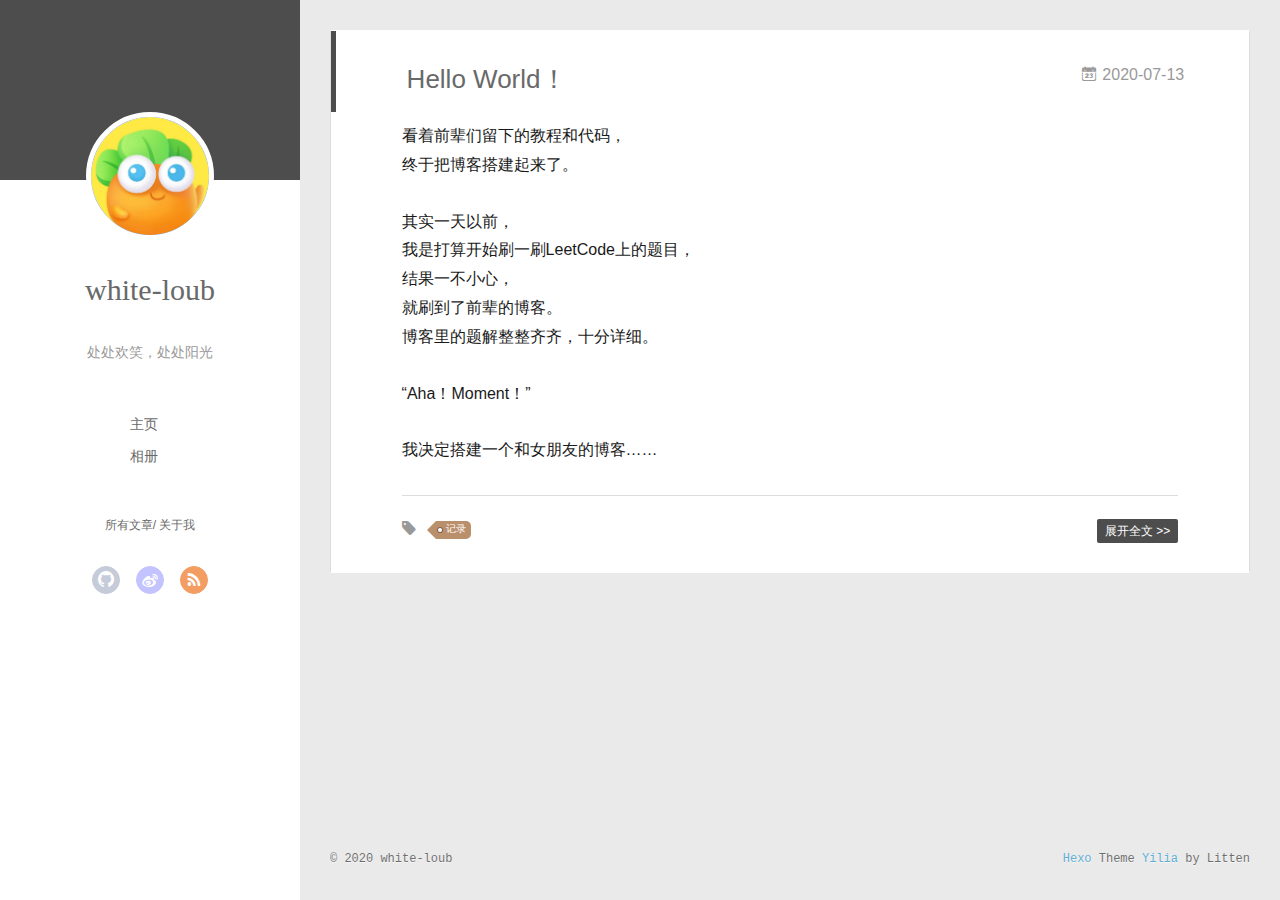
==== commit d278db0b: "Site updated: 2020-07-14 00:49:27" ====
--- a/index.html
+++ b/index.html
@@ -173,11 +173,10 @@
     
     <div class="article-entry" itemprop="articleBody">
       
-        <p>看着前辈们留下的教程和代码，终于把博客搭建起来了。</p>
-<p>其实一天以前，我是打算开始刷一刷LeetCode上的题目，结果一不小心，就刷到了前辈的博客。<br>博客里的题解整整齐齐，十分详细。</p>
+        <p>看着前辈们留下的教程和代码，<br>终于把博客搭建起来了。</p>
+<p>其实一天以前，<br>我是打算开始刷一刷LeetCode上的题目，<br>结果一不小心，<br>就刷到了前辈的博客。<br>博客里的题解整整齐齐，十分详细。</p>
 <p>“Aha！Moment！”</p>
 <p>我决定搭建一个和女朋友的博客……</p>
-<p>今天终于基本完成了，当我看到这个小空间通过网络加载出来，就像这个主题的作者Litten说的那样，感觉有了属于自己的一块小小领地。这小小的自豪让人忍不住向这个世界呼喊：“Hello，World!”</p>
         
       
 
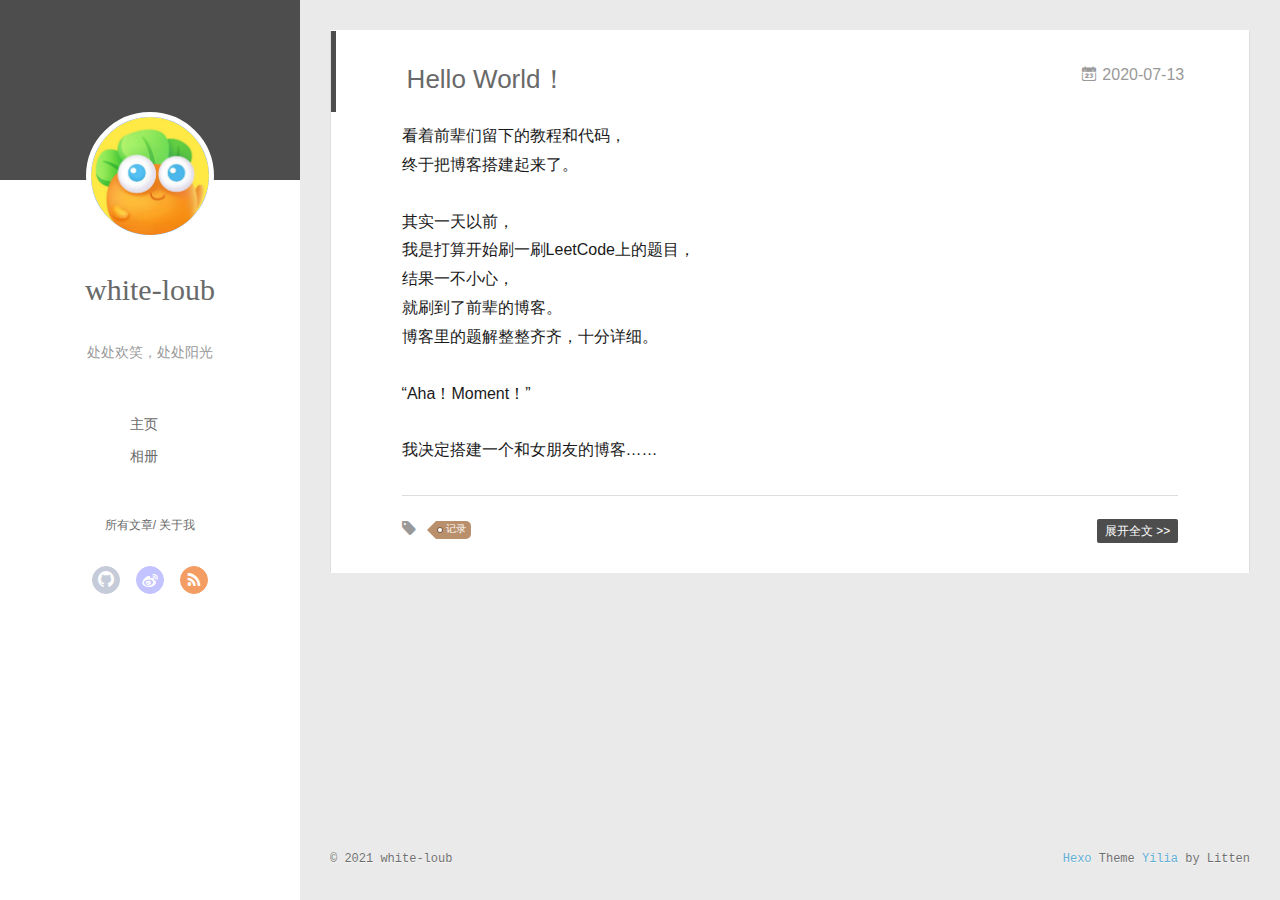
==== commit 2a7969db: "Site updated: 2021-03-15 11:41:55" ====
--- a/index.html
+++ b/index.html
@@ -34,6 +34,16 @@
   
 
   
+<script>
+var _hmt = _hmt || [];
+(function() {
+	var hm = document.createElement("script");
+	hm.src = "https://hm.baidu.com/hm.js?3c4d6f11db073aca02838e9a3420c150";
+	var s = document.getElementsByTagName("script")[0]; 
+	s.parentNode.insertBefore(hm, s);
+})();
+</script>
+
 
 <meta name="generator" content="Hexo 4.2.1"></head>
 
@@ -240,7 +250,7 @@
   <div class="outer">
     <div id="footer-info">
     	<div class="footer-left">
-    		&copy; 2020 white-loub
+    		&copy; 2021 white-loub
     	</div>
       	<div class="footer-right">
       		<a href="http://hexo.io/" target="_blank">Hexo</a>  Theme <a href="https://github.com/litten/hexo-theme-yilia" target="_blank">Yilia</a> by Litten
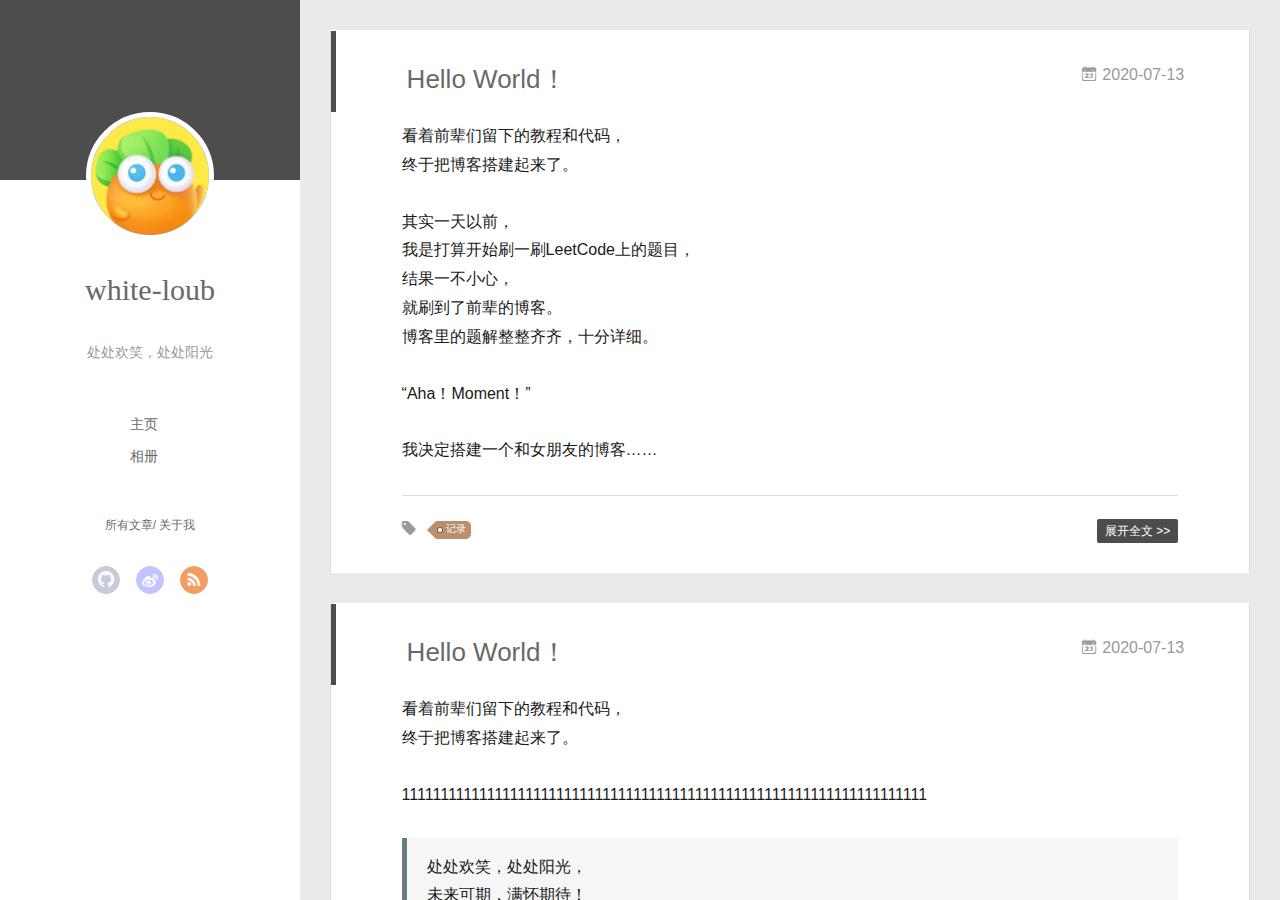
==== commit 9e37a33e: "Site updated: 2021-03-15 11:43:22" ====
--- a/index.html
+++ b/index.html
@@ -211,6 +211,85 @@
       
         <p class="article-more-link">
           <a class="article-more-a" href="/2020/07/13/Hello%20World%EF%BC%81/">展开全文 >></a>
+        </p>
+      
+
+      
+      <div class="clearfix"></div>
+    </div>
+  </div>
+</article>
+
+<aside class="wrap-side-operation">
+    <div class="mod-side-operation">
+        
+        <div class="jump-container" id="js-jump-container" style="display:none;">
+            <a href="javascript:void(0)" class="mod-side-operation__jump-to-top">
+                <i class="icon-font icon-back"></i>
+            </a>
+            <div id="js-jump-plan-container" class="jump-plan-container" style="top: -11px;">
+                <i class="icon-font icon-plane jump-plane"></i>
+            </div>
+        </div>
+        
+        
+    </div>
+</aside>
+
+
+
+
+  
+    <article id="post-Hello World！ - 副本" class="article article-type-post  article-index" itemscope itemprop="blogPost">
+  <div class="article-inner">
+    
+      <header class="article-header">
+        
+  
+    <h1 itemprop="name">
+      <a class="article-title" href="/2020/07/13/Hello%20World%EF%BC%81%20-%20%E5%89%AF%E6%9C%AC/">Hello World！</a>
+    </h1>
+  
+
+        
+        <a href="/2020/07/13/Hello%20World%EF%BC%81%20-%20%E5%89%AF%E6%9C%AC/" class="archive-article-date">
+  	<time datetime="2020-07-13T14:06:00.000Z" itemprop="datePublished"><i class="icon-calendar icon"></i>2020-07-13</time>
+</a>
+        
+      </header>
+    
+    <div class="article-entry" itemprop="articleBody">
+      
+        <p>看着前辈们留下的教程和代码，<br>终于把博客搭建起来了。</p>
+<p>11111111111111111111111111111111111111111111111111111111111111111111</p>
+<blockquote>
+<p>处处欢笑，处处阳光，</p>
+<p>未来可期，满怀期待！</p>
+</blockquote>
+
+      
+
+      
+    </div>
+    <div class="article-info article-info-index">
+      
+      
+	<div class="article-tag tagcloud">
+		<i class="icon-price-tags icon"></i>
+		<ul class="article-tag-list">
+			 
+        		<li class="article-tag-list-item">
+        			<a href="javascript:void(0)" class="js-tag article-tag-list-link color3">记录</a>
+        		</li>
+      		
+		</ul>
+	</div>
+
+      
+
+      
+        <p class="article-more-link">
+          <a class="article-more-a" href="/2020/07/13/Hello%20World%EF%BC%81%20-%20%E5%89%AF%E6%9C%AC/">展开全文 >></a>
         </p>
       
 
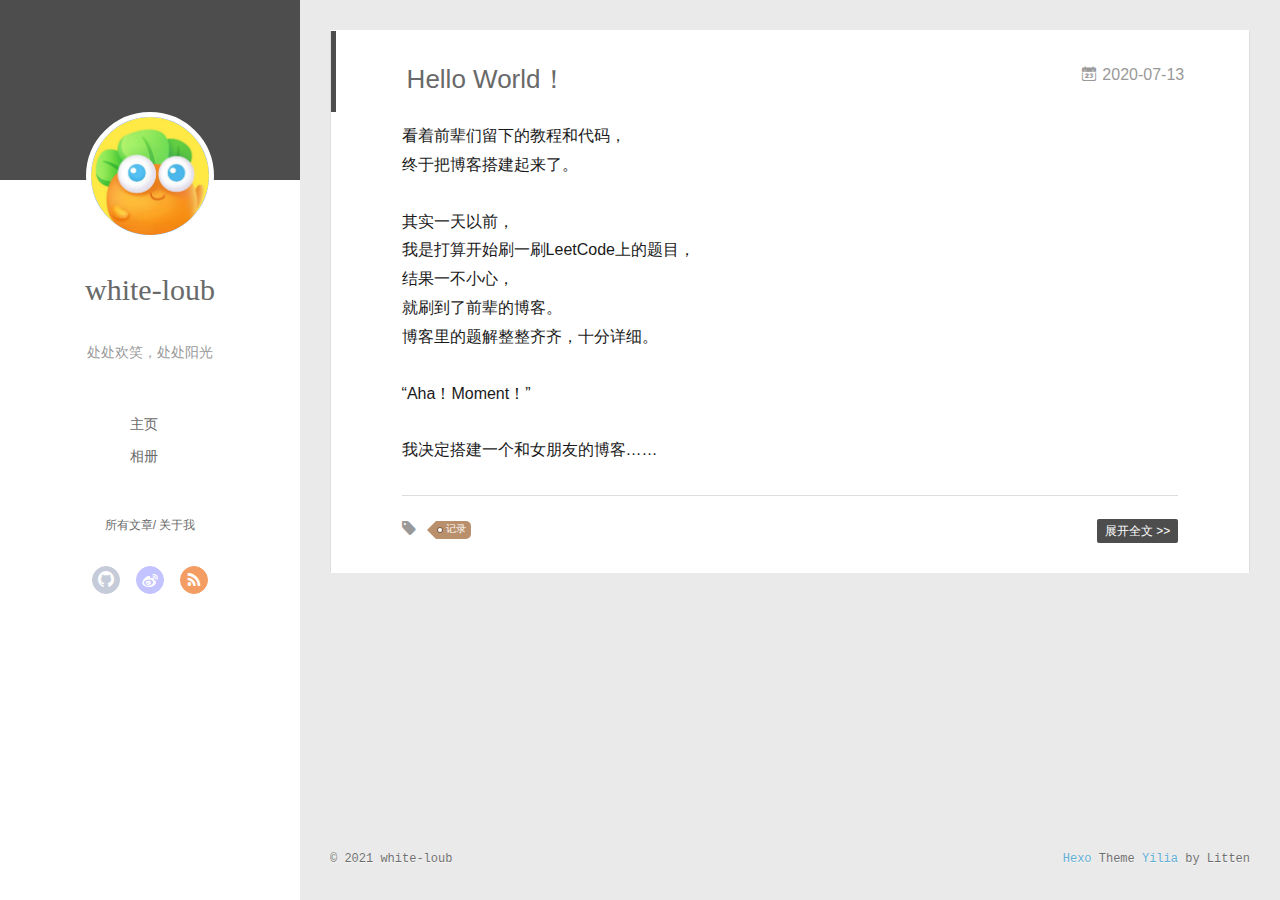
==== commit 3bd4802f: "Site updated: 2021-03-15 11:45:41" ====
--- a/index.html
+++ b/index.html
@@ -211,85 +211,6 @@
       
         <p class="article-more-link">
           <a class="article-more-a" href="/2020/07/13/Hello%20World%EF%BC%81/">展开全文 >></a>
-        </p>
-      
-
-      
-      <div class="clearfix"></div>
-    </div>
-  </div>
-</article>
-
-<aside class="wrap-side-operation">
-    <div class="mod-side-operation">
-        
-        <div class="jump-container" id="js-jump-container" style="display:none;">
-            <a href="javascript:void(0)" class="mod-side-operation__jump-to-top">
-                <i class="icon-font icon-back"></i>
-            </a>
-            <div id="js-jump-plan-container" class="jump-plan-container" style="top: -11px;">
-                <i class="icon-font icon-plane jump-plane"></i>
-            </div>
-        </div>
-        
-        
-    </div>
-</aside>
-
-
-
-
-  
-    <article id="post-Hello World！ - 副本" class="article article-type-post  article-index" itemscope itemprop="blogPost">
-  <div class="article-inner">
-    
-      <header class="article-header">
-        
-  
-    <h1 itemprop="name">
-      <a class="article-title" href="/2020/07/13/Hello%20World%EF%BC%81%20-%20%E5%89%AF%E6%9C%AC/">Hello World！</a>
-    </h1>
-  
-
-        
-        <a href="/2020/07/13/Hello%20World%EF%BC%81%20-%20%E5%89%AF%E6%9C%AC/" class="archive-article-date">
-  	<time datetime="2020-07-13T14:06:00.000Z" itemprop="datePublished"><i class="icon-calendar icon"></i>2020-07-13</time>
-</a>
-        
-      </header>
-    
-    <div class="article-entry" itemprop="articleBody">
-      
-        <p>看着前辈们留下的教程和代码，<br>终于把博客搭建起来了。</p>
-<p>11111111111111111111111111111111111111111111111111111111111111111111</p>
-<blockquote>
-<p>处处欢笑，处处阳光，</p>
-<p>未来可期，满怀期待！</p>
-</blockquote>
-
-      
-
-      
-    </div>
-    <div class="article-info article-info-index">
-      
-      
-	<div class="article-tag tagcloud">
-		<i class="icon-price-tags icon"></i>
-		<ul class="article-tag-list">
-			 
-        		<li class="article-tag-list-item">
-        			<a href="javascript:void(0)" class="js-tag article-tag-list-link color3">记录</a>
-        		</li>
-      		
-		</ul>
-	</div>
-
-      
-
-      
-        <p class="article-more-link">
-          <a class="article-more-a" href="/2020/07/13/Hello%20World%EF%BC%81%20-%20%E5%89%AF%E6%9C%AC/">展开全文 >></a>
         </p>
       
 
